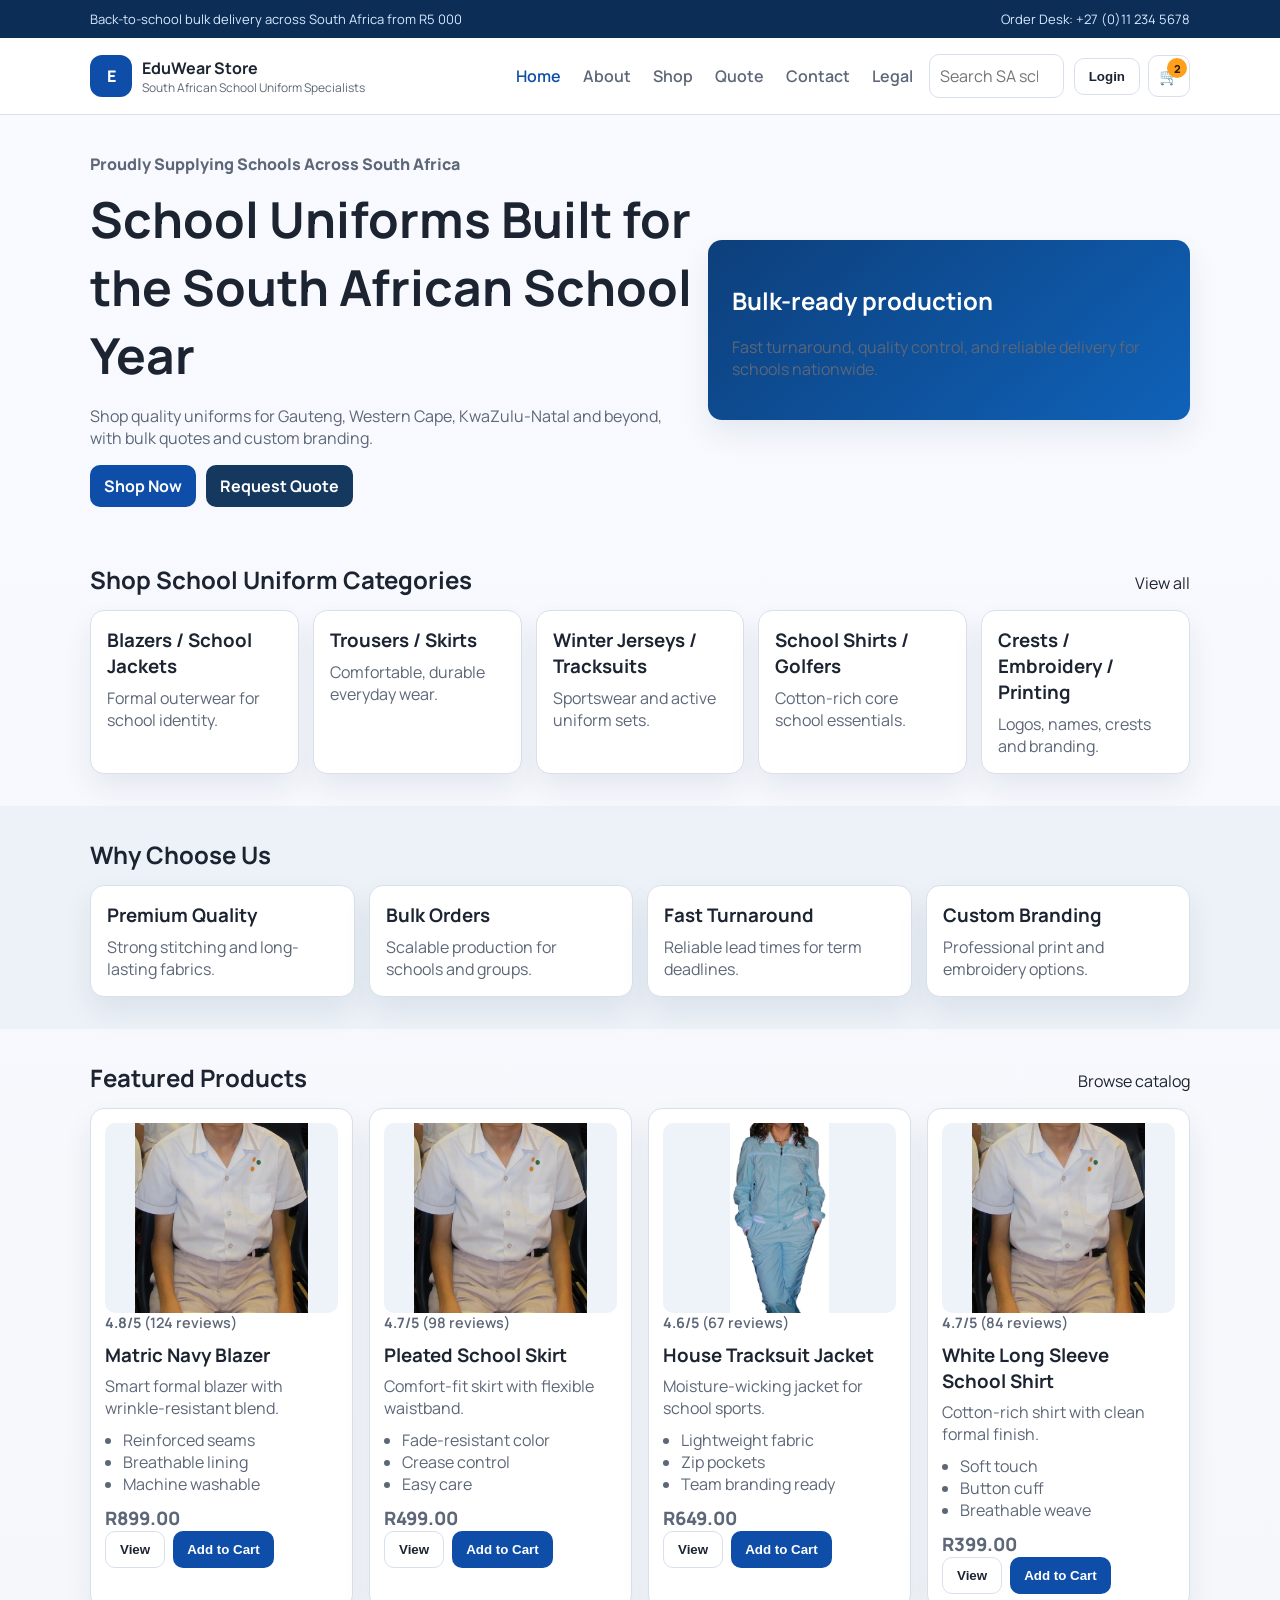
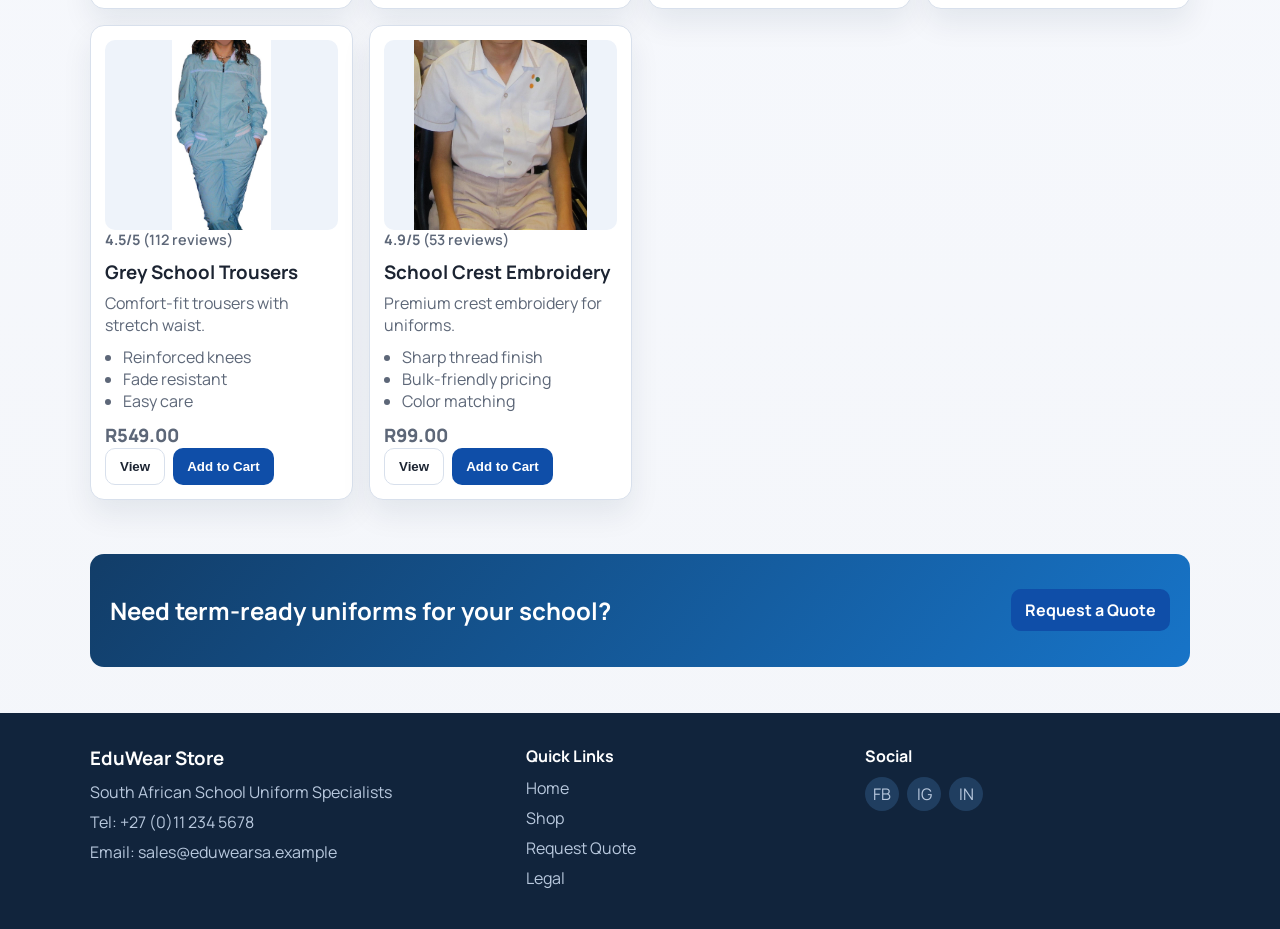
==== index.html @ 90af808d "Add files via upload" ====
<!DOCTYPE html>
<html lang="en">
<head>
  <meta charset="UTF-8">
  <meta name="viewport" content="width=device-width, initial-scale=1.0">
  <title>EduWear Store | School Uniform eCommerce</title>
  <link rel="preconnect" href="https://fonts.googleapis.com">
  <link rel="preconnect" href="https://fonts.gstatic.com" crossorigin>
  <link href="https://fonts.googleapis.com/css2?family=Manrope:wght@400;500;600;700;800&display=swap" rel="stylesheet">
  <link rel="stylesheet" href="styles.css">
</head>
<body>
  <div class="topbar"><div class="container topbar-wrap"><p>Back-to-school bulk delivery across South Africa from R5 000</p><p>Order Desk: +27 (0)11 234 5678</p></div></div>
  <header class="site-header">
    <div class="container nav-wrap">
      <a class="brand" href="index.html"><span class="brand-mark">E</span><div><strong>EduWear Store</strong><small>South African School Uniform Specialists</small></div></a>
      <button class="menu-toggle" aria-expanded="false" aria-controls="site-nav" aria-label="Toggle menu"><span></span><span></span><span></span></button>
      <nav id="site-nav" class="site-nav"><a class="active" href="index.html">Home</a><a href="about.html">About</a><a href="shop.html">Shop</a><a href="quote.html">Quote</a><a href="contact.html">Contact</a><a href="legal.html">Legal</a></nav>
      <div class="header-search"><input type="search" placeholder="Search SA school uniforms, crests, jerseys..."></div>
      <div class="nav-actions"><button class="btn btn-outline" type="button">Login</button><a class="cart-btn" href="#" aria-label="Cart with 2 items"><span>&#128722;</span><span class="badge">2</span></a></div>
    </div>
  </header>

  <main>
    <section class="hero">
      <div class="container hero-grid">
        <div>
          <p class="eyebrow">Proudly Supplying Schools Across South Africa</p>
          <h1>School Uniforms Built for the South African School Year</h1>
          <p>Shop quality uniforms for Gauteng, Western Cape, KwaZulu-Natal and beyond, with bulk quotes and custom branding.</p>
          <div class="hero-actions"><a class="btn btn-primary" href="shop.html">Shop Now</a><a class="btn btn-secondary" href="quote.html">Request Quote</a></div>
        </div>
        <div class="hero-panel"><h2>Bulk-ready production</h2><p>Fast turnaround, quality control, and reliable delivery for schools nationwide.</p></div>
      </div>
    </section>

    <section class="section">
      <div class="container">
        <div class="section-head"><h2>Shop School Uniform Categories</h2><a href="shop.html">View all</a></div>
        <div class="category-grid">
          <article class="category-tile"><h3>Blazers / School Jackets</h3><p>Formal outerwear for school identity.</p></article>
          <article class="category-tile"><h3>Trousers / Skirts</h3><p>Comfortable, durable everyday wear.</p></article>
          <article class="category-tile"><h3>Winter Jerseys / Tracksuits</h3><p>Sportswear and active uniform sets.</p></article>
          <article class="category-tile"><h3>School Shirts / Golfers</h3><p>Cotton-rich core school essentials.</p></article>
          <article class="category-tile"><h3>Crests / Embroidery / Printing</h3><p>Logos, names, crests and branding.</p></article>
        </div>
      </div>
    </section>

    <section class="section section-soft">
      <div class="container">
        <div class="section-head"><h2>Why Choose Us</h2></div>
        <div class="feature-grid">
          <article class="feature-card"><h3>Premium Quality</h3><p>Strong stitching and long-lasting fabrics.</p></article>
          <article class="feature-card"><h3>Bulk Orders</h3><p>Scalable production for schools and groups.</p></article>
          <article class="feature-card"><h3>Fast Turnaround</h3><p>Reliable lead times for term deadlines.</p></article>
          <article class="feature-card"><h3>Custom Branding</h3><p>Professional print and embroidery options.</p></article>
        </div>
      </div>
    </section>

    <section class="section">
      <div class="container">
        <div class="section-head"><h2>Featured Products</h2><a href="shop.html">Browse catalog</a></div>
        <div class="product-grid">
          <article class="product-card"><div class="product-image"><img src="assets/images/products/blazer.jpg" alt="Mock school blazer"></div><p class="rating">4.8/5 <span>(124 reviews)</span></p><h3>Matric Navy Blazer</h3><p>Smart formal blazer with wrinkle-resistant blend.</p><ul><li>Reinforced seams</li><li>Breathable lining</li><li>Machine washable</li></ul><p class="price">R899.00</p><div class="actions"><button class="btn btn-outline quick-view-btn" data-name="Matric Navy Blazer" data-price="R899.00" data-desc="Smart formal blazer with wrinkle-resistant blend.">View</button><button class="btn btn-primary">Add to Cart</button></div></article>
          <article class="product-card"><div class="product-image"><img src="assets/images/products/skirt.jpg" alt="Mock pleated skirt"></div><p class="rating">4.7/5 <span>(98 reviews)</span></p><h3>Pleated School Skirt</h3><p>Comfort-fit skirt with flexible waistband.</p><ul><li>Fade-resistant color</li><li>Crease control</li><li>Easy care</li></ul><p class="price">R499.00</p><div class="actions"><button class="btn btn-outline quick-view-btn" data-name="Pleated School Skirt" data-price="R499.00" data-desc="Comfort-fit skirt with flexible waistband.">View</button><button class="btn btn-primary">Add to Cart</button></div></article>
          <article class="product-card"><div class="product-image"><img src="assets/images/products/tracksuit.jpg" alt="Mock tracksuit"></div><p class="rating">4.6/5 <span>(67 reviews)</span></p><h3>House Tracksuit Jacket</h3><p>Moisture-wicking jacket for school sports.</p><ul><li>Lightweight fabric</li><li>Zip pockets</li><li>Team branding ready</li></ul><p class="price">R649.00</p><div class="actions"><button class="btn btn-outline quick-view-btn" data-name="House Tracksuit Jacket" data-price="R649.00" data-desc="Moisture-wicking jacket for school sports.">View</button><button class="btn btn-primary">Add to Cart</button></div></article>
          <article class="product-card"><div class="product-image"><img src="assets/images/products/shirt.jpg" alt="Mock formal shirt"></div><p class="rating">4.7/5 <span>(84 reviews)</span></p><h3>White Long Sleeve School Shirt</h3><p>Cotton-rich shirt with clean formal finish.</p><ul><li>Soft touch</li><li>Button cuff</li><li>Breathable weave</li></ul><p class="price">R399.00</p><div class="actions"><button class="btn btn-outline quick-view-btn" data-name="White Long Sleeve School Shirt" data-price="R399.00" data-desc="Cotton-rich shirt with clean formal finish.">View</button><button class="btn btn-primary">Add to Cart</button></div></article>
          <article class="product-card"><div class="product-image"><img src="assets/images/products/pants.jpg" alt="Mock school pants"></div><p class="rating">4.5/5 <span>(112 reviews)</span></p><h3>Grey School Trousers</h3><p>Comfort-fit trousers with stretch waist.</p><ul><li>Reinforced knees</li><li>Fade resistant</li><li>Easy care</li></ul><p class="price">R549.00</p><div class="actions"><button class="btn btn-outline quick-view-btn" data-name="Grey School Trousers" data-price="R549.00" data-desc="Comfort-fit trousers with stretch waist.">View</button><button class="btn btn-primary">Add to Cart</button></div></article>
          <article class="product-card"><div class="product-image"><img src="assets/images/products/embroidery.jpg" alt="Mock embroidery patch"></div><p class="rating">4.9/5 <span>(53 reviews)</span></p><h3>School Crest Embroidery</h3><p>Premium crest embroidery for uniforms.</p><ul><li>Sharp thread finish</li><li>Bulk-friendly pricing</li><li>Color matching</li></ul><p class="price">R99.00</p><div class="actions"><button class="btn btn-outline quick-view-btn" data-name="School Crest Embroidery" data-price="R99.00" data-desc="Premium crest embroidery for uniforms.">View</button><button class="btn btn-primary">Add to Cart</button></div></article>
        </div>
      </div>
    </section>

    <section class="promo-strip"><div class="container promo-wrap"><h2>Need term-ready uniforms for your school?</h2><a class="btn btn-primary" href="quote.html">Request a Quote</a></div></section>
  </main>

  <footer class="site-footer"><div class="container footer-grid"><div><h3>EduWear Store</h3><p>South African School Uniform Specialists</p><p>Tel: +27 (0)11 234 5678</p><p>Email: sales@eduwearsa.example</p></div><div><h4>Quick Links</h4><a href="index.html">Home</a><a href="shop.html">Shop</a><a href="quote.html">Request Quote</a><a href="legal.html">Legal</a></div><div><h4>Social</h4><div class="socials"><a href="#">FB</a><a href="#">IG</a><a href="#">IN</a></div></div></div></footer>

  <div id="quick-view-modal" class="modal" aria-hidden="true"><div class="modal-panel"><button class="modal-close" type="button" aria-label="Close quick view">&times;</button><h3 id="modal-name">Product name</h3><p id="modal-desc">Description</p><p id="modal-price" class="price">R0.00</p><button class="btn btn-primary" type="button">Add to Cart</button></div></div>
  <script src="main.js"></script>
</body>
</html>
---- styles.css ----
:root {
  --bg: #f4f6fa;
  --surface: #ffffff;
  --surface-soft: #edf2f8;
  --text: #1c2432;
  --muted: #5d6778;
  --brand: #0f4ea8;
  --brand-dark: #0b3b7d;
  --accent: #ff9f1a;
  --border: #d8e0ec;
  --shadow: 0 14px 30px rgba(15, 35, 70, 0.08);
  --radius: 14px;
}
* {
  box-sizing: border-box;
}

html, body {
  width: 100%;
  max-width: 100%;
  overflow-x: hidden;
}

img {
  max-width: 100%;
  height: auto;
  display: block;
}

body { margin: 0; font-family: "Manrope", system-ui, sans-serif; color: var(--text); background: linear-gradient(180deg, #f8faff 0%, var(--bg) 100%); }
a { color: inherit; text-decoration: none; }
.container { width: min(68.75rem, calc(100% - 2rem)); margin: 0 auto; }
.topbar { background: #0c2e56; color: #d8e8ff; font-size: 13px; }
.topbar-wrap { min-height: 38px; display: flex; gap: 12px; align-items: center; justify-content: space-between; flex-wrap: wrap; }
.topbar-wrap p { margin: 0; }
.site-header { position: sticky; top: 0; z-index: 50; background: rgba(255, 255, 255, 0.96); backdrop-filter: blur(8px); border-bottom: 1px solid var(--border); }
.nav-wrap { min-height: 76px; display: flex; align-items: center; justify-content: space-between; gap: 10px; flex-wrap: wrap; }
.nav-wrap > * { min-width: 0; }
.brand { display: inline-flex; align-items: center; gap: 10px; min-width: 0; flex: 1 1 auto; }
.brand > div { min-width: 0; }
.brand-mark { width: 42px; height: 42px; border-radius: 12px; display: grid; place-items: center; background: var(--brand); color: #fff; font-weight: 800; }
.brand small { display: block; color: var(--muted); font-size: 12px; }
.menu-toggle { width: 42px; height: 42px; border: 1px solid var(--border); border-radius: 8px; background: #fff; display: grid; place-items: center; gap: 3px; }
.menu-toggle span { display: block; width: 18px; height: 2px; background: var(--text); }
.site-nav { position: fixed; top: 76px; left: 0; right: 0; display: none; flex-direction: column; background: #fff; border-bottom: 1px solid var(--border); padding: 10px 4%; }
.site-nav.is-open { display: flex; }
.site-nav a { padding: 11px 6px; border-bottom: 1px solid #edf2f7; color: var(--muted); font-weight: 600; }
.site-nav a.active { color: var(--brand); }
.header-search { display: none; flex: 1; min-width: 0; max-width: none; }
.header-search input { flex: 1; min-width: 0; }
.nav-actions { display: inline-flex; align-items: center; gap: 8px; }
input, textarea, select { width: 100%; border: 1px solid var(--border); border-radius: 10px; padding: 10px; font: inherit; }
.btn { border: 0; border-radius: 10px; padding: 10px 14px; font-weight: 700; cursor: pointer; }
.btn-primary { background: var(--brand); color: #fff; }
.btn-primary:hover { background: var(--brand-dark); }
.btn-outline { border: 1px solid var(--border); background: #fff; color: var(--text); }
.btn-secondary { background: #15385f; color: #fff; }
.cart-btn { position: relative; width: 42px; height: 42px; border-radius: 10px; border: 1px solid var(--border); background: #fff; display: grid; place-items: center; }
.badge { position: absolute; top: 2px; right: 2px; min-width: 20px; height: 20px; border-radius: 999px; background: var(--accent); color: #291c03; font-size: 11px; font-weight: 800; display: grid; place-items: center; }
.section { padding: 32px 0; }
.section-soft { background: var(--surface-soft); }
.section-head { display: flex; align-items: baseline; justify-content: space-between; gap: 10px; }
.section-head h1, .section-head h2 { margin: 0 0 14px; }
.hero { padding: 38px 0 24px; }
.hero-grid { display: grid; gap: 16px; }
.hero h1 { margin: 10px 0; font-size: clamp(2rem, 5vw, 3.1rem); }
.eyebrow { margin: 0; color: var(--brand); font-weight: 800; }
.hero p { color: var(--muted); }
.hero-panel { background: linear-gradient(140deg, #0d3f7b, #0f62b9); color: #fff; padding: 24px; border-radius: var(--radius); box-shadow: var(--shadow); }
.hero-actions { display: flex; flex-wrap: wrap; gap: 10px; }
.category-grid, .feature-grid, .footer-grid, .checkout-grid { display: grid; gap: 14px; }
.product-grid { display: grid; grid-template-columns: repeat(auto-fit, minmax(220px, 1fr)); gap: 16px; }
.card, .category-tile, .product-card, .feature-card, .accordion-item { background: var(--surface); border: 1px solid var(--border); border-radius: var(--radius); box-shadow: var(--shadow); }
.category-tile, .feature-card, .card { padding: 16px; }
.category-tile h3, .feature-card h3 { margin: 0 0 8px; }
.category-tile p, .feature-card p, .product-card p { margin: 0; color: var(--muted); }
.product-card { padding: 14px; transition: transform 0.18s ease, box-shadow 0.18s ease; }
.product-card:hover { transform: translateY(-4px); box-shadow: 0 20px 32px rgba(13, 37, 75, 0.14); }
.product-image {
  height: 190px;
  border-radius: 10px;
  overflow: hidden;
  background: #eef3fa;
  display: flex;
  align-items: center;
  justify-content: center;
}
.product-image img {
  width: 100%;
  height: 100%;
  object-fit: contain;
  object-position: center;
  display: block;
}
.rating { margin-top: 10px; color: #e88a00; font-weight: 700; font-size: 0.9rem; }
.rating span { color: var(--muted); font-weight: 600; }
.product-card h3 { margin: 10px 0 7px; }
.product-card ul { margin: 10px 0; padding-left: 18px; color: var(--muted); }
.price { margin: 8px 0; color: var(--brand); font-size: 1.15rem; font-weight: 800; }
.actions { display: flex; gap: 8px; flex-wrap: wrap; }
.promo-strip { padding: 22px 0; }
.promo-wrap { background: linear-gradient(130deg, #123d68, #1774c8); color: #fff; border-radius: var(--radius); padding: 20px; display: flex; align-items: center; justify-content: space-between; gap: 12px; }
.shop-layout { display: flex; gap: 20px; }
.filters { flex: 0 0 280px; max-width: 280px; }
.products { flex: 1; min-width: 0; }
.filter-sidebar { padding: 14px; width: 100%; }
.filter-head { display: flex; align-items: center; justify-content: space-between; margin-bottom: 8px; }
.filter-head h2 { margin: 0; font-size: 1.05rem; }
.filter-group { border-top: 1px solid #e8eef7; padding: 10px 0; }
.filter-group summary { cursor: pointer; font-weight: 700; }
.filter-group label { display: flex; align-items: center; gap: 8px; margin: 8px 0; color: var(--muted); font-size: 14px; }
.filter-group input[type="checkbox"] { width: 15px; height: 15px; margin: 0; }
.catalog-controls { padding: 10px 12px; display: flex; align-items: center; justify-content: space-between; gap: 10px; flex-wrap: wrap; }
.catalog-controls p { margin: 0; }
.mobile-filter-btn { display: inline-flex; }
.sort-controls { display: flex; gap: 8px; flex-wrap: wrap; }
.sort-controls label { display: inline-flex; align-items: center; gap: 8px; font-size: 13px; color: var(--muted); }
.sort-controls select { width: auto; min-width: 150px; }
.chips { display: flex; gap: 8px; flex-wrap: wrap; }
.chip { border: 1px solid var(--border); border-radius: 999px; background: #fff; padding: 9px 12px; font-weight: 600; color: var(--muted); }
.chip.active { background: var(--brand); border-color: var(--brand); color: #fff; }
.breadcrumbs { display: flex; gap: 8px; align-items: center; margin-bottom: 10px; color: var(--muted); font-size: 13px; }
.form-grid { display: grid; gap: 12px; }
.form-grid label { display: grid; gap: 6px; font-weight: 600; }
.full { grid-column: 1 / -1; }
.accordion-trigger { width: 100%; border: 0; text-align: left; background: transparent; padding: 16px; cursor: pointer; font-weight: 800; }
.accordion-content { display: none; padding: 0 16px 16px; color: var(--muted); }
.accordion-item.open .accordion-content { display: block; }
.site-footer { margin-top: 24px; background: #11243c; color: #dbe7f7; padding: 32px 0; }
.site-footer h3, .site-footer h4 { margin: 0 0 10px; color: #fff; }
.site-footer p, .site-footer a { display: block; margin: 0 0 8px; color: #b8c8dd; }
.socials { display: flex; gap: 8px; }
.socials a { width: 34px; height: 34px; border-radius: 50%; background: #203e60; display: grid; place-items: center; }
.modal { position: fixed; inset: 0; display: none; align-items: center; justify-content: center; background: rgba(5, 16, 33, 0.56); z-index: 70; padding: 16px; }
.modal.show { display: flex; }
.modal-panel { width: min(520px, 100%); background: #fff; border: 1px solid var(--border); border-radius: var(--radius); padding: 18px; }
.modal-close { float: right; border: 0; background: transparent; font-size: 24px; cursor: pointer; }
.top-gap { margin-top: 16px; }

@media (max-width: 767px) {
  body {
    font-size: 15px;
  }

  .container { width: min(68.75rem, calc(100% - 1.5rem)); }

  .topbar-wrap {
    justify-content: center;
    text-align: center;
    min-height: 34px;
  }

  .topbar-wrap p:last-child {
    display: none;
  }

  .nav-wrap {
    min-height: 70px;
    gap: 8px;
  }

  .brand {
    min-width: 0;
  }

  .brand small {
    font-size: 11px;
  }

  .btn,
  .chip,
  input,
  select,
  textarea {
    min-height: 44px;
  }

  .section {
    padding: 24px 0;
  }

  .hero {
    padding: 26px 0 16px;
  }

  .hero h1 {
    font-size: clamp(1.55rem, 6vw, 2.2rem);
  }

  .hero-actions .btn {
    flex: 1 1 100%;
    text-align: center;
  }

  .promo-wrap {
    flex-direction: column;
    align-items: flex-start;
  }

  .promo-wrap .btn {
    width: 100%;
    text-align: center;
  }

  .site-nav {
    top: 70px;
    max-height: calc(100vh - 70px);
    overflow-y: auto;
    box-shadow: 0 12px 24px rgba(9, 27, 57, 0.16);
  }

  .product-image {
    height: 180px;
  }

  .actions {
    display: flex;
    flex-direction: column;
    width: 100%;
    gap: 8px;
  }

  .actions .btn {
    width: 100%;
    min-width: 0;
    min-height: 42px;
    text-align: center;
    display: inline-flex;
    align-items: center;
    justify-content: center;
    white-space: nowrap;
    font-size: 15px;
    line-height: 1;
  }

  .actions .btn-primary {
    color: #ffffff;
  }

  .chips {
    flex-wrap: nowrap;
    overflow-x: auto;
    padding-bottom: 4px;
    scrollbar-width: thin;
  }

  .chip {
    white-space: nowrap;
  }

  .shop-layout #shop-filters {
    display: none;
    max-width: 100%;
  }

  .shop-layout #shop-filters.is-open {
    display: block;
  }

  .catalog-controls {
    align-items: stretch;
  }

  .catalog-controls p {
    width: 100%;
  }

  .sort-controls {
    width: 100%;
  }

  .sort-controls label {
    width: 100%;
  }

  .sort-controls select {
    min-width: 0;
    width: 100%;
  }

  .site-footer {
    padding-bottom: 26px;
  }
}

@media (min-width: 768px) {
  .menu-toggle { display: none; }
  .site-nav { position: static; display: flex; flex-direction: row; border: 0; padding: 0; background: transparent; gap: 10px; min-width: 0; }
  .site-nav a { border: 0; padding: 8px 6px; }
  .nav-wrap { flex-wrap: nowrap; }
  .header-search { display: block; }
  .hero-grid { grid-template-columns: 1.25fr 1fr; align-items: center; }
  .category-grid { grid-template-columns: repeat(5, minmax(0, 1fr)); }
  .feature-grid { grid-template-columns: repeat(4, minmax(0, 1fr)); }
  .footer-grid { grid-template-columns: 1.3fr 1fr 1fr; }
  .mobile-filter-btn { display: none; }
  .shop-layout #shop-filters { display: block; }
  .filter-sidebar { position: sticky; top: 98px; }
  .form-grid.cols-2, .checkout-grid { grid-template-columns: repeat(2, minmax(0, 1fr)); }
}

@media (max-width: 900px) {
  .shop-layout {
    flex-direction: column;
  }

  .filters {
    width: 100%;
    max-width: 100%;
    flex: 1;
  }
}

@media (min-width: 901px) {
  .shop-layout {
    align-items: flex-start;
  }
}
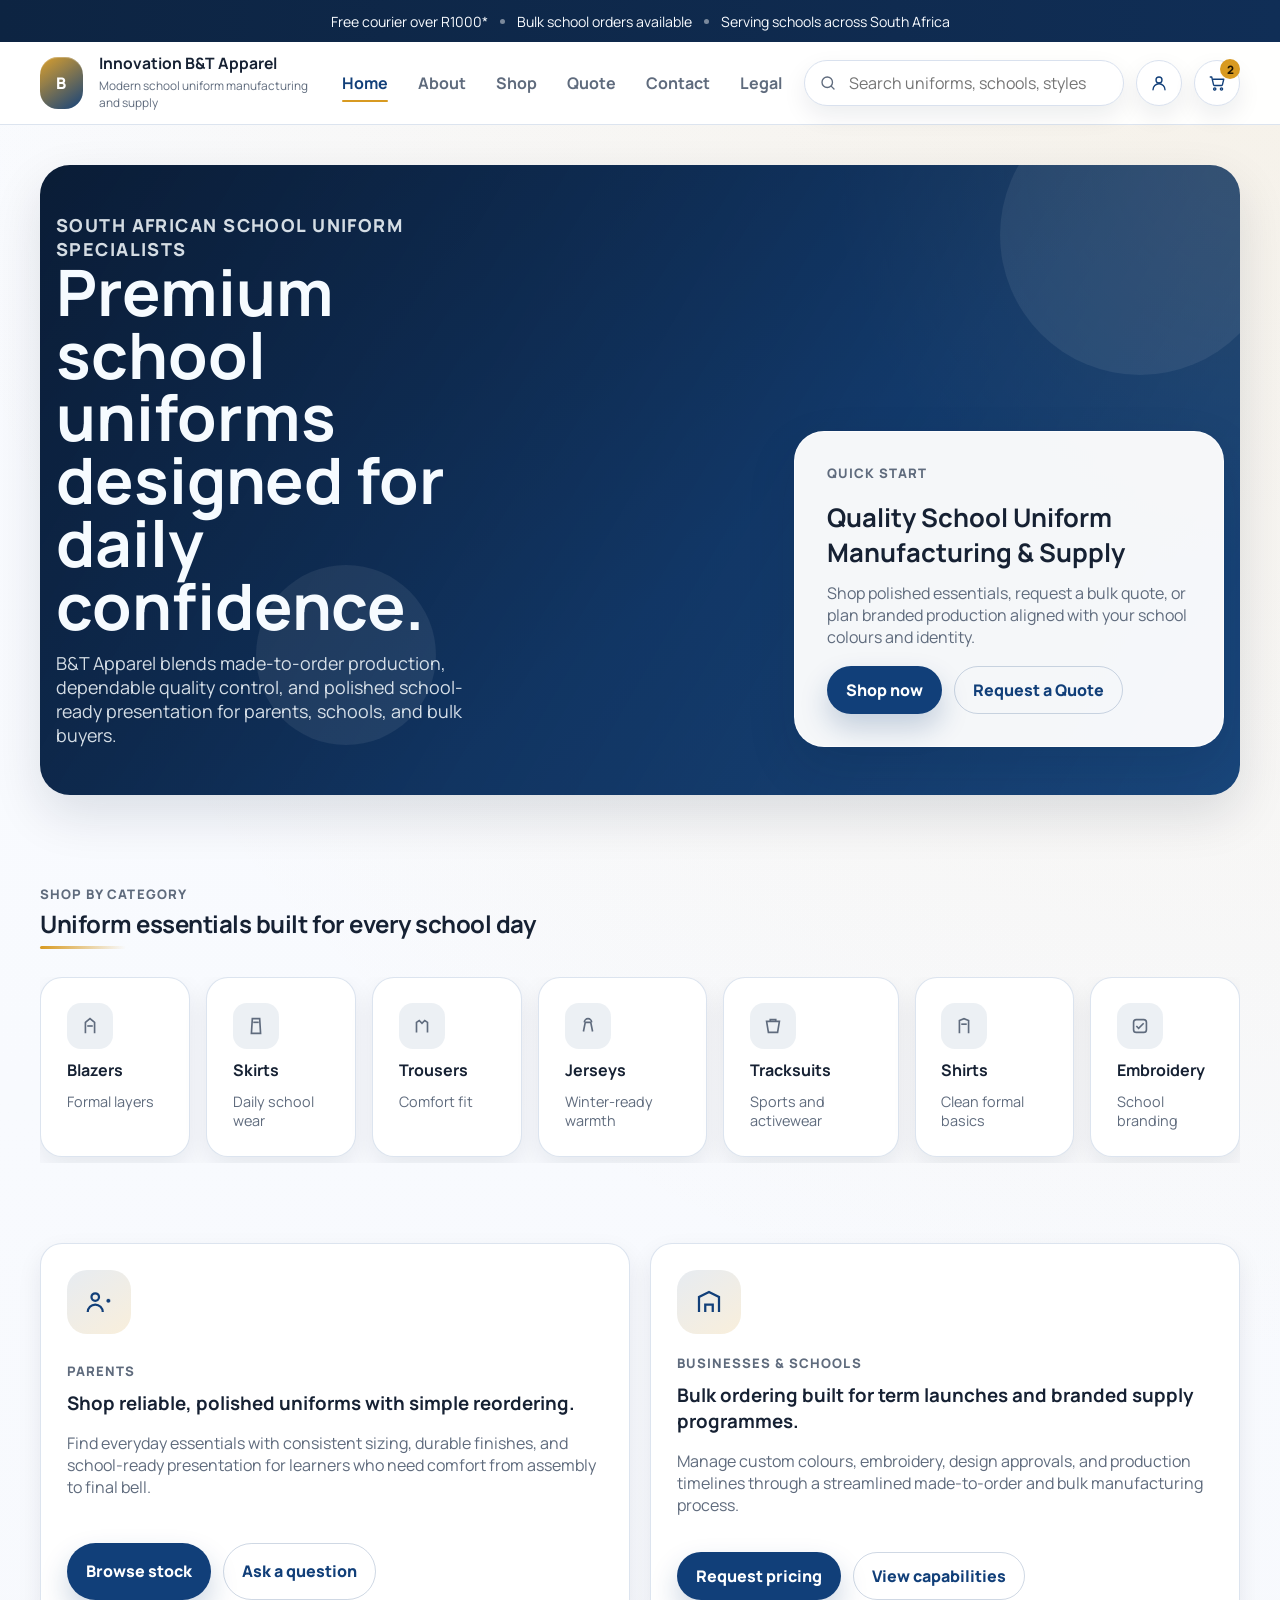
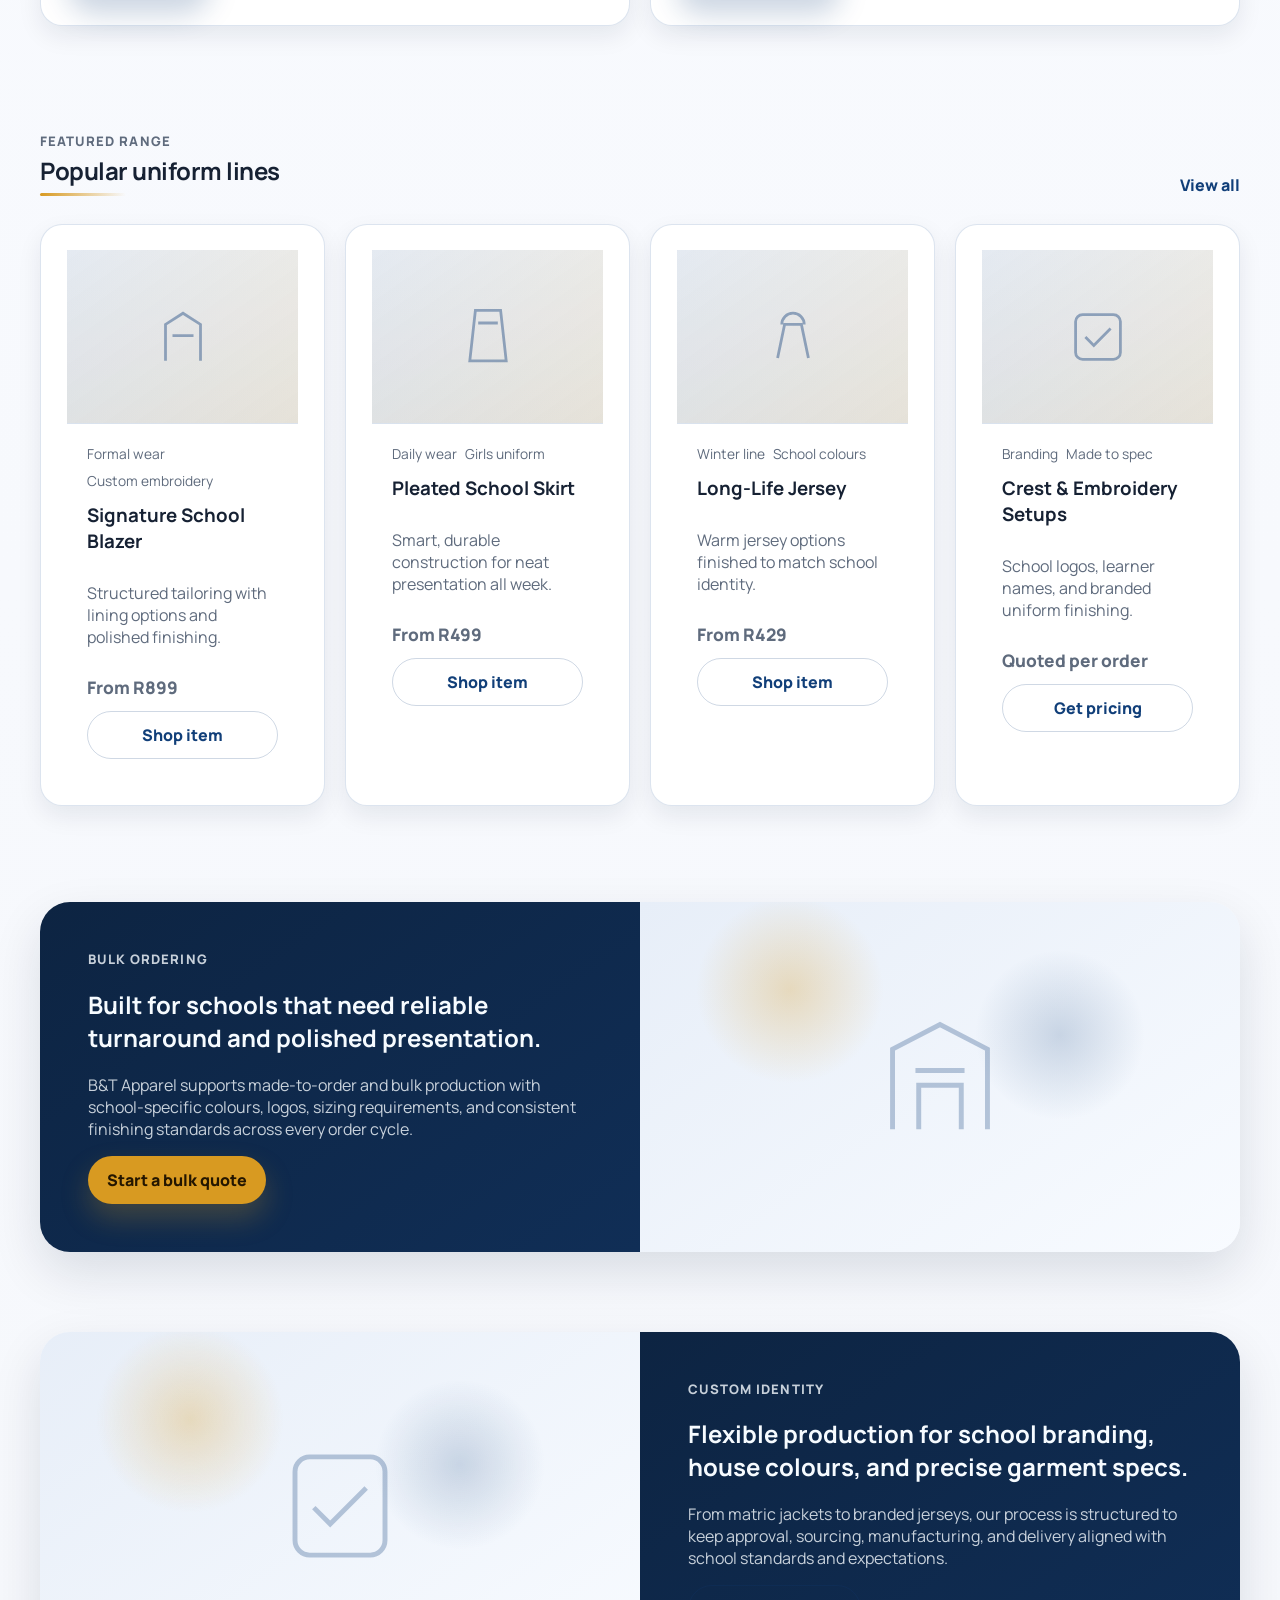
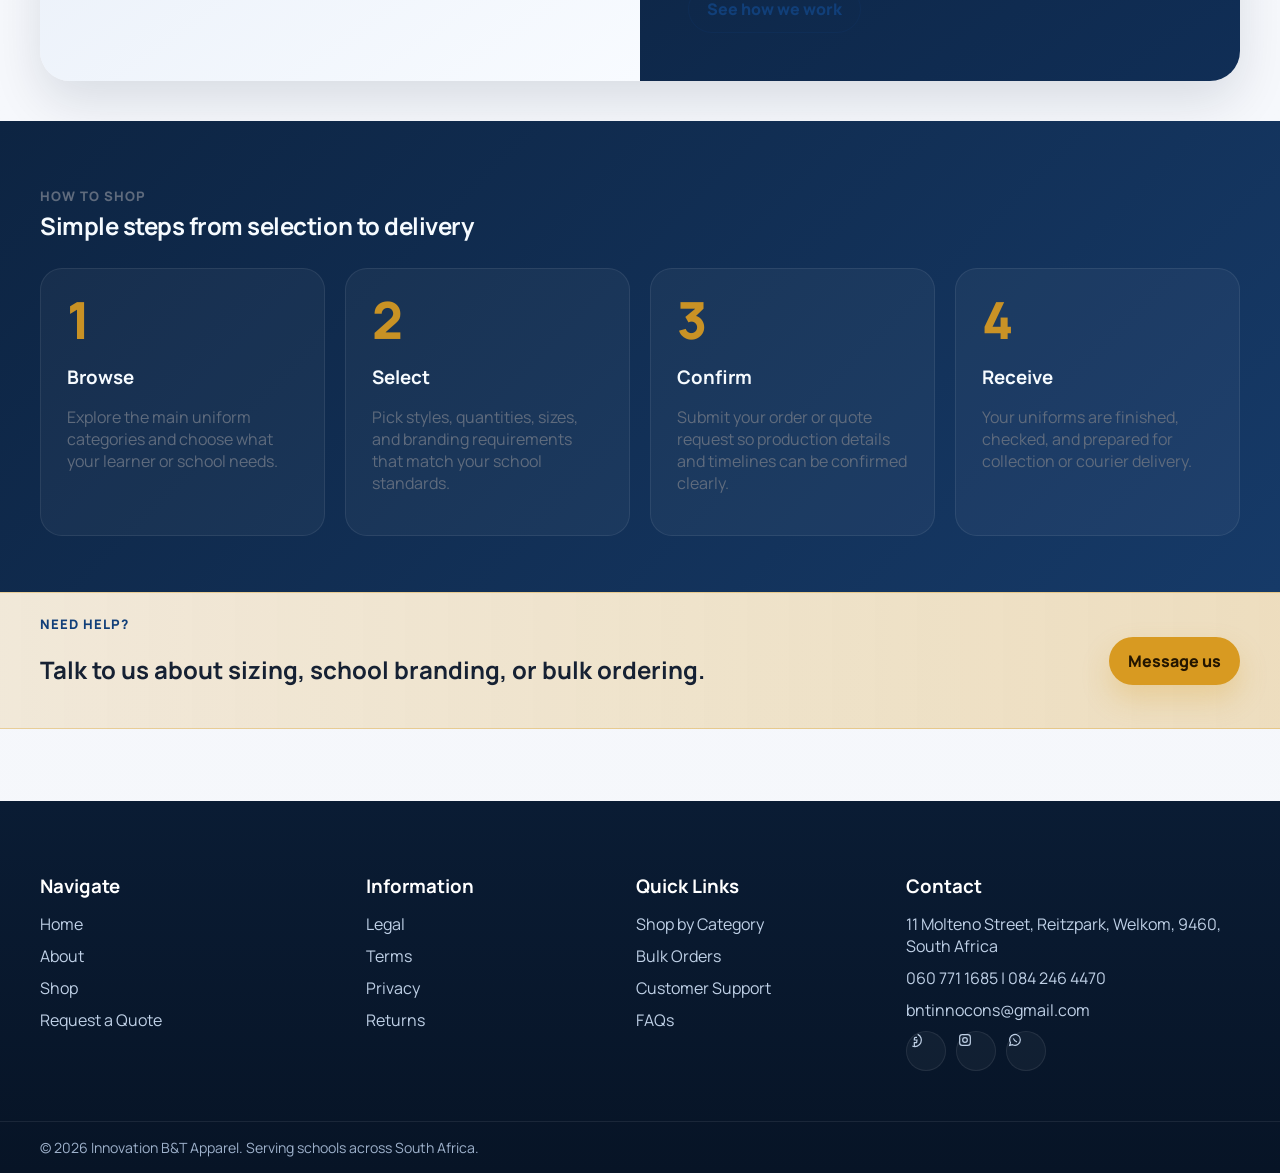
==== commit dbf704ad: "Add files via upload" ====
--- a/index.html
+++ b/index.html
@@ -3,85 +3,379 @@
 <head>
   <meta charset="UTF-8">
   <meta name="viewport" content="width=device-width, initial-scale=1.0">
-  <title>EduWear Store | School Uniform eCommerce</title>
+  <title>B&amp;T Apparel | Premium School Uniform Store</title>
   <link rel="preconnect" href="https://fonts.googleapis.com">
   <link rel="preconnect" href="https://fonts.gstatic.com" crossorigin>
   <link href="https://fonts.googleapis.com/css2?family=Manrope:wght@400;500;600;700;800&display=swap" rel="stylesheet">
   <link rel="stylesheet" href="styles.css">
 </head>
 <body>
-  <div class="topbar"><div class="container topbar-wrap"><p>Back-to-school bulk delivery across South Africa from R5 000</p><p>Order Desk: +27 (0)11 234 5678</p></div></div>
+  <div class="promo-bar">
+    <div class="container promo-inner">
+      <p>Free courier over R1000*</p>
+      <span class="promo-divider" aria-hidden="true"></span>
+      <p>Bulk school orders available</p>
+      <span class="promo-divider" aria-hidden="true"></span>
+      <p>Serving schools across South Africa</p>
+    </div>
+  </div>
+
   <header class="site-header">
-    <div class="container nav-wrap">
-      <a class="brand" href="index.html"><span class="brand-mark">E</span><div><strong>EduWear Store</strong><small>South African School Uniform Specialists</small></div></a>
-      <button class="menu-toggle" aria-expanded="false" aria-controls="site-nav" aria-label="Toggle menu"><span></span><span></span><span></span></button>
-      <nav id="site-nav" class="site-nav"><a class="active" href="index.html">Home</a><a href="about.html">About</a><a href="shop.html">Shop</a><a href="quote.html">Quote</a><a href="contact.html">Contact</a><a href="legal.html">Legal</a></nav>
-      <div class="header-search"><input type="search" placeholder="Search SA school uniforms, crests, jerseys..."></div>
-      <div class="nav-actions"><button class="btn btn-outline" type="button">Login</button><a class="cart-btn" href="#" aria-label="Cart with 2 items"><span>&#128722;</span><span class="badge">2</span></a></div>
+    <div class="container header-shell">
+      <a class="brand" href="index.html" aria-label="B and T Apparel home">
+        <span class="brand-mark">B</span>
+        <span class="brand-copy">
+          <strong>Innovation B&amp;T Apparel</strong>
+          <small>Modern school uniform manufacturing and supply</small>
+        </span>
+      </a>
+
+      <nav class="nav-links" aria-label="Primary">
+        <a class="active" href="index.html">Home</a>
+        <a href="about.html">About</a>
+        <a href="shop.html">Shop</a>
+        <a href="quote.html">Quote</a>
+        <a href="contact.html">Contact</a>
+        <a href="legal.html">Legal</a>
+      </nav>
+
+      <div class="header-tools">
+        <label class="search-shell" aria-label="Search">
+          <svg viewBox="0 0 24 24" fill="none" stroke="currentColor" stroke-width="1.8" stroke-linecap="round" stroke-linejoin="round" aria-hidden="true"><circle cx="11" cy="11" r="7"></circle><path d="m20 20-3.5-3.5"></path></svg>
+          <input type="search" placeholder="Search uniforms, schools, styles">
+        </label>
+        <button class="icon-btn" type="button" aria-label="Account">
+          <svg viewBox="0 0 24 24" fill="none" stroke="currentColor" stroke-width="1.8" stroke-linecap="round" stroke-linejoin="round" aria-hidden="true"><path d="M20 21a8 8 0 0 0-16 0"></path><circle cx="12" cy="8" r="4"></circle></svg>
+        </button>
+        <a class="icon-btn cart-btn" href="#" aria-label="Cart">
+          <svg viewBox="0 0 24 24" fill="none" stroke="currentColor" stroke-width="1.8" stroke-linecap="round" stroke-linejoin="round" aria-hidden="true"><circle cx="9" cy="20" r="1.5"></circle><circle cx="18" cy="20" r="1.5"></circle><path d="M3 4h2l2.4 10.5a1 1 0 0 0 1 .8h9.8a1 1 0 0 0 1-.8L21 7H7"></path></svg>
+          <span class="badge">2</span>
+        </a>
+      </div>
+
+      <div class="mobile-actions">
+        <a class="icon-btn cart-btn" href="#" aria-label="Cart">
+          <svg viewBox="0 0 24 24" fill="none" stroke="currentColor" stroke-width="1.8" stroke-linecap="round" stroke-linejoin="round" aria-hidden="true"><circle cx="9" cy="20" r="1.5"></circle><circle cx="18" cy="20" r="1.5"></circle><path d="M3 4h2l2.4 10.5a1 1 0 0 0 1 .8h9.8a1 1 0 0 0 1-.8L21 7H7"></path></svg>
+          <span class="badge">2</span>
+        </a>
+        <button class="menu-toggle" type="button" aria-label="Open menu" aria-expanded="false" data-menu-toggle>
+          <span></span><span></span><span></span>
+        </button>
+      </div>
     </div>
   </header>
 
+  <aside class="drawer" data-mobile-drawer>
+    <div class="drawer-backdrop" data-drawer-backdrop></div>
+    <div class="drawer-panel">
+      <div class="drawer-top">
+        <div class="brand-copy">
+          <strong>Innovation B&amp;T Apparel</strong>
+          <small>School uniform eCommerce</small>
+        </div>
+        <button class="drawer-close" type="button" aria-label="Close menu" data-drawer-close>&times;</button>
+      </div>
+      <label class="drawer-search" aria-label="Search">
+        <svg viewBox="0 0 24 24" fill="none" stroke="currentColor" stroke-width="1.8" stroke-linecap="round" stroke-linejoin="round" aria-hidden="true"><circle cx="11" cy="11" r="7"></circle><path d="m20 20-3.5-3.5"></path></svg>
+        <input type="search" placeholder="Search uniforms">
+      </label>
+      <nav class="drawer-nav" aria-label="Mobile navigation">
+        <a href="index.html" data-drawer-link>Home</a>
+        <a href="about.html" data-drawer-link>About</a>
+        <a href="shop.html" data-drawer-link>Shop</a>
+        <a href="quote.html" data-drawer-link>Quote</a>
+        <a href="contact.html" data-drawer-link>Contact</a>
+        <a href="legal.html" data-drawer-link>Legal</a>
+      </nav>
+    </div>
+  </aside>
+
   <main>
-    <section class="hero">
-      <div class="container hero-grid">
+    <section class="section-tight">
+      <div class="container">
+        <div class="hero-shell">
+          <div class="container">
+            <div class="hero-layout">
+              <div class="hero-copy">
+                <p class="section-label">South African School Uniform Specialists</p>
+                <h1>Premium school uniforms designed for daily confidence.</h1>
+                <p>B&amp;T Apparel blends made-to-order production, dependable quality control, and polished school-ready presentation for parents, schools, and bulk buyers.</p>
+              </div>
+              <div class="hero-card">
+                <p class="section-label">Quick Start</p>
+                <h2>Quality School Uniform Manufacturing &amp; Supply</h2>
+                <p>Shop polished essentials, request a bulk quote, or plan branded production aligned with your school colours and identity.</p>
+                <div class="btn-row">
+                  <a class="btn btn-primary" href="shop.html">Shop now</a>
+                  <a class="btn btn-secondary" href="quote.html">Request a Quote</a>
+                </div>
+              </div>
+            </div>
+          </div>
+        </div>
+      </div>
+    </section>
+
+    <section class="section-tight">
+      <div class="container">
+        <div class="section-head">
+          <div class="title-stack">
+            <p class="section-label">Shop by Category</p>
+            <h2>Uniform essentials built for every school day</h2>
+            <div class="title-rule"></div>
+          </div>
+        </div>
+        <div class="chip-row" aria-label="Category strip">
+          <article class="category-tile">
+            <span class="icon-wrap"><svg viewBox="0 0 24 24" fill="none" stroke="currentColor" stroke-width="1.8"><path d="M7 20V8l5-4 5 4v12"></path><path d="M9 12h6"></path></svg></span>
+            <strong>Blazers</strong>
+            <span>Formal layers</span>
+          </article>
+          <article class="category-tile">
+            <span class="icon-wrap"><svg viewBox="0 0 24 24" fill="none" stroke="currentColor" stroke-width="1.8"><path d="M8 4h8l1 16H7L8 4Z"></path><path d="M9 8h6"></path></svg></span>
+            <strong>Skirts</strong>
+            <span>Daily school wear</span>
+          </article>
+          <article class="category-tile">
+            <span class="icon-wrap"><svg viewBox="0 0 24 24" fill="none" stroke="currentColor" stroke-width="1.8"><path d="M6 19V8l3-2 3 3 3-3 3 2v11"></path></svg></span>
+            <strong>Trousers</strong>
+            <span>Comfort fit</span>
+          </article>
+          <article class="category-tile">
+            <span class="icon-wrap"><svg viewBox="0 0 24 24" fill="none" stroke="currentColor" stroke-width="1.8"><path d="m7 18 2-10h6l2 10"></path><path d="M8 8c0-2.2 1.8-4 4-4s4 1.8 4 4"></path></svg></span>
+            <strong>Jerseys</strong>
+            <span>Winter-ready warmth</span>
+          </article>
+          <article class="category-tile">
+            <span class="icon-wrap"><svg viewBox="0 0 24 24" fill="none" stroke="currentColor" stroke-width="1.8"><path d="M5 7h14l-2 12H7L5 7Z"></path><path d="M9 7V5h6v2"></path></svg></span>
+            <strong>Tracksuits</strong>
+            <span>Sports and activewear</span>
+          </article>
+          <article class="category-tile">
+            <span class="icon-wrap"><svg viewBox="0 0 24 24" fill="none" stroke="currentColor" stroke-width="1.8"><path d="M7 20V6l5-2 5 2v14"></path><path d="M9 10h6"></path></svg></span>
+            <strong>Shirts</strong>
+            <span>Clean formal basics</span>
+          </article>
+          <article class="category-tile">
+            <span class="icon-wrap"><svg viewBox="0 0 24 24" fill="none" stroke="currentColor" stroke-width="1.8"><rect x="5" y="5" width="14" height="14" rx="3"></rect><path d="m8 12 2.5 2.5L16 9"></path></svg></span>
+            <strong>Embroidery</strong>
+            <span>School branding</span>
+          </article>
+        </div>
+      </div>
+    </section>
+
+    <section class="section-tight">
+      <div class="container audience-grid">
+        <article class="card audience-card">
+          <span class="audience-hero"><svg viewBox="0 0 24 24" fill="none" stroke="currentColor" stroke-width="1.8"><circle cx="9" cy="8" r="3"></circle><path d="M3 20a6 6 0 0 1 12 0"></path><path d="M18 11h3"></path><path d="M19.5 9.5v3"></path></svg></span>
+          <div>
+            <p class="section-label">Parents</p>
+            <h3>Shop reliable, polished uniforms with simple reordering.</h3>
+            <p>Find everyday essentials with consistent sizing, durable finishes, and school-ready presentation for learners who need comfort from assembly to final bell.</p>
+          </div>
+          <div class="btn-row">
+            <a class="btn btn-primary" href="shop.html">Browse stock</a>
+            <a class="btn btn-secondary" href="contact.html">Ask a question</a>
+          </div>
+        </article>
+
+        <article class="card audience-card">
+          <span class="audience-hero"><svg viewBox="0 0 24 24" fill="none" stroke="currentColor" stroke-width="1.8"><path d="M4 20V8l8-4 8 4v12"></path><path d="M9 20v-6h6v6"></path></svg></span>
+          <div>
+            <p class="section-label">Businesses &amp; Schools</p>
+            <h3>Bulk ordering built for term launches and branded supply programmes.</h3>
+            <p>Manage custom colours, embroidery, design approvals, and production timelines through a streamlined made-to-order and bulk manufacturing process.</p>
+          </div>
+          <div class="btn-row">
+            <a class="btn btn-primary" href="quote.html">Request pricing</a>
+            <a class="btn btn-secondary" href="about.html">View capabilities</a>
+          </div>
+        </article>
+      </div>
+    </section>
+
+    <section class="section">
+      <div class="container">
+        <div class="section-head">
+          <div class="title-stack">
+            <p class="section-label">Featured Range</p>
+            <h2>Popular uniform lines</h2>
+            <div class="title-rule"></div>
+          </div>
+          <a class="section-link" href="shop.html">View all</a>
+        </div>
+
+        <div class="product-grid">
+          <article class="card product-card">
+            <div class="product-media"><svg viewBox="0 0 120 120" fill="none" stroke="currentColor" stroke-width="4"><path d="M35 94V42l25-16 25 16v52"></path><path d="M45 58h30"></path></svg></div>
+            <div class="product-body">
+              <div class="product-meta"><span>Formal wear</span><span>Custom embroidery</span></div>
+              <h3>Signature School Blazer</h3>
+              <p>Structured tailoring with lining options and polished finishing.</p>
+              <p class="price">From R899</p>
+              <a class="btn btn-secondary" href="shop.html">Shop item</a>
+            </div>
+          </article>
+
+          <article class="card product-card">
+            <div class="product-media"><svg viewBox="0 0 120 120" fill="none" stroke="currentColor" stroke-width="4"><path d="M42 22h36l8 72H34l8-72Z"></path><path d="M46 40h28"></path></svg></div>
+            <div class="product-body">
+              <div class="product-meta"><span>Daily wear</span><span>Girls uniform</span></div>
+              <h3>Pleated School Skirt</h3>
+              <p>Smart, durable construction for neat presentation all week.</p>
+              <p class="price">From R499</p>
+              <a class="btn btn-secondary" href="shop.html">Shop item</a>
+            </div>
+          </article>
+
+          <article class="card product-card">
+            <div class="product-media"><svg viewBox="0 0 120 120" fill="none" stroke="currentColor" stroke-width="4"><path d="m38 90 10-48h24l10 48"></path><path d="M44 42c0-9 7-16 16-16s16 7 16 16"></path></svg></div>
+            <div class="product-body">
+              <div class="product-meta"><span>Winter line</span><span>School colours</span></div>
+              <h3>Long-Life Jersey</h3>
+              <p>Warm jersey options finished to match school identity.</p>
+              <p class="price">From R429</p>
+              <a class="btn btn-secondary" href="shop.html">Shop item</a>
+            </div>
+          </article>
+
+          <article class="card product-card">
+            <div class="product-media"><svg viewBox="0 0 120 120" fill="none" stroke="currentColor" stroke-width="4"><rect x="28" y="28" width="64" height="64" rx="10"></rect><path d="m42 60 12 12 24-24"></path></svg></div>
+            <div class="product-body">
+              <div class="product-meta"><span>Branding</span><span>Made to spec</span></div>
+              <h3>Crest &amp; Embroidery Setups</h3>
+              <p>School logos, learner names, and branded uniform finishing.</p>
+              <p class="price">Quoted per order</p>
+              <a class="btn btn-secondary" href="quote.html">Get pricing</a>
+            </div>
+          </article>
+        </div>
+      </div>
+    </section>
+
+    <section class="section-tight">
+      <div class="container">
+        <div class="split-section">
+          <div class="split-copy">
+            <p class="section-label">Bulk Ordering</p>
+            <h2>Built for schools that need reliable turnaround and polished presentation.</h2>
+            <p>B&amp;T Apparel supports made-to-order and bulk production with school-specific colours, logos, sizing requirements, and consistent finishing standards across every order cycle.</p>
+            <div class="btn-row">
+              <a class="btn btn-accent" href="quote.html">Start a bulk quote</a>
+            </div>
+          </div>
+          <div class="split-media" aria-hidden="true">
+            <svg viewBox="0 0 220 220" fill="none" stroke="currentColor" stroke-width="6"><path d="M52 174V76l58-30 58 30v98"></path><path d="M84 174v-54h52v54"></path><path d="M80 102h60"></path></svg>
+          </div>
+        </div>
+      </div>
+    </section>
+
+    <section class="section-tight">
+      <div class="container">
+        <div class="split-section reverse">
+          <div class="split-copy">
+            <p class="section-label">Custom Identity</p>
+            <h2>Flexible production for school branding, house colours, and precise garment specs.</h2>
+            <p>From matric jackets to branded jerseys, our process is structured to keep approval, sourcing, manufacturing, and delivery aligned with school standards and expectations.</p>
+            <div class="btn-row">
+              <a class="btn btn-secondary" href="about.html">See how we work</a>
+            </div>
+          </div>
+          <div class="split-media" aria-hidden="true">
+            <svg viewBox="0 0 220 220" fill="none" stroke="currentColor" stroke-width="6"><rect x="55" y="50" width="110" height="120" rx="18"></rect><path d="m78 112 20 20 44-44"></path></svg>
+          </div>
+        </div>
+      </div>
+    </section>
+
+    <section class="section steps-band">
+      <div class="container">
+        <div class="section-head">
+          <div class="title-stack">
+            <p class="section-label">How to Shop</p>
+            <h2>Simple steps from selection to delivery</h2>
+          </div>
+        </div>
+        <div class="steps-grid">
+          <article class="step-card">
+            <div class="step-number">1</div>
+            <h3>Browse</h3>
+            <p>Explore the main uniform categories and choose what your learner or school needs.</p>
+          </article>
+          <article class="step-card">
+            <div class="step-number">2</div>
+            <h3>Select</h3>
+            <p>Pick styles, quantities, sizes, and branding requirements that match your school standards.</p>
+          </article>
+          <article class="step-card">
+            <div class="step-number">3</div>
+            <h3>Confirm</h3>
+            <p>Submit your order or quote request so production details and timelines can be confirmed clearly.</p>
+          </article>
+          <article class="step-card">
+            <div class="step-number">4</div>
+            <h3>Receive</h3>
+            <p>Your uniforms are finished, checked, and prepared for collection or courier delivery.</p>
+          </article>
+        </div>
+      </div>
+    </section>
+
+    <section class="help-band">
+      <div class="container help-wrap">
         <div>
-          <p class="eyebrow">Proudly Supplying Schools Across South Africa</p>
-          <h1>School Uniforms Built for the South African School Year</h1>
-          <p>Shop quality uniforms for Gauteng, Western Cape, KwaZulu-Natal and beyond, with bulk quotes and custom branding.</p>
-          <div class="hero-actions"><a class="btn btn-primary" href="shop.html">Shop Now</a><a class="btn btn-secondary" href="quote.html">Request Quote</a></div>
-        </div>
-        <div class="hero-panel"><h2>Bulk-ready production</h2><p>Fast turnaround, quality control, and reliable delivery for schools nationwide.</p></div>
-      </div>
-    </section>
-
-    <section class="section">
-      <div class="container">
-        <div class="section-head"><h2>Shop School Uniform Categories</h2><a href="shop.html">View all</a></div>
-        <div class="category-grid">
-          <article class="category-tile"><h3>Blazers / School Jackets</h3><p>Formal outerwear for school identity.</p></article>
-          <article class="category-tile"><h3>Trousers / Skirts</h3><p>Comfortable, durable everyday wear.</p></article>
-          <article class="category-tile"><h3>Winter Jerseys / Tracksuits</h3><p>Sportswear and active uniform sets.</p></article>
-          <article class="category-tile"><h3>School Shirts / Golfers</h3><p>Cotton-rich core school essentials.</p></article>
-          <article class="category-tile"><h3>Crests / Embroidery / Printing</h3><p>Logos, names, crests and branding.</p></article>
-        </div>
-      </div>
-    </section>
-
-    <section class="section section-soft">
-      <div class="container">
-        <div class="section-head"><h2>Why Choose Us</h2></div>
-        <div class="feature-grid">
-          <article class="feature-card"><h3>Premium Quality</h3><p>Strong stitching and long-lasting fabrics.</p></article>
-          <article class="feature-card"><h3>Bulk Orders</h3><p>Scalable production for schools and groups.</p></article>
-          <article class="feature-card"><h3>Fast Turnaround</h3><p>Reliable lead times for term deadlines.</p></article>
-          <article class="feature-card"><h3>Custom Branding</h3><p>Professional print and embroidery options.</p></article>
-        </div>
-      </div>
-    </section>
-
-    <section class="section">
-      <div class="container">
-        <div class="section-head"><h2>Featured Products</h2><a href="shop.html">Browse catalog</a></div>
-        <div class="product-grid">
-          <article class="product-card"><div class="product-image"><img src="assets/images/products/blazer.jpg" alt="Mock school blazer"></div><p class="rating">4.8/5 <span>(124 reviews)</span></p><h3>Matric Navy Blazer</h3><p>Smart formal blazer with wrinkle-resistant blend.</p><ul><li>Reinforced seams</li><li>Breathable lining</li><li>Machine washable</li></ul><p class="price">R899.00</p><div class="actions"><button class="btn btn-outline quick-view-btn" data-name="Matric Navy Blazer" data-price="R899.00" data-desc="Smart formal blazer with wrinkle-resistant blend.">View</button><button class="btn btn-primary">Add to Cart</button></div></article>
-          <article class="product-card"><div class="product-image"><img src="assets/images/products/skirt.jpg" alt="Mock pleated skirt"></div><p class="rating">4.7/5 <span>(98 reviews)</span></p><h3>Pleated School Skirt</h3><p>Comfort-fit skirt with flexible waistband.</p><ul><li>Fade-resistant color</li><li>Crease control</li><li>Easy care</li></ul><p class="price">R499.00</p><div class="actions"><button class="btn btn-outline quick-view-btn" data-name="Pleated School Skirt" data-price="R499.00" data-desc="Comfort-fit skirt with flexible waistband.">View</button><button class="btn btn-primary">Add to Cart</button></div></article>
-          <article class="product-card"><div class="product-image"><img src="assets/images/products/tracksuit.jpg" alt="Mock tracksuit"></div><p class="rating">4.6/5 <span>(67 reviews)</span></p><h3>House Tracksuit Jacket</h3><p>Moisture-wicking jacket for school sports.</p><ul><li>Lightweight fabric</li><li>Zip pockets</li><li>Team branding ready</li></ul><p class="price">R649.00</p><div class="actions"><button class="btn btn-outline quick-view-btn" data-name="House Tracksuit Jacket" data-price="R649.00" data-desc="Moisture-wicking jacket for school sports.">View</button><button class="btn btn-primary">Add to Cart</button></div></article>
-          <article class="product-card"><div class="product-image"><img src="assets/images/products/shirt.jpg" alt="Mock formal shirt"></div><p class="rating">4.7/5 <span>(84 reviews)</span></p><h3>White Long Sleeve School Shirt</h3><p>Cotton-rich shirt with clean formal finish.</p><ul><li>Soft touch</li><li>Button cuff</li><li>Breathable weave</li></ul><p class="price">R399.00</p><div class="actions"><button class="btn btn-outline quick-view-btn" data-name="White Long Sleeve School Shirt" data-price="R399.00" data-desc="Cotton-rich shirt with clean formal finish.">View</button><button class="btn btn-primary">Add to Cart</button></div></article>
-          <article class="product-card"><div class="product-image"><img src="assets/images/products/pants.jpg" alt="Mock school pants"></div><p class="rating">4.5/5 <span>(112 reviews)</span></p><h3>Grey School Trousers</h3><p>Comfort-fit trousers with stretch waist.</p><ul><li>Reinforced knees</li><li>Fade resistant</li><li>Easy care</li></ul><p class="price">R549.00</p><div class="actions"><button class="btn btn-outline quick-view-btn" data-name="Grey School Trousers" data-price="R549.00" data-desc="Comfort-fit trousers with stretch waist.">View</button><button class="btn btn-primary">Add to Cart</button></div></article>
-          <article class="product-card"><div class="product-image"><img src="assets/images/products/embroidery.jpg" alt="Mock embroidery patch"></div><p class="rating">4.9/5 <span>(53 reviews)</span></p><h3>School Crest Embroidery</h3><p>Premium crest embroidery for uniforms.</p><ul><li>Sharp thread finish</li><li>Bulk-friendly pricing</li><li>Color matching</li></ul><p class="price">R99.00</p><div class="actions"><button class="btn btn-outline quick-view-btn" data-name="School Crest Embroidery" data-price="R99.00" data-desc="Premium crest embroidery for uniforms.">View</button><button class="btn btn-primary">Add to Cart</button></div></article>
-        </div>
-      </div>
-    </section>
-
-    <section class="promo-strip"><div class="container promo-wrap"><h2>Need term-ready uniforms for your school?</h2><a class="btn btn-primary" href="quote.html">Request a Quote</a></div></section>
+          <p class="section-label">Need help?</p>
+          <h2>Talk to us about sizing, school branding, or bulk ordering.</h2>
+        </div>
+        <a class="btn btn-accent" href="contact.html">Message us</a>
+      </div>
+    </section>
   </main>
 
-  <footer class="site-footer"><div class="container footer-grid"><div><h3>EduWear Store</h3><p>South African School Uniform Specialists</p><p>Tel: +27 (0)11 234 5678</p><p>Email: sales@eduwearsa.example</p></div><div><h4>Quick Links</h4><a href="index.html">Home</a><a href="shop.html">Shop</a><a href="quote.html">Request Quote</a><a href="legal.html">Legal</a></div><div><h4>Social</h4><div class="socials"><a href="#">FB</a><a href="#">IG</a><a href="#">IN</a></div></div></div></footer>
-
-  <div id="quick-view-modal" class="modal" aria-hidden="true"><div class="modal-panel"><button class="modal-close" type="button" aria-label="Close quick view">&times;</button><h3 id="modal-name">Product name</h3><p id="modal-desc">Description</p><p id="modal-price" class="price">R0.00</p><button class="btn btn-primary" type="button">Add to Cart</button></div></div>
+  <footer class="site-footer">
+    <div class="container footer-main">
+      <div class="footer-grid">
+        <div class="footer-block">
+          <h3>Navigate</h3>
+          <a href="index.html">Home</a>
+          <a href="about.html">About</a>
+          <a href="shop.html">Shop</a>
+          <a href="quote.html">Request a Quote</a>
+        </div>
+        <div class="footer-block">
+          <h3>Information</h3>
+          <a href="legal.html">Legal</a>
+          <a href="legal/terms.html">Terms</a>
+          <a href="legal/privacy.html">Privacy</a>
+          <a href="legal/returns.html">Returns</a>
+        </div>
+        <div class="footer-block">
+          <h3>Quick Links</h3>
+          <a href="shop.html">Shop by Category</a>
+          <a href="quote.html">Bulk Orders</a>
+          <a href="contact.html">Customer Support</a>
+          <a href="legal/faq.html">FAQs</a>
+        </div>
+        <div class="footer-block">
+          <h3>Contact</h3>
+          <p>11 Molteno Street, Reitzpark, Welkom, 9460, South Africa</p>
+          <p>060 771 1685 | 084 246 4470</p>
+          <p>bntinnocons@gmail.com</p>
+          <div class="social-row">
+            <a class="social-link" href="#" aria-label="Facebook"><svg viewBox="0 0 24 24" fill="none" stroke="currentColor" stroke-width="1.8"><path d="M15 8h-2a2 2 0 0 0-2 2v2h4l-.6 4H11v5"></path><path d="M16 3.5A9.5 9.5 0 1 1 8 21"></path></svg></a>
+            <a class="social-link" href="#" aria-label="Instagram"><svg viewBox="0 0 24 24" fill="none" stroke="currentColor" stroke-width="1.8"><rect x="4" y="4" width="16" height="16" rx="4"></rect><circle cx="12" cy="12" r="3.5"></circle><path d="M17.5 6.5h.01"></path></svg></a>
+            <a class="social-link" href="#" aria-label="WhatsApp"><svg viewBox="0 0 24 24" fill="none" stroke="currentColor" stroke-width="1.8"><path d="M20 12a8 8 0 0 1-11.7 7L4 20l1.2-4.1A8 8 0 1 1 20 12Z"></path><path d="M9.5 9.5c1 3 2.5 4.5 5.5 5.5"></path></svg></a>
+          </div>
+        </div>
+      </div>
+    </div>
+    <div class="copyright-strip">
+      <div class="container">© 2026 Innovation B&amp;T Apparel. Serving schools across South Africa.</div>
+    </div>
+  </footer>
+
   <script src="main.js"></script>
 </body>
-</html>
-
-
-
+</html>
--- a/styles.css
+++ b/styles.css
@@ -1,318 +1,1346 @@
 :root {
-  --bg: #f4f6fa;
+  --bg: #f5f7fb;
   --surface: #ffffff;
-  --surface-soft: #edf2f8;
-  --text: #1c2432;
-  --muted: #5d6778;
-  --brand: #0f4ea8;
-  --brand-dark: #0b3b7d;
-  --accent: #ff9f1a;
-  --border: #d8e0ec;
-  --shadow: 0 14px 30px rgba(15, 35, 70, 0.08);
-  --radius: 14px;
-}
+  --surface-alt: #e9eef7;
+  --surface-dark: #0d2442;
+  --surface-dark-2: #102e56;
+  --text: #162133;
+  --muted: #5f6b7d;
+  --line: #d9e1ee;
+  --primary: #113f79;
+  --primary-strong: #0b2f5a;
+  --accent: #d89a21;
+  --accent-strong: #be8212;
+  --success: #1c8a68;
+  --shadow-sm: 0 10px 24px rgba(8, 24, 48, 0.08);
+  --shadow-md: 0 20px 50px rgba(8, 24, 48, 0.12);
+  --radius-sm: 14px;
+  --radius-md: 22px;
+  --radius-lg: 30px;
+  --container: min(1200px, calc(100% - 32px));
+  --space-1: 8px;
+  --space-2: 12px;
+  --space-3: 16px;
+  --space-4: 20px;
+  --space-5: 28px;
+  --space-6: 40px;
+  --space-7: 56px;
+  --space-8: 72px;
+}
+
 * {
   box-sizing: border-box;
 }
 
-html, body {
+html,
+body {
   width: 100%;
   max-width: 100%;
   overflow-x: hidden;
 }
 
-img {
+body {
+  margin: 0;
+  font-family: "Manrope", "Segoe UI", sans-serif;
+  color: var(--text);
+  background:
+    radial-gradient(circle at top right, rgba(216, 154, 33, 0.1), transparent 30%),
+    linear-gradient(180deg, #f9fbff 0%, var(--bg) 100%);
+}
+
+img,
+svg {
+  display: block;
   max-width: 100%;
+}
+
+a {
+  color: inherit;
+  text-decoration: none;
+}
+
+button,
+input,
+textarea,
+select {
+  font: inherit;
+}
+
+button {
+  cursor: pointer;
+}
+
+a:focus-visible,
+button:focus-visible,
+input:focus-visible,
+select:focus-visible,
+textarea:focus-visible,
+summary:focus-visible {
+  outline: 3px solid rgba(216, 154, 33, 0.35);
+  outline-offset: 2px;
+}
+
+.container {
+  width: var(--container);
+  margin: 0 auto;
+}
+
+.promo-bar {
+  background: linear-gradient(90deg, var(--surface-dark), var(--surface-dark-2));
+  color: #f8fbff;
+  font-size: 0.88rem;
+}
+
+.promo-inner {
+  min-height: 42px;
+  display: flex;
+  align-items: center;
+  justify-content: center;
+  gap: var(--space-2);
+  text-align: center;
+}
+
+.promo-inner p {
+  margin: 0;
+  white-space: nowrap;
+}
+
+.promo-divider {
+  width: 5px;
+  height: 5px;
+  border-radius: 50%;
+  background: rgba(255, 255, 255, 0.45);
+}
+
+.site-header {
+  position: sticky;
+  top: 0;
+  z-index: 100;
+  background: rgba(255, 255, 255, 0.95);
+  border-bottom: 1px solid rgba(217, 225, 238, 0.9);
+  backdrop-filter: blur(12px);
+}
+
+.header-shell {
+  min-height: 82px;
+  display: grid;
+  grid-template-columns: auto 1fr auto;
+  gap: var(--space-3);
+  align-items: center;
+}
+
+.brand {
+  display: inline-flex;
+  align-items: center;
+  gap: var(--space-3);
+  min-width: 0;
+}
+
+.brand-mark {
+  width: 52px;
+  height: 52px;
+  border-radius: 18px;
+  display: grid;
+  place-items: center;
+  font-weight: 800;
+  color: #fff;
+  background:
+    linear-gradient(145deg, rgba(216, 154, 33, 0.95), rgba(17, 63, 121, 0.98));
+  box-shadow: inset 0 1px 0 rgba(255, 255, 255, 0.28);
+}
+
+.brand-copy {
+  min-width: 0;
+}
+
+.brand-copy strong {
+  display: block;
+  font-size: 0.98rem;
+  line-height: 1.1;
+}
+
+.brand-copy small {
+  display: block;
+  margin-top: 4px;
+  color: var(--muted);
+  font-size: 0.74rem;
+}
+
+.nav-links {
+  display: none;
+  align-items: center;
+  justify-content: center;
+  gap: clamp(10px, 1.4vw, 18px);
+}
+
+.nav-links a {
+  padding: 10px 6px;
+  color: var(--muted);
+  font-weight: 700;
+  position: relative;
+}
+
+.nav-links a.active,
+.nav-links a:hover {
+  color: var(--primary);
+}
+
+.nav-links a.active::after,
+.nav-links a:hover::after {
+  content: "";
+  position: absolute;
+  left: 6px;
+  right: 6px;
+  bottom: 2px;
+  height: 2px;
+  border-radius: 999px;
+  background: var(--accent);
+}
+
+.header-tools {
+  display: none;
+  align-items: center;
+  gap: var(--space-2);
+}
+
+.search-shell {
+  display: flex;
+  align-items: center;
+  gap: var(--space-2);
+  min-width: min(320px, 32vw);
+  padding: 0 14px;
+  height: 46px;
+  border: 1px solid var(--line);
+  border-radius: 999px;
+  background: #fff;
+  box-shadow: var(--shadow-sm);
+}
+
+.search-shell svg {
+  width: 18px;
+  height: 18px;
+  color: var(--muted);
+  flex: 0 0 auto;
+}
+
+.search-shell input {
+  width: 100%;
+  border: 0;
+  padding: 0;
+  background: transparent;
+  color: var(--text);
+}
+
+.icon-btn {
+  width: 46px;
+  height: 46px;
+  border: 1px solid var(--line);
+  border-radius: 999px;
+  display: grid;
+  place-items: center;
+  background: #fff;
+  box-shadow: var(--shadow-sm);
+  color: var(--primary);
+}
+
+.icon-btn svg {
+  width: 18px;
+  height: 18px;
+}
+
+.cart-btn {
+  position: relative;
+}
+
+.badge {
+  position: absolute;
+  top: -2px;
+  right: -1px;
+  min-width: 20px;
+  height: 20px;
+  padding: 0 4px;
+  border-radius: 999px;
+  display: grid;
+  place-items: center;
+  background: var(--accent);
+  color: #1e1402;
+  font-size: 0.72rem;
+  font-weight: 800;
+}
+
+.mobile-actions {
+  display: inline-flex;
+  align-items: center;
+  gap: var(--space-2);
+}
+
+.menu-toggle {
+  width: 46px;
+  height: 46px;
+  border: 1px solid var(--line);
+  border-radius: 14px;
+  background: #fff;
+  display: grid;
+  place-items: center;
+  gap: 4px;
+  box-shadow: var(--shadow-sm);
+}
+
+.menu-toggle span {
+  width: 18px;
+  height: 2px;
+  border-radius: 999px;
+  background: var(--text);
+}
+
+.drawer {
+  position: fixed;
+  inset: 0;
+  z-index: 120;
+  visibility: hidden;
+  pointer-events: none;
+}
+
+.drawer.is-open {
+  visibility: visible;
+  pointer-events: auto;
+}
+
+.drawer-backdrop {
+  position: absolute;
+  inset: 0;
+  background: rgba(8, 22, 42, 0.48);
+  opacity: 0;
+  transition: opacity 0.25s ease;
+}
+
+.drawer-panel {
+  position: absolute;
+  top: 0;
+  right: 0;
+  width: min(92vw, 360px);
+  height: 100%;
+  padding: 24px;
+  background: #fff;
+  box-shadow: var(--shadow-md);
+  transform: translateX(100%);
+  transition: transform 0.25s ease;
+  display: flex;
+  flex-direction: column;
+  gap: var(--space-4);
+}
+
+.drawer.is-open .drawer-backdrop {
+  opacity: 1;
+}
+
+.drawer.is-open .drawer-panel {
+  transform: translateX(0);
+}
+
+.drawer-top {
+  display: flex;
+  align-items: center;
+  justify-content: space-between;
+  gap: var(--space-3);
+}
+
+.drawer-close {
+  width: 42px;
+  height: 42px;
+  border-radius: 12px;
+  border: 1px solid var(--line);
+  background: #fff;
+}
+
+.drawer-nav {
+  display: grid;
+  gap: 4px;
+}
+
+.drawer-nav a {
+  padding: 12px 0;
+  border-bottom: 1px solid var(--line);
+  font-weight: 700;
+}
+
+.drawer-search {
+  display: flex;
+  align-items: center;
+  gap: 10px;
+  border: 1px solid var(--line);
+  border-radius: 999px;
+  padding: 0 14px;
+  height: 48px;
+  background: var(--bg);
+}
+
+.drawer-search input {
+  width: 100%;
+  border: 0;
+  background: transparent;
+  padding: 0;
+}
+
+.page-main {
+  padding: var(--space-6) 0 var(--space-8);
+}
+
+.section {
+  padding: var(--space-7) 0;
+}
+
+.section-tight {
+  padding: var(--space-6) 0;
+}
+
+.surface-panel {
+  background: rgba(255, 255, 255, 0.88);
+  border: 1px solid rgba(217, 225, 238, 0.85);
+  border-radius: var(--radius-md);
+  box-shadow: var(--shadow-sm);
+}
+
+.card,
+.feature-card,
+.category-tile,
+.step-card,
+.footer-card {
+  background: var(--surface);
+  border: 1px solid rgba(217, 225, 238, 0.9);
+  border-radius: var(--radius-md);
+  box-shadow: var(--shadow-sm);
+}
+
+.card,
+.feature-card,
+.category-tile,
+.step-card {
+  padding: clamp(18px, 2vw, 28px);
+}
+
+.top-gap {
+  margin-top: var(--space-4);
+}
+
+.section-label {
+  margin: 0 0 10px;
+  color: var(--primary);
+  font-size: 0.82rem;
+  font-weight: 800;
+  letter-spacing: 0.08em;
+  text-transform: uppercase;
+}
+
+.section-head {
+  display: flex;
+  flex-wrap: wrap;
+  align-items: end;
+  justify-content: space-between;
+  gap: var(--space-3);
+  margin-bottom: var(--space-5);
+}
+
+.section-head h1,
+.section-head h2,
+.section-head h3 {
+  margin: 0;
+  line-height: 1.1;
+  letter-spacing: -0.02em;
+}
+
+.section-head p {
+  margin: 10px 0 0;
+  max-width: 58ch;
+  color: var(--muted);
+}
+
+.section-link {
+  color: var(--primary);
+  font-weight: 800;
+}
+
+.title-stack {
+  display: grid;
+  gap: 8px;
+}
+
+.title-rule {
+  width: 86px;
+  height: 3px;
+  border-radius: 999px;
+  background: linear-gradient(90deg, var(--accent), rgba(216, 154, 33, 0));
+}
+
+.hero-shell {
+  position: relative;
+  overflow: hidden;
+  border-radius: var(--radius-lg);
+  min-height: clamp(480px, 70vw, 620px);
+  background:
+    linear-gradient(120deg, rgba(9, 26, 51, 0.82), rgba(17, 63, 121, 0.5)),
+    radial-gradient(circle at top right, rgba(216, 154, 33, 0.22), transparent 30%),
+    linear-gradient(140deg, #102847, #1a4c88 58%, #214d7c);
+  box-shadow: var(--shadow-md);
+}
+
+.hero-shell::before,
+.hero-shell::after {
+  content: "";
+  position: absolute;
+  border-radius: 50%;
+  background: rgba(255, 255, 255, 0.07);
+}
+
+.hero-shell::before {
+  width: 280px;
+  height: 280px;
+  top: -70px;
+  right: -40px;
+}
+
+.hero-shell::after {
+  width: 180px;
+  height: 180px;
+  bottom: 50px;
+  left: 18%;
+}
+
+.hero-shell .container {
+  position: relative;
+  z-index: 1;
+  min-height: inherit;
+  display: grid;
+  align-items: center;
+}
+
+.hero-layout {
+  display: grid;
+  gap: var(--space-5);
+  padding: clamp(28px, 4vw, 48px) 0;
+}
+
+.hero-copy {
+  max-width: 44ch;
+  color: #f6fbff;
+}
+
+.hero-copy h1 {
+  margin: 0 0 14px;
+  font-size: clamp(2.1rem, 5vw, 4.2rem);
+  line-height: 0.98;
+}
+
+.hero-copy p {
+  margin: 0;
+  color: rgba(246, 251, 255, 0.86);
+  font-size: clamp(1rem, 1.4vw, 1.14rem);
+}
+
+.hero-card {
+  width: min(100%, 430px);
+  margin-left: auto;
+  padding: clamp(20px, 3vw, 32px);
+  background: rgba(255, 255, 255, 0.96);
+  border: 1px solid rgba(255, 255, 255, 0.7);
+  border-radius: var(--radius-lg);
+  box-shadow: var(--shadow-md);
+}
+
+.hero-card h2 {
+  margin: 0 0 12px;
+  font-size: clamp(1.4rem, 2vw, 2rem);
+}
+
+.hero-card p {
+  margin: 0 0 18px;
+  color: var(--muted);
+}
+
+.btn-row {
+  display: flex;
+  flex-wrap: wrap;
+  gap: 12px;
+}
+
+.btn {
+  min-height: 48px;
+  padding: 12px 18px;
+  border-radius: 999px;
+  border: 1px solid transparent;
+  font-weight: 800;
+  display: inline-flex;
+  align-items: center;
+  justify-content: center;
+  gap: 8px;
+  transition: transform 0.18s ease, box-shadow 0.18s ease, background 0.18s ease, color 0.18s ease;
+}
+
+.btn:hover {
+  transform: translateY(-1px);
+}
+
+.btn-primary {
+  background: var(--primary);
+  color: #fff;
+  box-shadow: 0 14px 28px rgba(17, 63, 121, 0.22);
+}
+
+.btn-primary:hover {
+  background: var(--primary-strong);
+}
+
+.btn-secondary {
+  background: transparent;
+  color: var(--primary);
+  border-color: rgba(17, 63, 121, 0.2);
+}
+
+.btn-secondary:hover {
+  background: rgba(17, 63, 121, 0.06);
+}
+
+.btn-accent {
+  background: var(--accent);
+  color: #241600;
+  box-shadow: 0 14px 28px rgba(216, 154, 33, 0.25);
+}
+
+.btn-accent:hover {
+  background: var(--accent-strong);
+}
+
+.chip-row {
+  display: flex;
+  gap: var(--space-3);
+  overflow-x: auto;
+  padding-bottom: 6px;
+  scrollbar-width: thin;
+}
+
+.chip-row::-webkit-scrollbar {
+  height: 6px;
+}
+
+.chip-row::-webkit-scrollbar-thumb {
+  background: rgba(17, 63, 121, 0.2);
+  border-radius: 999px;
+}
+
+.category-tile {
+  min-width: 150px;
+  display: grid;
+  gap: 12px;
+  align-content: start;
+}
+
+.icon-wrap {
+  width: 46px;
+  height: 46px;
+  border-radius: 14px;
+  display: grid;
+  place-items: center;
+  background: rgba(17, 63, 121, 0.08);
+  color: var(--primary);
+}
+
+.icon-wrap svg {
+  width: 22px;
+  height: 22px;
+}
+
+.category-tile strong {
+  display: block;
+  line-height: 1.2;
+}
+
+.category-tile span {
+  color: var(--muted);
+  font-size: 0.9rem;
+}
+
+.audience-grid,
+.feature-grid,
+.stats-grid,
+.footer-grid {
+  display: grid;
+  gap: var(--space-4);
+}
+
+.audience-card {
+  display: grid;
+  gap: var(--space-4);
+}
+
+.audience-hero {
+  width: 64px;
+  height: 64px;
+  border-radius: 20px;
+  display: grid;
+  place-items: center;
+  background: linear-gradient(145deg, rgba(17, 63, 121, 0.1), rgba(216, 154, 33, 0.16));
+  color: var(--primary);
+}
+
+.audience-hero svg {
+  width: 30px;
+  height: 30px;
+}
+
+.audience-card h3,
+.feature-card h3,
+.product-card h3,
+.step-card h3,
+.footer-card h3 {
+  margin: 0;
+}
+
+.audience-card p,
+.feature-card p,
+.product-card p,
+.step-card p,
+.muted {
+  color: var(--muted);
+}
+
+.product-grid {
+  display: grid;
+  gap: var(--space-4);
+}
+
+.product-card {
+  overflow: hidden;
+}
+
+.product-media {
+  aspect-ratio: 4 / 3;
+  border-bottom: 1px solid rgba(217, 225, 238, 0.9);
+  background:
+    linear-gradient(145deg, rgba(17, 63, 121, 0.08), rgba(216, 154, 33, 0.14)),
+    linear-gradient(180deg, #f6f8fc, #e8eef7);
+  position: relative;
+}
+
+.product-media svg {
+  position: absolute;
+  inset: 0;
+  margin: auto;
+  width: 84px;
+  height: 84px;
+  color: rgba(17, 63, 121, 0.42);
+}
+
+.product-body {
+  padding: 20px;
+  display: grid;
+  gap: 12px;
+}
+
+.product-meta {
+  display: flex;
+  flex-wrap: wrap;
+  gap: 8px;
+  font-size: 0.86rem;
+  color: var(--muted);
+}
+
+.price {
+  margin: 0;
+  color: var(--primary);
+  font-size: 1.08rem;
+  font-weight: 800;
+}
+
+.split-section {
+  display: grid;
+  gap: 0;
+  overflow: hidden;
+  border-radius: var(--radius-lg);
+  box-shadow: var(--shadow-md);
+}
+
+.split-copy {
+  padding: clamp(24px, 4vw, 48px);
+  background: linear-gradient(145deg, var(--surface-dark), var(--surface-dark-2));
+  color: #f6fbff;
+}
+
+.split-copy p {
+  color: rgba(246, 251, 255, 0.8);
+}
+
+.split-media {
+  min-height: 280px;
+  background:
+    radial-gradient(circle at 25% 25%, rgba(216, 154, 33, 0.28), transparent 18%),
+    radial-gradient(circle at 70% 38%, rgba(17, 63, 121, 0.18), transparent 18%),
+    linear-gradient(145deg, #e7eef8, #f8fbff);
+  position: relative;
+}
+
+.split-media svg {
+  position: absolute;
+  inset: 0;
+  margin: auto;
+  width: min(180px, 42%);
   height: auto;
+  color: rgba(17, 63, 121, 0.28);
+}
+
+.steps-band {
+  background: linear-gradient(135deg, #0d2442, #163a68);
+  color: #f6fbff;
+}
+
+.steps-grid {
+  display: grid;
+  gap: var(--space-4);
+}
+
+.step-card {
+  background: rgba(255, 255, 255, 0.04);
+  border-color: rgba(255, 255, 255, 0.08);
+  box-shadow: none;
+}
+
+.step-number {
+  margin-bottom: 18px;
+  color: rgba(216, 154, 33, 0.92);
+  font-size: clamp(2rem, 4vw, 3.3rem);
+  font-weight: 800;
+  line-height: 1;
+}
+
+.help-band {
+  background: linear-gradient(90deg, rgba(216, 154, 33, 0.16), rgba(216, 154, 33, 0.28));
+  border-top: 1px solid rgba(216, 154, 33, 0.35);
+  border-bottom: 1px solid rgba(216, 154, 33, 0.35);
+}
+
+.help-wrap {
+  display: flex;
+  flex-wrap: wrap;
+  align-items: center;
+  justify-content: space-between;
+  gap: var(--space-3);
+  padding: 22px 0;
+}
+
+.hero-banner {
+  padding: clamp(28px, 5vw, 56px);
+  border-radius: var(--radius-lg);
+  background:
+    linear-gradient(145deg, rgba(9, 26, 51, 0.88), rgba(17, 63, 121, 0.78)),
+    linear-gradient(135deg, #102847, #214d7c);
+  color: #f6fbff;
+  box-shadow: var(--shadow-md);
+}
+
+.hero-banner p {
+  margin: 14px 0 0;
+  max-width: 60ch;
+  color: rgba(246, 251, 255, 0.82);
+}
+
+.breadcrumbs {
+  display: flex;
+  flex-wrap: wrap;
+  gap: 8px;
+  align-items: center;
+  margin-bottom: 18px;
+  color: var(--muted);
+  font-size: 0.88rem;
+}
+
+.shop-layout {
+  display: grid;
+  gap: var(--space-5);
+}
+
+.shop-shell {
+  display: grid;
+  grid-template-rows: auto 1fr;
+  gap: var(--space-5);
+}
+
+.shop-topbar {
+  min-width: 0;
+}
+
+.shop-main {
+  display: grid;
+  grid-template-columns: 1fr;
+  gap: var(--space-5);
+  min-width: 0;
+}
+
+.filter-toggle {
+  width: 100%;
+  justify-content: center;
+}
+
+.filter-card {
+  padding: 20px;
+}
+
+.filter-head {
+  display: flex;
+  align-items: center;
+  justify-content: space-between;
+  gap: var(--space-3);
+  margin-bottom: 8px;
+}
+
+.filter-head h2 {
+  margin: 0;
+  font-size: 1.04rem;
+}
+
+.filter-group {
+  border-top: 1px solid rgba(217, 225, 238, 0.9);
+  padding: 14px 0;
+}
+
+.filter-group summary {
+  cursor: pointer;
+  font-weight: 800;
+  list-style: none;
+}
+
+.filter-group summary::-webkit-details-marker {
+  display: none;
+}
+
+.filter-group label {
+  display: flex;
+  align-items: center;
+  gap: 10px;
+  margin-top: 12px;
+  color: var(--muted);
+  font-size: 0.94rem;
+}
+
+.filter-group input[type="checkbox"] {
+  width: 16px;
+  height: 16px;
+  margin: 0;
+  accent-color: var(--primary);
+}
+
+.filters-mobile {
+  display: none;
+}
+
+.filters-mobile.is-open {
   display: block;
 }
 
-body { margin: 0; font-family: "Manrope", system-ui, sans-serif; color: var(--text); background: linear-gradient(180deg, #f8faff 0%, var(--bg) 100%); }
-a { color: inherit; text-decoration: none; }
-.container { width: min(68.75rem, calc(100% - 2rem)); margin: 0 auto; }
-.topbar { background: #0c2e56; color: #d8e8ff; font-size: 13px; }
-.topbar-wrap { min-height: 38px; display: flex; gap: 12px; align-items: center; justify-content: space-between; flex-wrap: wrap; }
-.topbar-wrap p { margin: 0; }
-.site-header { position: sticky; top: 0; z-index: 50; background: rgba(255, 255, 255, 0.96); backdrop-filter: blur(8px); border-bottom: 1px solid var(--border); }
-.nav-wrap { min-height: 76px; display: flex; align-items: center; justify-content: space-between; gap: 10px; flex-wrap: wrap; }
-.nav-wrap > * { min-width: 0; }
-.brand { display: inline-flex; align-items: center; gap: 10px; min-width: 0; flex: 1 1 auto; }
-.brand > div { min-width: 0; }
-.brand-mark { width: 42px; height: 42px; border-radius: 12px; display: grid; place-items: center; background: var(--brand); color: #fff; font-weight: 800; }
-.brand small { display: block; color: var(--muted); font-size: 12px; }
-.menu-toggle { width: 42px; height: 42px; border: 1px solid var(--border); border-radius: 8px; background: #fff; display: grid; place-items: center; gap: 3px; }
-.menu-toggle span { display: block; width: 18px; height: 2px; background: var(--text); }
-.site-nav { position: fixed; top: 76px; left: 0; right: 0; display: none; flex-direction: column; background: #fff; border-bottom: 1px solid var(--border); padding: 10px 4%; }
-.site-nav.is-open { display: flex; }
-.site-nav a { padding: 11px 6px; border-bottom: 1px solid #edf2f7; color: var(--muted); font-weight: 600; }
-.site-nav a.active { color: var(--brand); }
-.header-search { display: none; flex: 1; min-width: 0; max-width: none; }
-.header-search input { flex: 1; min-width: 0; }
-.nav-actions { display: inline-flex; align-items: center; gap: 8px; }
-input, textarea, select { width: 100%; border: 1px solid var(--border); border-radius: 10px; padding: 10px; font: inherit; }
-.btn { border: 0; border-radius: 10px; padding: 10px 14px; font-weight: 700; cursor: pointer; }
-.btn-primary { background: var(--brand); color: #fff; }
-.btn-primary:hover { background: var(--brand-dark); }
-.btn-outline { border: 1px solid var(--border); background: #fff; color: var(--text); }
-.btn-secondary { background: #15385f; color: #fff; }
-.cart-btn { position: relative; width: 42px; height: 42px; border-radius: 10px; border: 1px solid var(--border); background: #fff; display: grid; place-items: center; }
-.badge { position: absolute; top: 2px; right: 2px; min-width: 20px; height: 20px; border-radius: 999px; background: var(--accent); color: #291c03; font-size: 11px; font-weight: 800; display: grid; place-items: center; }
-.section { padding: 32px 0; }
-.section-soft { background: var(--surface-soft); }
-.section-head { display: flex; align-items: baseline; justify-content: space-between; gap: 10px; }
-.section-head h1, .section-head h2 { margin: 0 0 14px; }
-.hero { padding: 38px 0 24px; }
-.hero-grid { display: grid; gap: 16px; }
-.hero h1 { margin: 10px 0; font-size: clamp(2rem, 5vw, 3.1rem); }
-.eyebrow { margin: 0; color: var(--brand); font-weight: 800; }
-.hero p { color: var(--muted); }
-.hero-panel { background: linear-gradient(140deg, #0d3f7b, #0f62b9); color: #fff; padding: 24px; border-radius: var(--radius); box-shadow: var(--shadow); }
-.hero-actions { display: flex; flex-wrap: wrap; gap: 10px; }
-.category-grid, .feature-grid, .footer-grid, .checkout-grid { display: grid; gap: 14px; }
-.product-grid { display: grid; grid-template-columns: repeat(auto-fit, minmax(220px, 1fr)); gap: 16px; }
-.card, .category-tile, .product-card, .feature-card, .accordion-item { background: var(--surface); border: 1px solid var(--border); border-radius: var(--radius); box-shadow: var(--shadow); }
-.category-tile, .feature-card, .card { padding: 16px; }
-.category-tile h3, .feature-card h3 { margin: 0 0 8px; }
-.category-tile p, .feature-card p, .product-card p { margin: 0; color: var(--muted); }
-.product-card { padding: 14px; transition: transform 0.18s ease, box-shadow 0.18s ease; }
-.product-card:hover { transform: translateY(-4px); box-shadow: 0 20px 32px rgba(13, 37, 75, 0.14); }
-.product-image {
-  height: 190px;
-  border-radius: 10px;
+.filters-overlay {
+  display: none;
+}
+
+.pills {
+  display: flex;
+  gap: 10px;
+  overflow-x: auto;
+  padding-bottom: 6px;
+  scrollbar-width: thin;
+}
+
+.pill {
+  padding: 10px 16px;
+  border-radius: 999px;
+  border: 1px solid rgba(17, 63, 121, 0.12);
+  background: #fff;
+  color: var(--muted);
+  font-weight: 700;
+  white-space: nowrap;
+}
+
+.pill.active {
+  background: rgba(17, 63, 121, 0.08);
+  color: var(--primary);
+  border-color: rgba(17, 63, 121, 0.22);
+}
+
+.catalog-stack {
+  display: grid;
+  gap: var(--space-6);
+  min-width: 0;
+}
+
+.form-grid {
+  display: grid;
+  gap: var(--space-3);
+}
+
+.form-grid label {
+  display: grid;
+  gap: 8px;
+  font-weight: 700;
+}
+
+.form-grid input,
+.form-grid textarea,
+.form-grid select {
+  width: 100%;
+  min-height: 48px;
+  border: 1px solid var(--line);
+  border-radius: 14px;
+  padding: 12px 14px;
+  color: var(--text);
+  background: #fff;
+}
+
+.form-grid textarea {
+  min-height: 140px;
+  resize: vertical;
+}
+
+.full {
+  grid-column: 1 / -1;
+}
+
+.info-grid {
+  display: grid;
+  gap: var(--space-4);
+}
+
+.list-clean {
+  margin: 0;
+  padding-left: 18px;
+}
+
+.list-clean li + li {
+  margin-top: 8px;
+}
+
+.accordion-stack {
+  display: grid;
+  gap: 14px;
+}
+
+.accordion-item {
   overflow: hidden;
-  background: #eef3fa;
-  display: flex;
-  align-items: center;
-  justify-content: center;
-}
-.product-image img {
+}
+
+.accordion-trigger {
   width: 100%;
-  height: 100%;
-  object-fit: contain;
-  object-position: center;
+  border: 0;
+  background: transparent;
+  padding: 20px;
+  display: flex;
+  align-items: center;
+  justify-content: space-between;
+  gap: var(--space-3);
+  text-align: left;
+  font-weight: 800;
+  color: var(--text);
+}
+
+.accordion-trigger::after {
+  content: "+";
+  font-size: 1.2rem;
+  color: var(--primary);
+}
+
+.accordion-item.open .accordion-trigger::after {
+  content: "−";
+}
+
+.accordion-content {
+  display: none;
+  padding: 0 20px 20px;
+  color: var(--muted);
+}
+
+.accordion-item.open .accordion-content {
   display: block;
 }
-.rating { margin-top: 10px; color: #e88a00; font-weight: 700; font-size: 0.9rem; }
-.rating span { color: var(--muted); font-weight: 600; }
-.product-card h3 { margin: 10px 0 7px; }
-.product-card ul { margin: 10px 0; padding-left: 18px; color: var(--muted); }
-.price { margin: 8px 0; color: var(--brand); font-size: 1.15rem; font-weight: 800; }
-.actions { display: flex; gap: 8px; flex-wrap: wrap; }
-.promo-strip { padding: 22px 0; }
-.promo-wrap { background: linear-gradient(130deg, #123d68, #1774c8); color: #fff; border-radius: var(--radius); padding: 20px; display: flex; align-items: center; justify-content: space-between; gap: 12px; }
-.shop-layout { display: flex; gap: 20px; }
-.filters { flex: 0 0 280px; max-width: 280px; }
-.products { flex: 1; min-width: 0; }
-.filter-sidebar { padding: 14px; width: 100%; }
-.filter-head { display: flex; align-items: center; justify-content: space-between; margin-bottom: 8px; }
-.filter-head h2 { margin: 0; font-size: 1.05rem; }
-.filter-group { border-top: 1px solid #e8eef7; padding: 10px 0; }
-.filter-group summary { cursor: pointer; font-weight: 700; }
-.filter-group label { display: flex; align-items: center; gap: 8px; margin: 8px 0; color: var(--muted); font-size: 14px; }
-.filter-group input[type="checkbox"] { width: 15px; height: 15px; margin: 0; }
-.catalog-controls { padding: 10px 12px; display: flex; align-items: center; justify-content: space-between; gap: 10px; flex-wrap: wrap; }
-.catalog-controls p { margin: 0; }
-.mobile-filter-btn { display: inline-flex; }
-.sort-controls { display: flex; gap: 8px; flex-wrap: wrap; }
-.sort-controls label { display: inline-flex; align-items: center; gap: 8px; font-size: 13px; color: var(--muted); }
-.sort-controls select { width: auto; min-width: 150px; }
-.chips { display: flex; gap: 8px; flex-wrap: wrap; }
-.chip { border: 1px solid var(--border); border-radius: 999px; background: #fff; padding: 9px 12px; font-weight: 600; color: var(--muted); }
-.chip.active { background: var(--brand); border-color: var(--brand); color: #fff; }
-.breadcrumbs { display: flex; gap: 8px; align-items: center; margin-bottom: 10px; color: var(--muted); font-size: 13px; }
-.form-grid { display: grid; gap: 12px; }
-.form-grid label { display: grid; gap: 6px; font-weight: 600; }
-.full { grid-column: 1 / -1; }
-.accordion-trigger { width: 100%; border: 0; text-align: left; background: transparent; padding: 16px; cursor: pointer; font-weight: 800; }
-.accordion-content { display: none; padding: 0 16px 16px; color: var(--muted); }
-.accordion-item.open .accordion-content { display: block; }
-.site-footer { margin-top: 24px; background: #11243c; color: #dbe7f7; padding: 32px 0; }
-.site-footer h3, .site-footer h4 { margin: 0 0 10px; color: #fff; }
-.site-footer p, .site-footer a { display: block; margin: 0 0 8px; color: #b8c8dd; }
-.socials { display: flex; gap: 8px; }
-.socials a { width: 34px; height: 34px; border-radius: 50%; background: #203e60; display: grid; place-items: center; }
-.modal { position: fixed; inset: 0; display: none; align-items: center; justify-content: center; background: rgba(5, 16, 33, 0.56); z-index: 70; padding: 16px; }
-.modal.show { display: flex; }
-.modal-panel { width: min(520px, 100%); background: #fff; border: 1px solid var(--border); border-radius: var(--radius); padding: 18px; }
-.modal-close { float: right; border: 0; background: transparent; font-size: 24px; cursor: pointer; }
-.top-gap { margin-top: 16px; }
+
+.site-footer {
+  background: linear-gradient(180deg, #0a1c34, #071426);
+  color: #d8e4f4;
+  margin-top: var(--space-8);
+}
+
+.footer-main {
+  padding: var(--space-8) 0 var(--space-6);
+}
+
+.footer-grid {
+  grid-template-columns: 1fr;
+}
+
+.footer-block h3,
+.footer-block h4 {
+  margin: 0 0 14px;
+  color: #fff;
+}
+
+.footer-block p,
+.footer-block a {
+  display: block;
+  margin: 0 0 10px;
+  color: #bfd0e6;
+}
+
+.footer-block a:hover {
+  color: #fff;
+}
+
+.social-row {
+  display: flex;
+  gap: 10px;
+  flex-wrap: wrap;
+}
+
+.social-link {
+  width: 40px;
+  height: 40px;
+  border-radius: 999px;
+  display: grid;
+  place-items: center;
+  border: 1px solid rgba(255, 255, 255, 0.08);
+  background: rgba(255, 255, 255, 0.04);
+}
+
+.social-link svg {
+  width: 16px;
+  height: 16px;
+}
+
+.copyright-strip {
+  border-top: 1px solid rgba(255, 255, 255, 0.08);
+  padding: 16px 0;
+  font-size: 0.88rem;
+  color: #9eb1cb;
+}
 
 @media (max-width: 767px) {
-  body {
-    font-size: 15px;
-  }
-
-  .container { width: min(68.75rem, calc(100% - 1.5rem)); }
-
-  .topbar-wrap {
-    justify-content: center;
-    text-align: center;
-    min-height: 34px;
-  }
-
-  .topbar-wrap p:last-child {
+  .promo-inner p {
+    white-space: normal;
+  }
+
+  .promo-divider {
     display: none;
   }
 
-  .nav-wrap {
-    min-height: 70px;
-    gap: 8px;
-  }
-
-  .brand {
+  .header-shell {
+    grid-template-columns: 1fr auto;
+    min-height: 74px;
+  }
+
+  .brand-copy small {
+    max-width: 150px;
+  }
+
+  .hero-layout {
+    grid-template-columns: 1fr;
+  }
+
+  .hero-card {
+    margin-left: 0;
+  }
+
+  .btn-row .btn {
+    flex: 1 1 100%;
+  }
+
+  .section,
+  .page-main {
+    padding-top: var(--space-6);
+    padding-bottom: var(--space-6);
+  }
+
+  .help-wrap .btn {
+    width: 100%;
+  }
+
+  .shop-layout > .filter-card {
+    display: none;
+  }
+}
+
+@media (max-width: 899px) {
+  .shop-main {
+    grid-template-columns: 1fr;
+  }
+}
+
+@media (min-width: 768px) {
+  .mobile-actions,
+  .drawer {
+    display: none;
+  }
+
+  .nav-links,
+  .header-tools {
+    display: flex;
+  }
+
+  .hero-layout {
+    grid-template-columns: minmax(0, 1.1fr) minmax(320px, 0.9fr);
+    align-items: end;
+  }
+
+  .audience-grid {
+    grid-template-columns: repeat(2, minmax(0, 1fr));
+  }
+
+  .feature-grid {
+    grid-template-columns: repeat(4, minmax(0, 1fr));
+  }
+
+  .product-grid {
+    grid-template-columns: repeat(2, minmax(0, 1fr));
+  }
+
+  .split-section {
+    grid-template-columns: repeat(2, minmax(0, 1fr));
+  }
+
+  .split-section.reverse .split-copy {
+    order: 2;
+  }
+
+  .split-section.reverse .split-media {
+    order: 1;
+  }
+
+  .steps-grid {
+    grid-template-columns: repeat(2, minmax(0, 1fr));
+  }
+
+  .filters-mobile-wrap,
+  .filter-toggle {
+    display: none;
+  }
+
+  .footer-grid {
+    grid-template-columns: repeat(2, minmax(0, 1fr));
+  }
+
+  .info-grid {
+    grid-template-columns: repeat(2, minmax(0, 1fr));
+  }
+
+  .form-grid.cols-2 {
+    grid-template-columns: repeat(2, minmax(0, 1fr));
+  }
+}
+
+@media (min-width: 900px) {
+  .shop-main {
+    grid-template-columns: 320px minmax(0, 1fr);
+    align-items: start;
+  }
+
+  .shop-main > .filter-card {
+    position: sticky;
+    top: 104px;
+  }
+
+  .shop-main > .catalog-stack {
     min-width: 0;
   }
-
-  .brand small {
-    font-size: 11px;
-  }
-
-  .btn,
-  .chip,
-  input,
-  select,
-  textarea {
-    min-height: 44px;
-  }
-
-  .section {
-    padding: 24px 0;
-  }
-
-  .hero {
-    padding: 26px 0 16px;
-  }
-
-  .hero h1 {
-    font-size: clamp(1.55rem, 6vw, 2.2rem);
-  }
-
-  .hero-actions .btn {
-    flex: 1 1 100%;
-    text-align: center;
-  }
-
-  .promo-wrap {
-    flex-direction: column;
-    align-items: flex-start;
-  }
-
-  .promo-wrap .btn {
-    width: 100%;
-    text-align: center;
-  }
-
-  .site-nav {
-    top: 70px;
-    max-height: calc(100vh - 70px);
-    overflow-y: auto;
-    box-shadow: 0 12px 24px rgba(9, 27, 57, 0.16);
-  }
-
-  .product-image {
-    height: 180px;
-  }
-
-  .actions {
-    display: flex;
-    flex-direction: column;
-    width: 100%;
-    gap: 8px;
-  }
-
-  .actions .btn {
-    width: 100%;
+}
+
+@media (min-width: 980px) {
+  .product-grid {
+    grid-template-columns: repeat(4, minmax(0, 1fr));
+  }
+
+  .catalog-stack .product-grid {
+    grid-template-columns: repeat(auto-fit, minmax(220px, 1fr));
+  }
+
+  .steps-grid {
+    grid-template-columns: repeat(4, minmax(0, 1fr));
+  }
+
+  .footer-grid {
+    grid-template-columns: 1.1fr 0.9fr 0.9fr 1.2fr;
+  }
+}
+
+@media (max-width: 979px) {
+  .feature-grid {
+    grid-template-columns: repeat(2, minmax(0, 1fr));
+  }
+}
+
+@media (max-width: 639px) {
+  .feature-grid,
+  .product-grid,
+  .steps-grid,
+  .footer-grid,
+  .info-grid {
+    grid-template-columns: 1fr;
+  }
+
+  .category-tile {
+    min-width: 138px;
+  }
+
+  .search-shell {
     min-width: 0;
-    min-height: 42px;
-    text-align: center;
-    display: inline-flex;
+  }
+}
+
+.accordion-item.open .accordion-trigger::after {
+  content: "-";
+}
+
+/* ===== Desktop-only extra row (right column) ===== */
+.catalog-toolbar {
+  padding: 16px 18px;
+  display: grid;
+  gap: 12px;
+}
+
+.toolbar-left {
+  display: flex;
+  flex-wrap: wrap;
+  align-items: center;
+  gap: 10px;
+}
+
+.toolbar-right {
+  display: flex;
+  flex-wrap: wrap;
+  align-items: center;
+  justify-content: flex-end;
+  gap: 12px;
+}
+
+.catalog-toolbar .dot {
+  width: 5px;
+  height: 5px;
+  border-radius: 50%;
+  background: rgba(95, 107, 125, 0.6);
+  display: inline-block;
+}
+
+.toolbar-field {
+  display: inline-flex;
+  align-items: center;
+  gap: 10px;
+}
+
+.toolbar-field select {
+  height: 44px;
+  border: 1px solid var(--line);
+  border-radius: 999px;
+  padding: 0 14px;
+  background: #fff;
+  color: var(--text);
+}
+
+/* Make it 2-row layout on desktop so it feels like a “row” above products */
+@media (min-width: 900px) {
+  .catalog-toolbar {
+    grid-template-columns: 1fr auto;
     align-items: center;
-    justify-content: center;
-    white-space: nowrap;
-    font-size: 15px;
-    line-height: 1;
-  }
-
-  .actions .btn-primary {
-    color: #ffffff;
-  }
-
-  .chips {
-    flex-wrap: nowrap;
-    overflow-x: auto;
-    padding-bottom: 4px;
-    scrollbar-width: thin;
-  }
-
-  .chip {
-    white-space: nowrap;
-  }
-
-  .shop-layout #shop-filters {
-    display: none;
-    max-width: 100%;
-  }
-
-  .shop-layout #shop-filters.is-open {
-    display: block;
-  }
-
-  .catalog-controls {
-    align-items: stretch;
-  }
-
-  .catalog-controls p {
-    width: 100%;
-  }
-
-  .sort-controls {
-    width: 100%;
-  }
-
-  .sort-controls label {
-    width: 100%;
-  }
-
-  .sort-controls select {
-    min-width: 0;
-    width: 100%;
-  }
-
-  .site-footer {
-    padding-bottom: 26px;
-  }
-}
-
-@media (min-width: 768px) {
-  .menu-toggle { display: none; }
-  .site-nav { position: static; display: flex; flex-direction: row; border: 0; padding: 0; background: transparent; gap: 10px; min-width: 0; }
-  .site-nav a { border: 0; padding: 8px 6px; }
-  .nav-wrap { flex-wrap: nowrap; }
-  .header-search { display: block; }
-  .hero-grid { grid-template-columns: 1.25fr 1fr; align-items: center; }
-  .category-grid { grid-template-columns: repeat(5, minmax(0, 1fr)); }
-  .feature-grid { grid-template-columns: repeat(4, minmax(0, 1fr)); }
-  .footer-grid { grid-template-columns: 1.3fr 1fr 1fr; }
-  .mobile-filter-btn { display: none; }
-  .shop-layout #shop-filters { display: block; }
-  .filter-sidebar { position: sticky; top: 98px; }
-  .form-grid.cols-2, .checkout-grid { grid-template-columns: repeat(2, minmax(0, 1fr)); }
-}
-
-@media (max-width: 900px) {
-  .shop-layout {
-    flex-direction: column;
-  }
-
-  .filters {
-    width: 100%;
-    max-width: 100%;
-    flex: 1;
-  }
-}
-
-@media (min-width: 901px) {
-  .shop-layout {
-    align-items: flex-start;
-  }
-}
+  }
+}
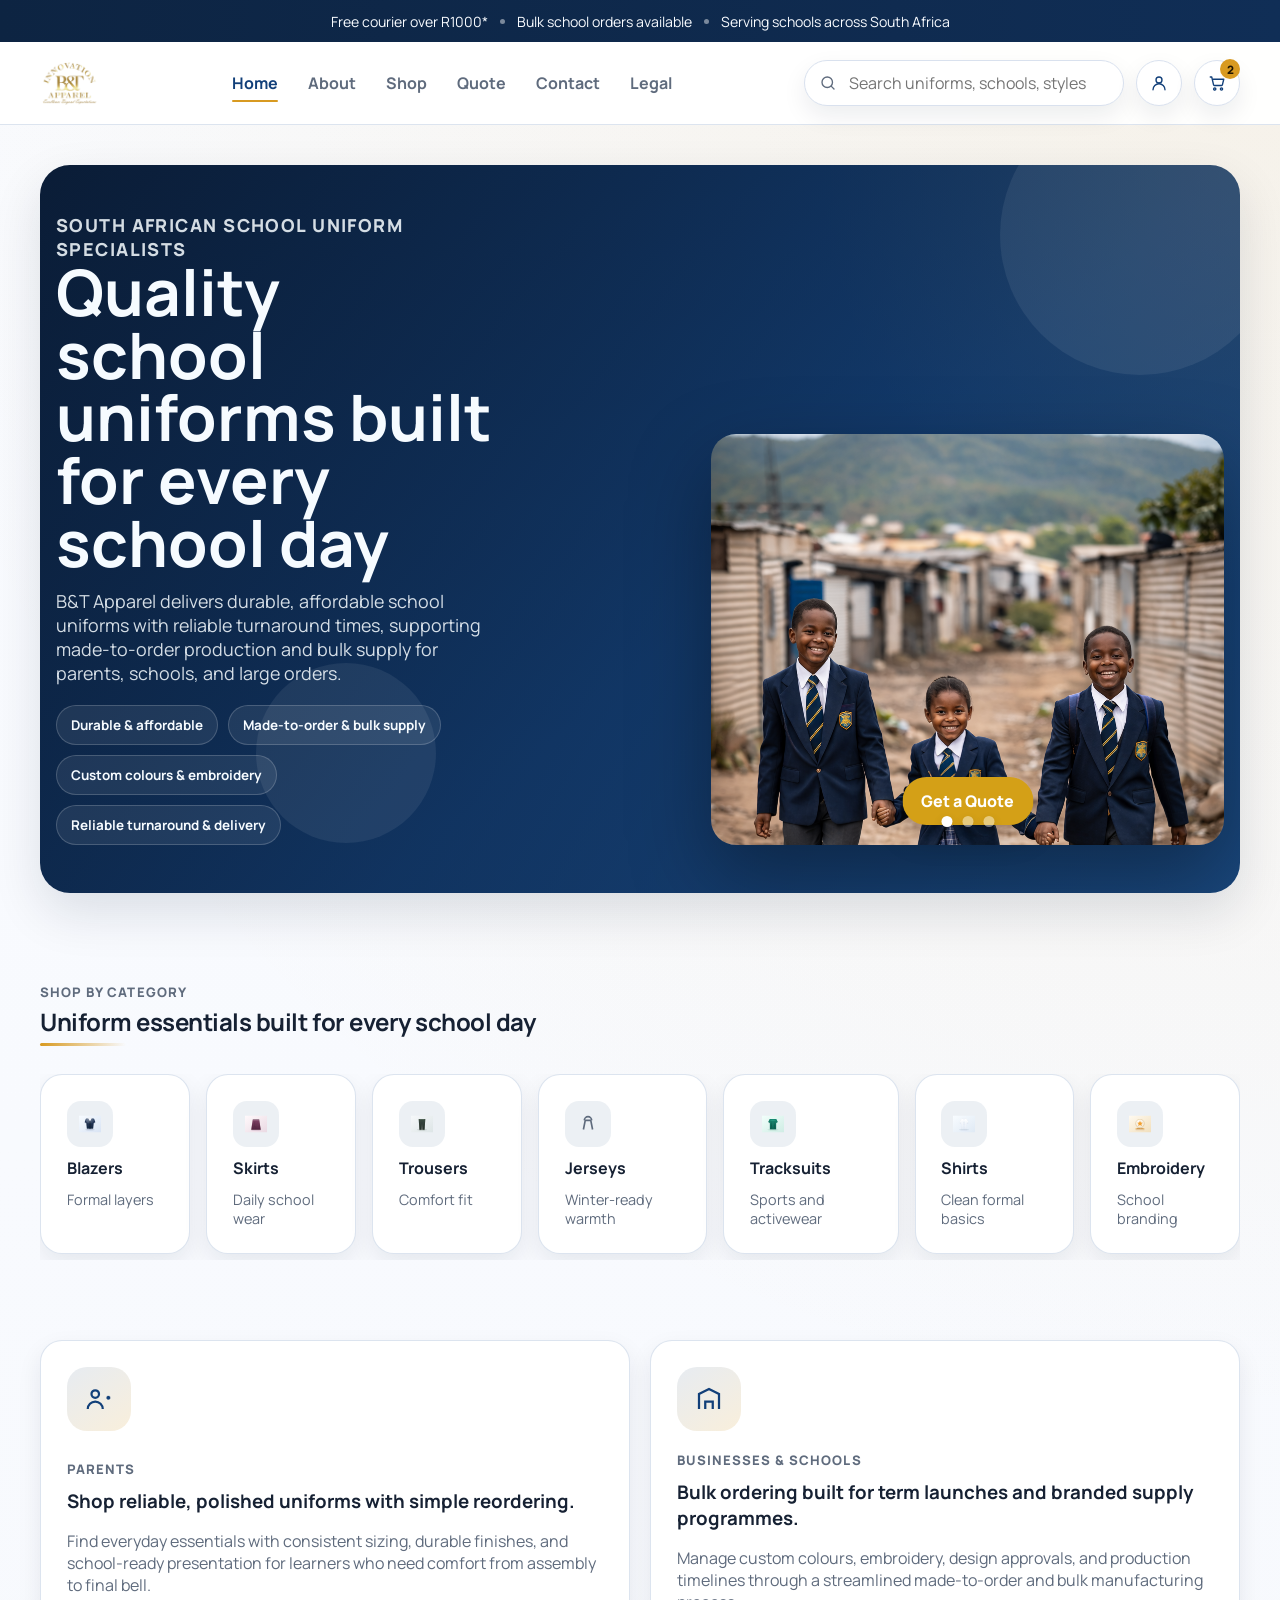
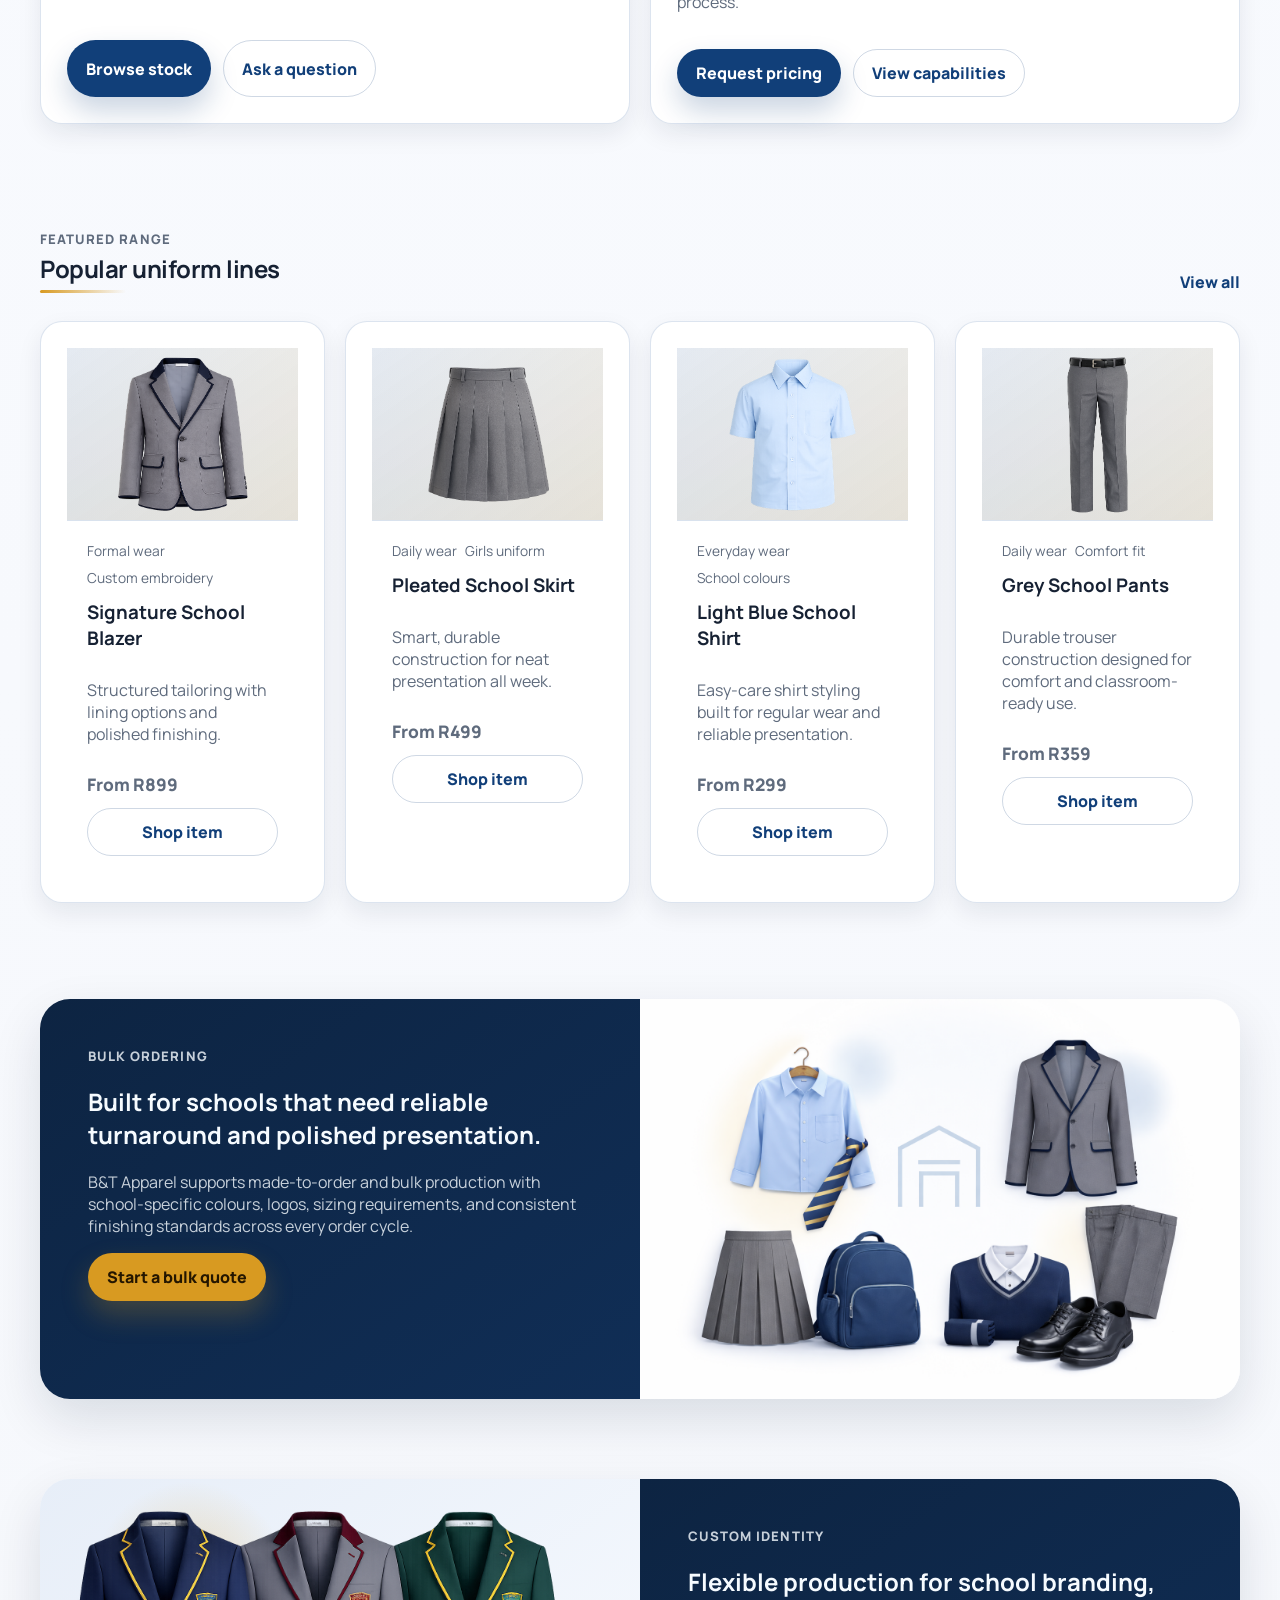
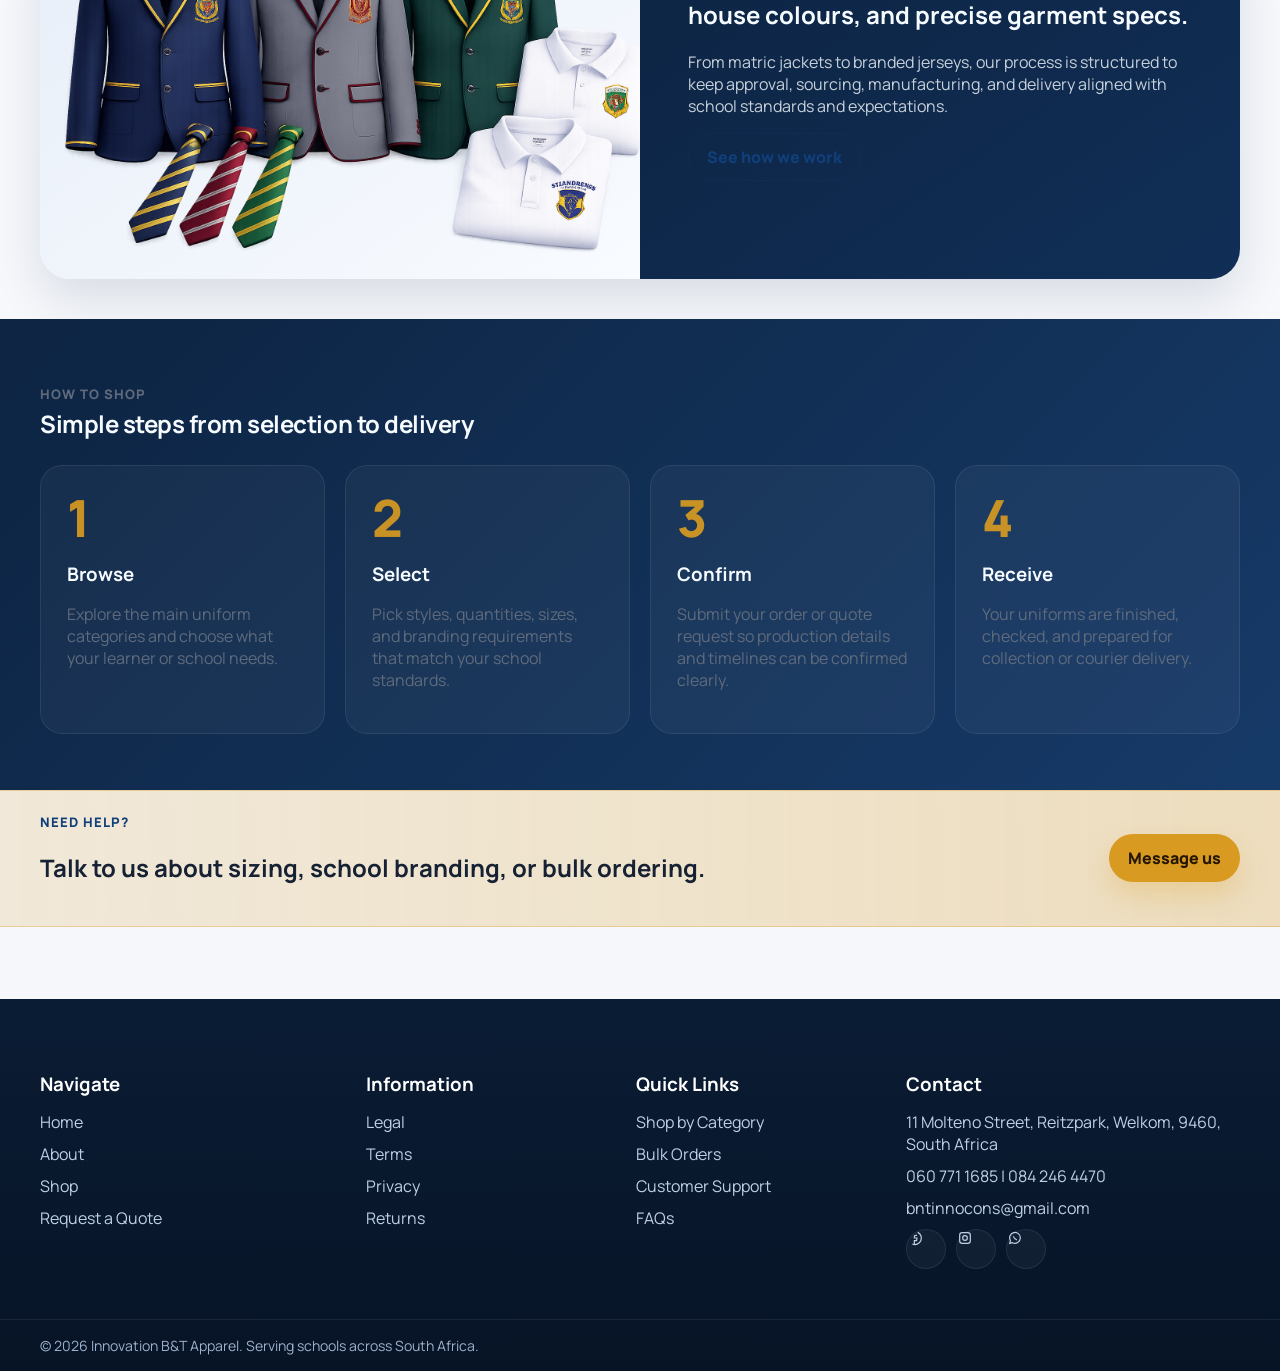
==== commit 3586aeb4: "Add files via upload" ====
--- a/index.html
+++ b/index.html
@@ -23,11 +23,13 @@
   <header class="site-header">
     <div class="container header-shell">
       <a class="brand" href="index.html" aria-label="B and T Apparel home">
-        <span class="brand-mark">B</span>
-        <span class="brand-copy">
-          <strong>Innovation B&amp;T Apparel</strong>
-          <small>Modern school uniform manufacturing and supply</small>
-        </span>
+        <img
+          class="brand-logo"
+          src="assets/images/logo/logo-256.png"
+          srcset="assets/images/logo/logo-256.png 256w, assets/images/logo/logo-512.png 512w, assets/images/logo/logo-1024.png 1024w"
+          sizes="(max-width: 767px) 44px, 52px"
+          alt="Innovation B and T Apparel logo"
+        >
       </a>
 
       <nav class="nav-links" aria-label="Primary">
@@ -98,17 +100,42 @@
             <div class="hero-layout">
               <div class="hero-copy">
                 <p class="section-label">South African School Uniform Specialists</p>
-                <h1>Premium school uniforms designed for daily confidence.</h1>
-                <p>B&amp;T Apparel blends made-to-order production, dependable quality control, and polished school-ready presentation for parents, schools, and bulk buyers.</p>
+                <h1>Quality school uniforms built for every school day</h1>
+                <p>B&amp;T Apparel delivers durable, affordable school uniforms with reliable turnaround times, supporting made-to-order production and bulk supply for parents, schools, and large orders.</p>
+                <div class="hero-trust-strip" aria-label="Key service strengths">
+                  <span>Durable &amp; affordable</span>
+                  <span>Made-to-order &amp; bulk supply</span>
+                  <span>Custom colours &amp; embroidery</span>
+                  <span>Reliable turnaround &amp; delivery</span>
+                </div>
               </div>
-              <div class="hero-card">
-                <p class="section-label">Quick Start</p>
-                <h2>Quality School Uniform Manufacturing &amp; Supply</h2>
-                <p>Shop polished essentials, request a bulk quote, or plan branded production aligned with your school colours and identity.</p>
-                <div class="btn-row">
-                  <a class="btn btn-primary" href="shop.html">Shop now</a>
-                  <a class="btn btn-secondary" href="quote.html">Request a Quote</a>
+              <div class="hero-right">
+                <div class="hero-slideshow" aria-label="Featured uniform gallery" data-slideshow>
+                  <img
+                    class="hero-image is-active"
+                    src="assets/images/hero/south-african-disadvantaged-community-school-uniform-hope.jpg.png"
+                    alt="South African school learners wearing uniforms"
+                    data-slide
+                  >
+                  <img
+                    class="hero-image"
+                    src="assets/images/hero/school-uniform-set.png"
+                    alt="School uniform set laid out for display"
+                    data-slide
+                  >
+                  <img
+                    class="hero-image"
+                    src="assets/images/branding/custom-school-uniform-design.png"
+                    alt="Custom branded school uniform designs"
+                    data-slide
+                  >
+                  <div class="hero-dots" aria-label="Slideshow navigation">
+                    <button class="hero-dot is-active" type="button" aria-label="Show slide 1" data-slide-dot></button>
+                    <button class="hero-dot" type="button" aria-label="Show slide 2" data-slide-dot></button>
+                    <button class="hero-dot" type="button" aria-label="Show slide 3" data-slide-dot></button>
+                  </div>
                 </div>
+                <a class="btn hero-quote-btn" href="quote.html">Get a Quote</a>
               </div>
             </div>
           </div>
@@ -127,17 +154,17 @@
         </div>
         <div class="chip-row" aria-label="Category strip">
           <article class="category-tile">
-            <span class="icon-wrap"><svg viewBox="0 0 24 24" fill="none" stroke="currentColor" stroke-width="1.8"><path d="M7 20V8l5-4 5 4v12"></path><path d="M9 12h6"></path></svg></span>
+            <span class="icon-wrap"><img src="assets/images/icons/uniform-blazer.svg" alt="" aria-hidden="true"></span>
             <strong>Blazers</strong>
             <span>Formal layers</span>
           </article>
           <article class="category-tile">
-            <span class="icon-wrap"><svg viewBox="0 0 24 24" fill="none" stroke="currentColor" stroke-width="1.8"><path d="M8 4h8l1 16H7L8 4Z"></path><path d="M9 8h6"></path></svg></span>
+            <span class="icon-wrap"><img src="assets/images/icons/uniform-skirt.svg" alt="" aria-hidden="true"></span>
             <strong>Skirts</strong>
             <span>Daily school wear</span>
           </article>
           <article class="category-tile">
-            <span class="icon-wrap"><svg viewBox="0 0 24 24" fill="none" stroke="currentColor" stroke-width="1.8"><path d="M6 19V8l3-2 3 3 3-3 3 2v11"></path></svg></span>
+            <span class="icon-wrap"><img src="assets/images/icons/uniform-pants.svg" alt="" aria-hidden="true"></span>
             <strong>Trousers</strong>
             <span>Comfort fit</span>
           </article>
@@ -147,17 +174,17 @@
             <span>Winter-ready warmth</span>
           </article>
           <article class="category-tile">
-            <span class="icon-wrap"><svg viewBox="0 0 24 24" fill="none" stroke="currentColor" stroke-width="1.8"><path d="M5 7h14l-2 12H7L5 7Z"></path><path d="M9 7V5h6v2"></path></svg></span>
+            <span class="icon-wrap"><img src="assets/images/icons/uniform-tracksuit.svg" alt="" aria-hidden="true"></span>
             <strong>Tracksuits</strong>
             <span>Sports and activewear</span>
           </article>
           <article class="category-tile">
-            <span class="icon-wrap"><svg viewBox="0 0 24 24" fill="none" stroke="currentColor" stroke-width="1.8"><path d="M7 20V6l5-2 5 2v14"></path><path d="M9 10h6"></path></svg></span>
+            <span class="icon-wrap"><img src="assets/images/icons/uniform-shirt.svg" alt="" aria-hidden="true"></span>
             <strong>Shirts</strong>
             <span>Clean formal basics</span>
           </article>
           <article class="category-tile">
-            <span class="icon-wrap"><svg viewBox="0 0 24 24" fill="none" stroke="currentColor" stroke-width="1.8"><rect x="5" y="5" width="14" height="14" rx="3"></rect><path d="m8 12 2.5 2.5L16 9"></path></svg></span>
+            <span class="icon-wrap"><img src="assets/images/icons/uniform-embroidery.svg" alt="" aria-hidden="true"></span>
             <strong>Embroidery</strong>
             <span>School branding</span>
           </article>
@@ -208,7 +235,7 @@
 
         <div class="product-grid">
           <article class="card product-card">
-            <div class="product-media"><svg viewBox="0 0 120 120" fill="none" stroke="currentColor" stroke-width="4"><path d="M35 94V42l25-16 25 16v52"></path><path d="M45 58h30"></path></svg></div>
+            <div class="product-media"><img src="assets/images/products/grey-school-uniform-blazer.png" alt="Grey school uniform blazer"></div>
             <div class="product-body">
               <div class="product-meta"><span>Formal wear</span><span>Custom embroidery</span></div>
               <h3>Signature School Blazer</h3>
@@ -219,7 +246,7 @@
           </article>
 
           <article class="card product-card">
-            <div class="product-media"><svg viewBox="0 0 120 120" fill="none" stroke="currentColor" stroke-width="4"><path d="M42 22h36l8 72H34l8-72Z"></path><path d="M46 40h28"></path></svg></div>
+            <div class="product-media"><img src="assets/images/products/school-uniform-grey-skirt.png" alt="Grey school uniform skirt"></div>
             <div class="product-body">
               <div class="product-meta"><span>Daily wear</span><span>Girls uniform</span></div>
               <h3>Pleated School Skirt</h3>
@@ -230,24 +257,24 @@
           </article>
 
           <article class="card product-card">
-            <div class="product-media"><svg viewBox="0 0 120 120" fill="none" stroke="currentColor" stroke-width="4"><path d="m38 90 10-48h24l10 48"></path><path d="M44 42c0-9 7-16 16-16s16 7 16 16"></path></svg></div>
+            <div class="product-media"><img src="assets/images/products/light-blue-school-shirt.png" alt="Light blue school shirt"></div>
             <div class="product-body">
-              <div class="product-meta"><span>Winter line</span><span>School colours</span></div>
-              <h3>Long-Life Jersey</h3>
-              <p>Warm jersey options finished to match school identity.</p>
-              <p class="price">From R429</p>
+              <div class="product-meta"><span>Everyday wear</span><span>School colours</span></div>
+              <h3>Light Blue School Shirt</h3>
+              <p>Easy-care shirt styling built for regular wear and reliable presentation.</p>
+              <p class="price">From R299</p>
               <a class="btn btn-secondary" href="shop.html">Shop item</a>
             </div>
           </article>
 
           <article class="card product-card">
-            <div class="product-media"><svg viewBox="0 0 120 120" fill="none" stroke="currentColor" stroke-width="4"><rect x="28" y="28" width="64" height="64" rx="10"></rect><path d="m42 60 12 12 24-24"></path></svg></div>
+            <div class="product-media"><img src="assets/images/products/grey-school-pants.png" alt="Grey school pants"></div>
             <div class="product-body">
-              <div class="product-meta"><span>Branding</span><span>Made to spec</span></div>
-              <h3>Crest &amp; Embroidery Setups</h3>
-              <p>School logos, learner names, and branded uniform finishing.</p>
-              <p class="price">Quoted per order</p>
-              <a class="btn btn-secondary" href="quote.html">Get pricing</a>
+              <div class="product-meta"><span>Daily wear</span><span>Comfort fit</span></div>
+              <h3>Grey School Pants</h3>
+              <p>Durable trouser construction designed for comfort and classroom-ready use.</p>
+              <p class="price">From R359</p>
+              <a class="btn btn-secondary" href="shop.html">Shop item</a>
             </div>
           </article>
         </div>
@@ -265,8 +292,8 @@
               <a class="btn btn-accent" href="quote.html">Start a bulk quote</a>
             </div>
           </div>
-          <div class="split-media" aria-hidden="true">
-            <svg viewBox="0 0 220 220" fill="none" stroke="currentColor" stroke-width="6"><path d="M52 174V76l58-30 58 30v98"></path><path d="M84 174v-54h52v54"></path><path d="M80 102h60"></path></svg>
+          <div class="split-media">
+            <img src="assets/images/hero/school-uniform-set.png" alt="School uniform set for bulk ordering">
           </div>
         </div>
       </div>
@@ -283,8 +310,8 @@
               <a class="btn btn-secondary" href="about.html">See how we work</a>
             </div>
           </div>
-          <div class="split-media" aria-hidden="true">
-            <svg viewBox="0 0 220 220" fill="none" stroke="currentColor" stroke-width="6"><rect x="55" y="50" width="110" height="120" rx="18"></rect><path d="m78 112 20 20 44-44"></path></svg>
+          <div class="split-media">
+            <img src="assets/images/branding/custom-school-uniform-design.png" alt="Custom school uniform design options">
           </div>
         </div>
       </div>
--- a/styles.css
+++ b/styles.css
@@ -136,17 +136,12 @@
   min-width: 0;
 }
 
-.brand-mark {
-  width: 52px;
-  height: 52px;
-  border-radius: 18px;
-  display: grid;
-  place-items: center;
-  font-weight: 800;
-  color: #fff;
-  background:
-    linear-gradient(145deg, rgba(216, 154, 33, 0.95), rgba(17, 63, 121, 0.98));
-  box-shadow: inset 0 1px 0 rgba(255, 255, 255, 0.28);
+.brand-logo {
+  width: 60px;
+  height: 60px;
+  border-radius: 20px;
+  flex: 0 0 60px;
+  object-fit: contain;
 }
 
 .brand-copy {
@@ -537,6 +532,98 @@
   font-size: clamp(1rem, 1.4vw, 1.14rem);
 }
 
+.hero-trust-strip {
+  display: flex;
+  flex-wrap: wrap;
+  gap: 10px;
+  margin-top: 20px;
+}
+
+.hero-trust-strip span {
+  padding: 10px 14px;
+  border: 1px solid rgba(255, 255, 255, 0.18);
+  border-radius: 999px;
+  background: rgba(255, 255, 255, 0.08);
+  color: #f6fbff;
+  font-size: 0.84rem;
+  font-weight: 700;
+}
+
+.hero-right {
+  position: relative;
+  width: 100%;
+  display: flex;
+  justify-content: center;
+}
+
+.hero-slideshow {
+  position: relative;
+  width: 100%;
+  max-width: 550px;
+  aspect-ratio: 5 / 4;
+}
+
+.hero-image {
+  position: absolute;
+  inset: 0;
+  width: 100%;
+  height: 100%;
+  object-fit: cover;
+  object-position: center top;
+  border-radius: 25px;
+  box-shadow: 0 30px 80px rgba(0, 0, 0, 0.35);
+  opacity: 0;
+  transform: scale(1.02);
+  transition: opacity 0.45s ease, transform 0.45s ease;
+}
+
+.hero-image.is-active {
+  opacity: 1;
+  transform: scale(1);
+}
+
+.hero-dots {
+  position: absolute;
+  left: 50%;
+  bottom: 18px;
+  z-index: 2;
+  display: flex;
+  gap: 10px;
+  transform: translateX(-50%);
+}
+
+.hero-dot {
+  width: 11px;
+  height: 11px;
+  padding: 0;
+  border: 0;
+  border-radius: 999px;
+  background: rgba(255, 255, 255, 0.45);
+  box-shadow: 0 4px 10px rgba(0, 0, 0, 0.16);
+}
+
+.hero-dot.is-active {
+  background: #ffffff;
+}
+
+.hero-quote-btn {
+  position: absolute;
+  bottom: 20px;
+  left: 50%;
+  transform: translateX(-50%);
+  padding: 12px 26px;
+  border-radius: 30px;
+  border: 0;
+  background: #d4a017;
+  color: #fff;
+  box-shadow: 0 10px 30px rgba(0, 0, 0, 0.25);
+}
+
+.hero-quote-btn:hover {
+  transform: translateX(-50%);
+  background: #bf8f12;
+}
+
 .hero-card {
   width: min(100%, 430px);
   margin-left: auto;
@@ -649,6 +736,11 @@
   height: 22px;
 }
 
+.icon-wrap img {
+  width: 22px;
+  height: 22px;
+}
+
 .category-tile strong {
   display: block;
   line-height: 1.2;
@@ -730,6 +822,12 @@
   color: rgba(17, 63, 121, 0.42);
 }
 
+.product-media img {
+  width: 100%;
+  height: 100%;
+  object-fit: cover;
+}
+
 .product-body {
   padding: 20px;
   display: grid;
@@ -785,6 +883,12 @@
   width: min(180px, 42%);
   height: auto;
   color: rgba(17, 63, 121, 0.28);
+}
+
+.split-media img {
+  width: 100%;
+  height: 100%;
+  object-fit: cover;
 }
 
 .steps-band {
@@ -1135,6 +1239,13 @@
     max-width: 150px;
   }
 
+  .brand-logo {
+    width: 50px;
+    height: 50px;
+    flex-basis: 50px;
+    border-radius: 16px;
+  }
+
   .hero-layout {
     grid-template-columns: 1fr;
   }
@@ -1182,6 +1293,10 @@
   .hero-layout {
     grid-template-columns: minmax(0, 1.1fr) minmax(320px, 0.9fr);
     align-items: end;
+  }
+
+  .hero-right {
+    justify-content: flex-end;
   }
 
   .audience-grid {
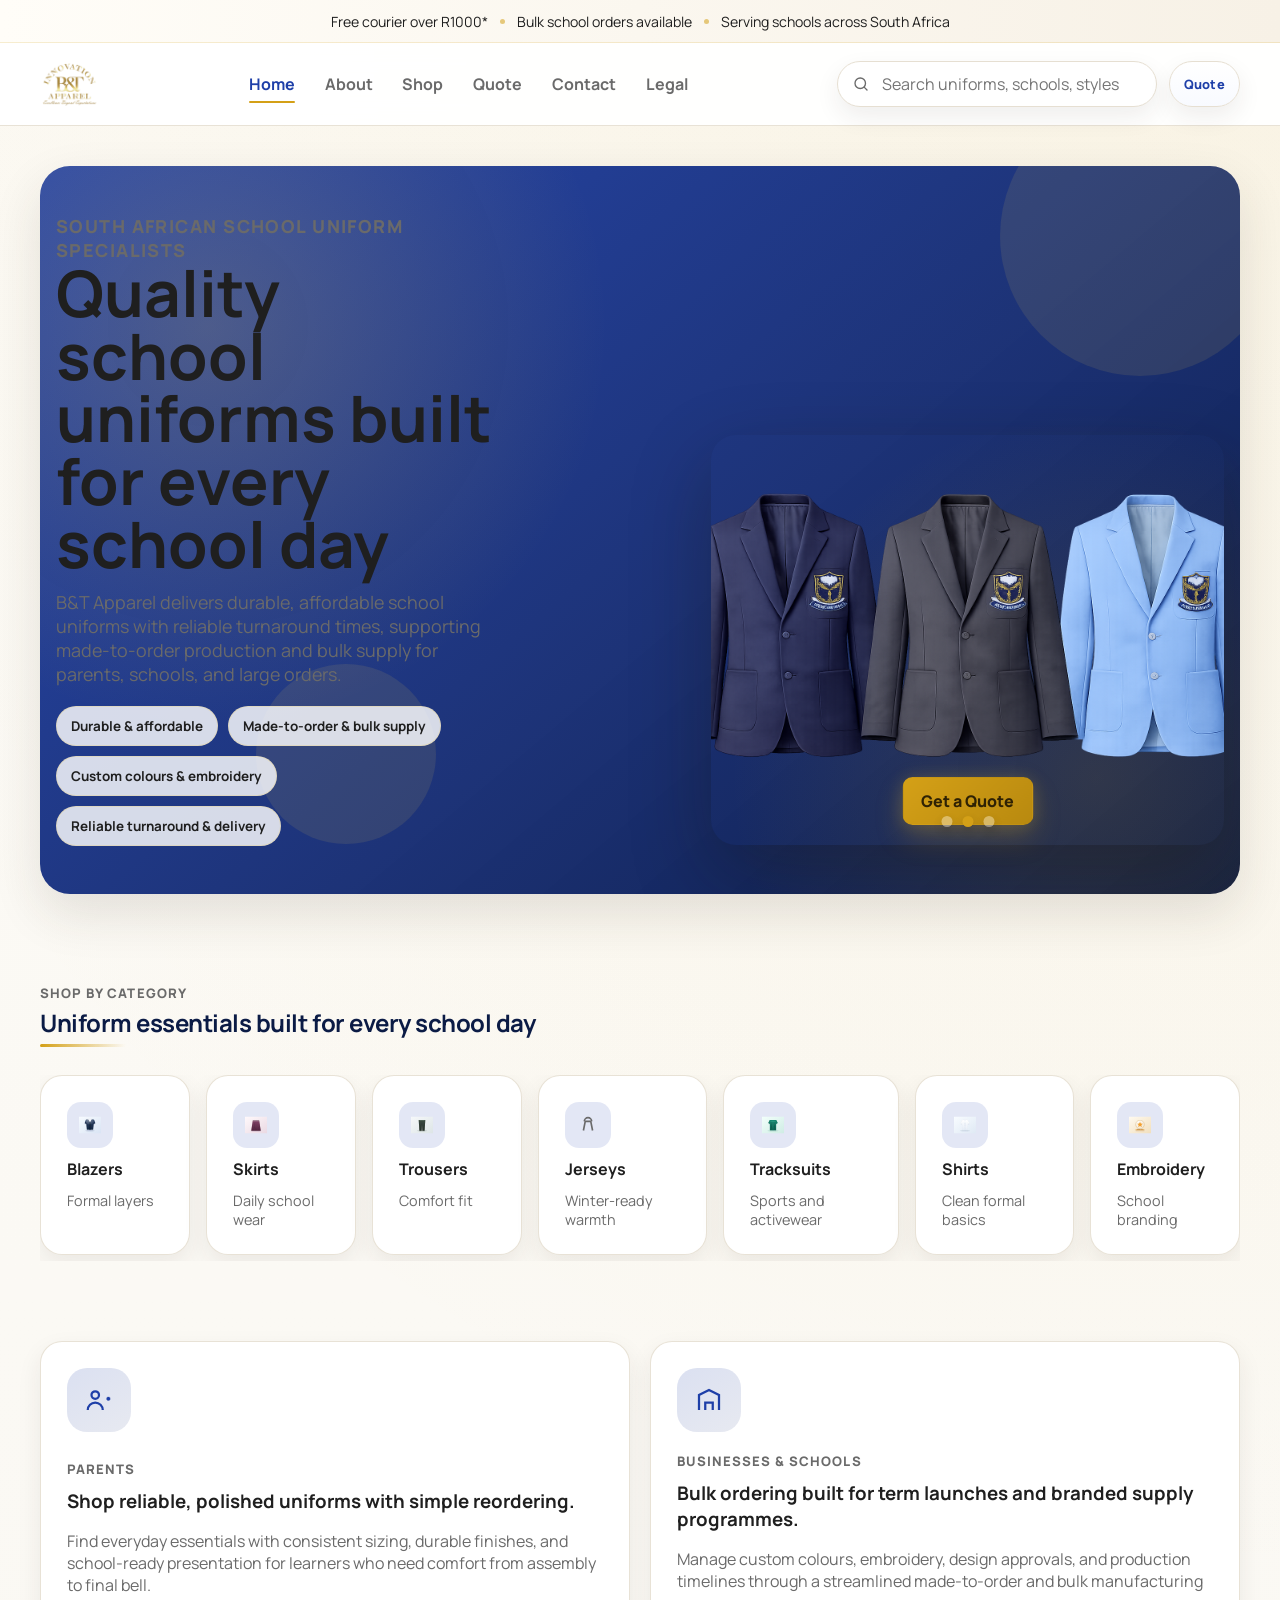
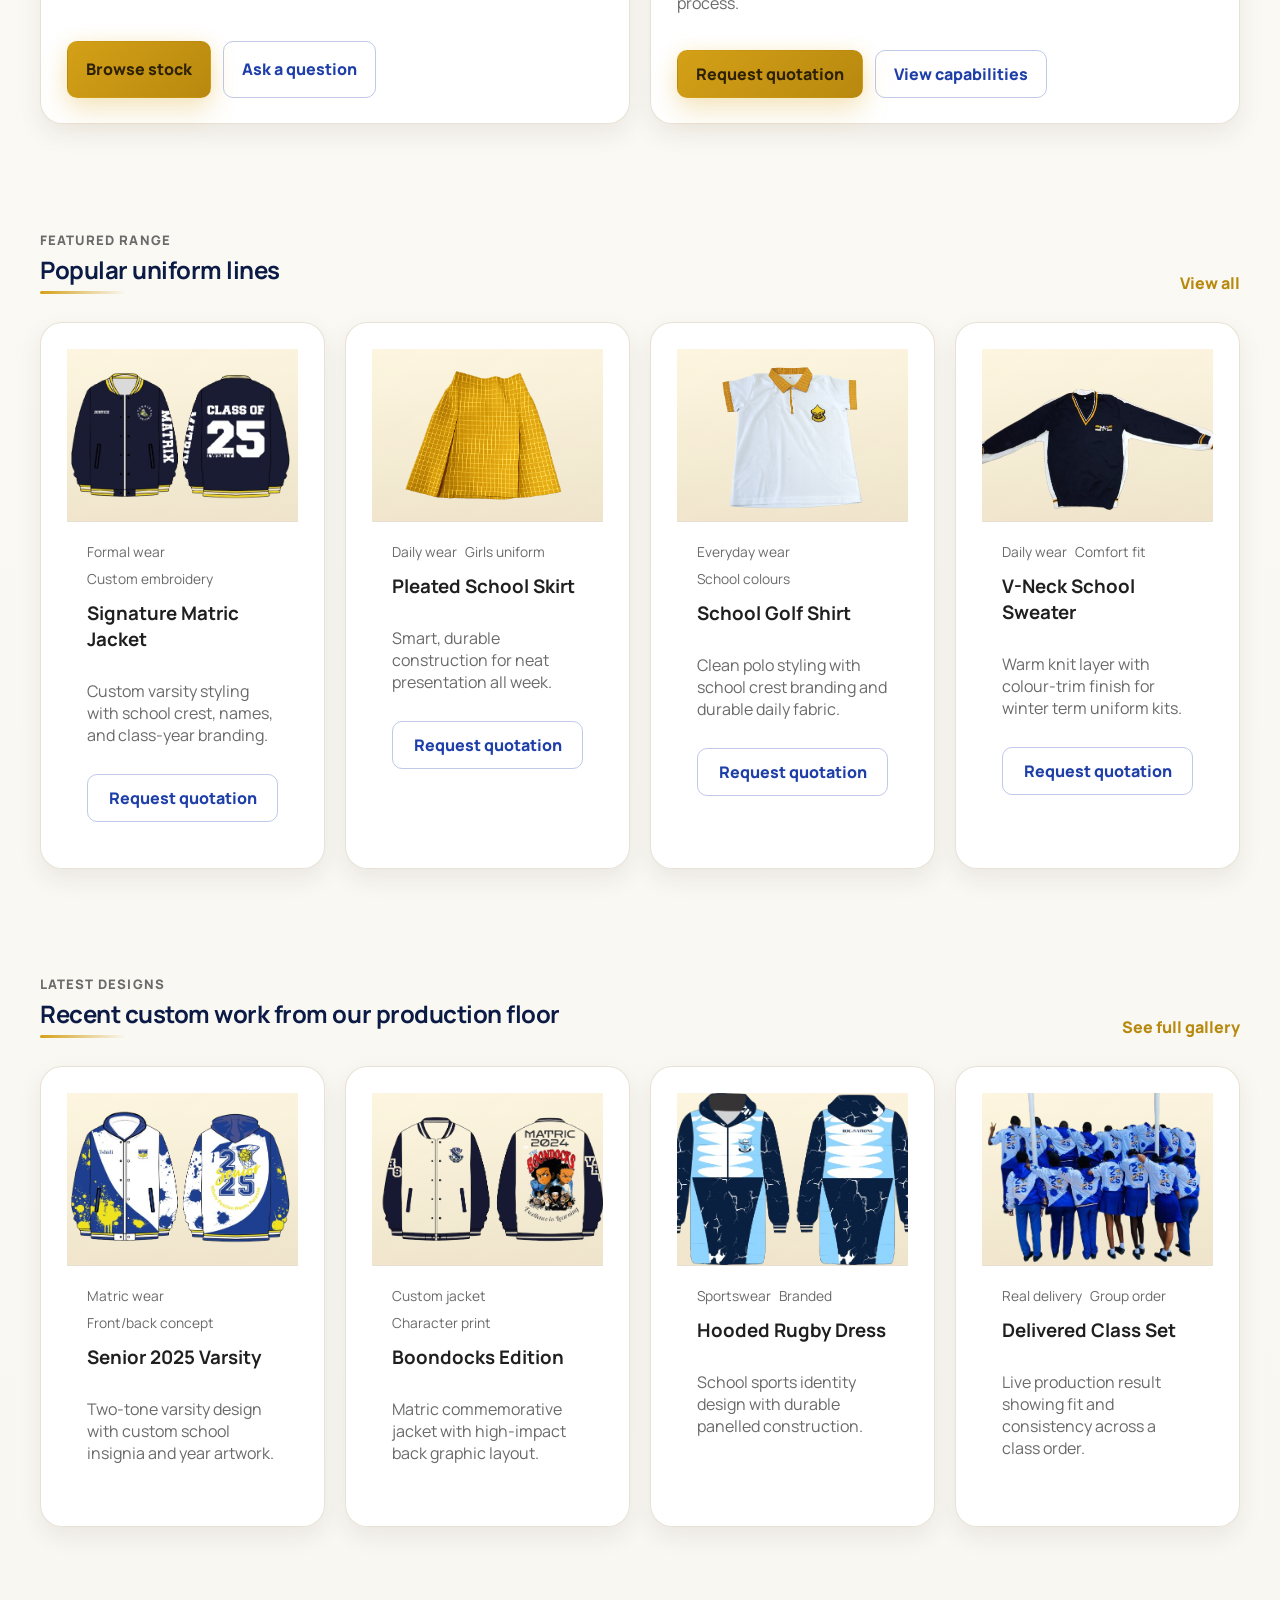
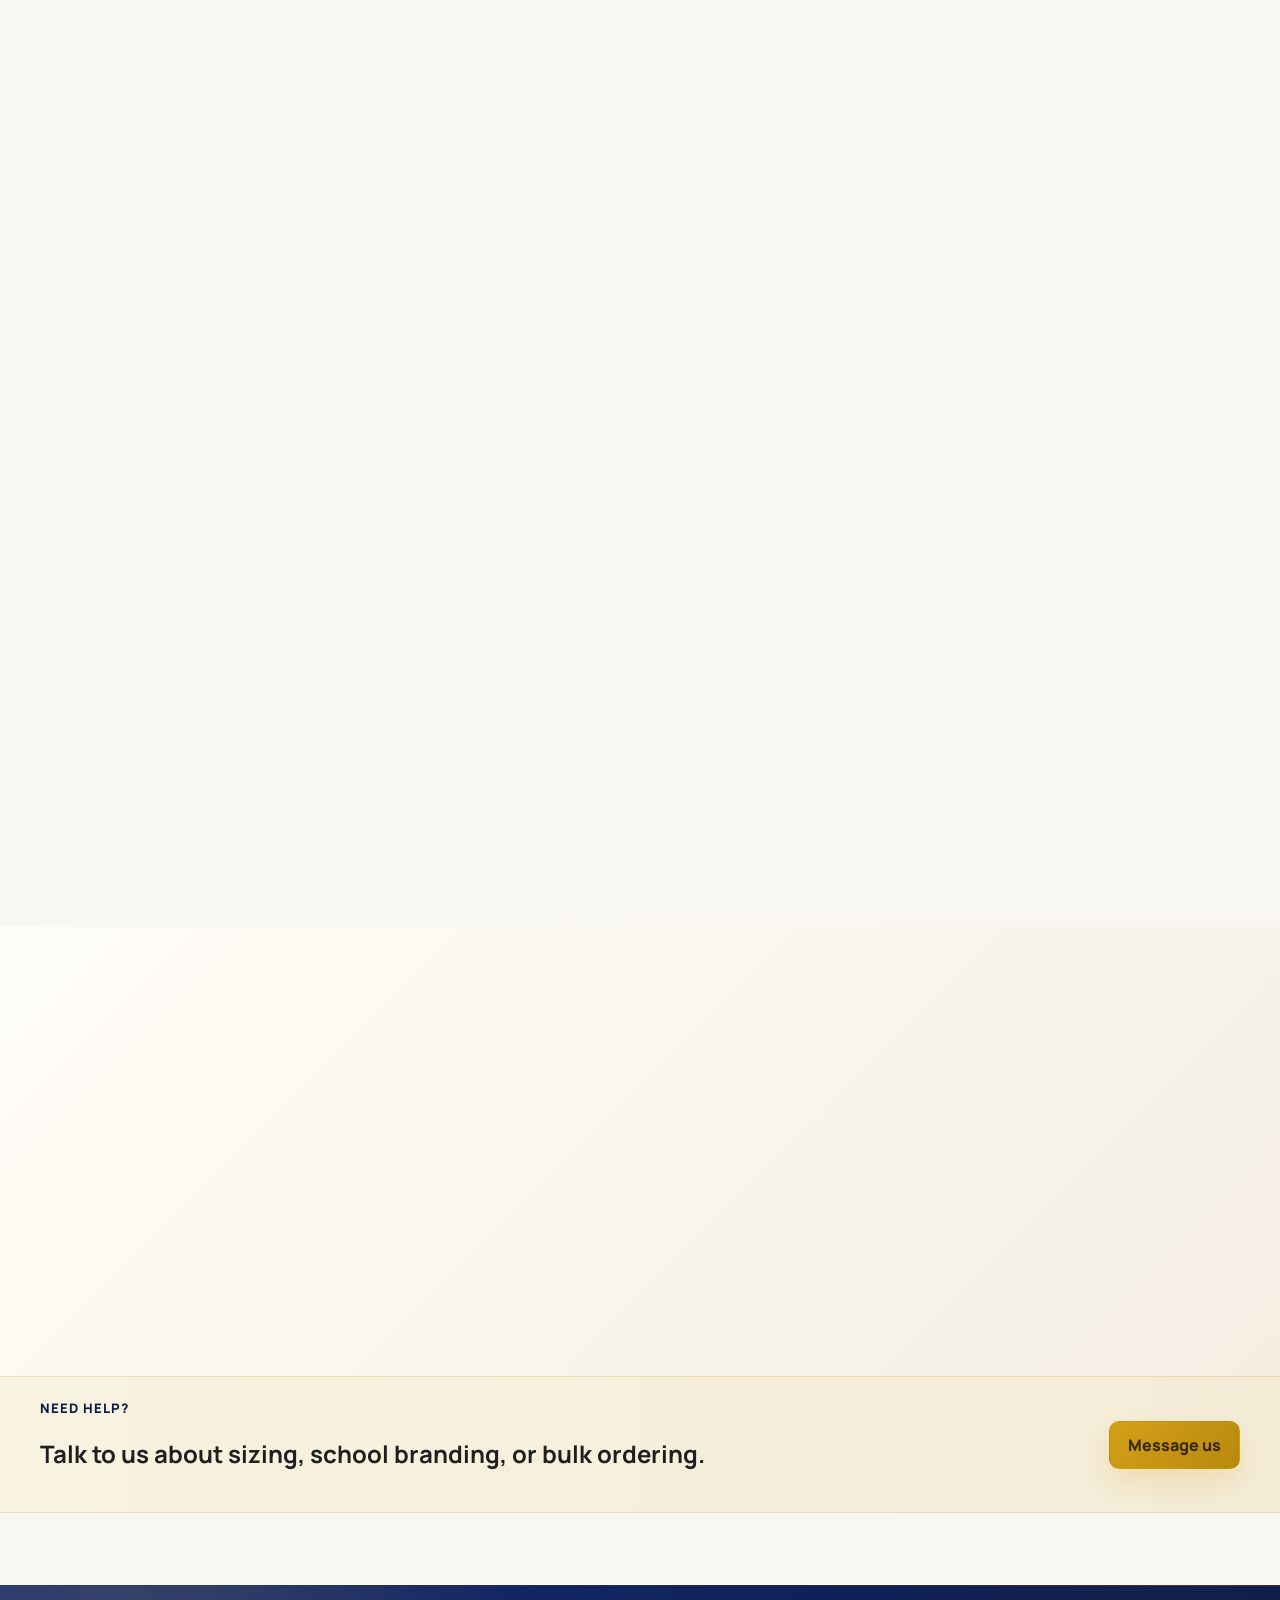
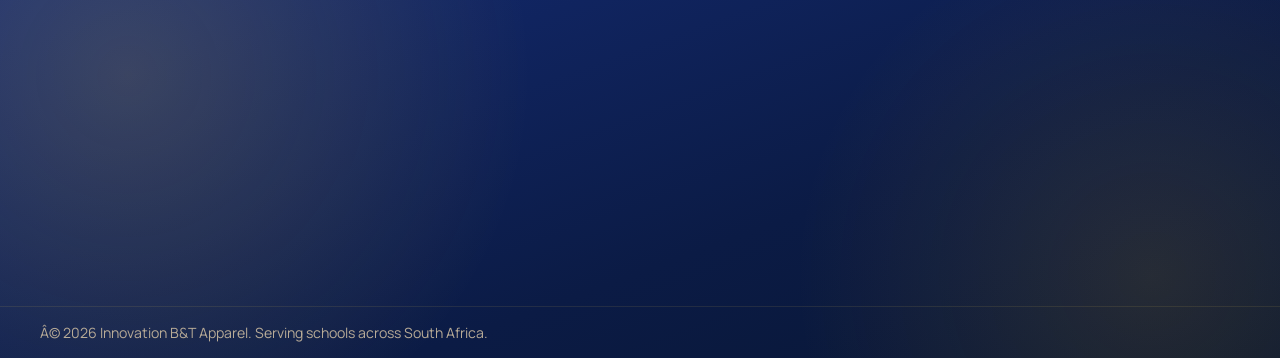
==== commit 56c07d64: "update website changes" ====
--- a/index.html
+++ b/index.html
@@ -1,4 +1,4 @@
-<!DOCTYPE html>
+﻿<!DOCTYPE html>
 <html lang="en">
 <head>
   <meta charset="UTF-8">
@@ -46,20 +46,12 @@
           <svg viewBox="0 0 24 24" fill="none" stroke="currentColor" stroke-width="1.8" stroke-linecap="round" stroke-linejoin="round" aria-hidden="true"><circle cx="11" cy="11" r="7"></circle><path d="m20 20-3.5-3.5"></path></svg>
           <input type="search" placeholder="Search uniforms, schools, styles">
         </label>
-        <button class="icon-btn" type="button" aria-label="Account">
-          <svg viewBox="0 0 24 24" fill="none" stroke="currentColor" stroke-width="1.8" stroke-linecap="round" stroke-linejoin="round" aria-hidden="true"><path d="M20 21a8 8 0 0 0-16 0"></path><circle cx="12" cy="8" r="4"></circle></svg>
-        </button>
-        <a class="icon-btn cart-btn" href="#" aria-label="Cart">
-          <svg viewBox="0 0 24 24" fill="none" stroke="currentColor" stroke-width="1.8" stroke-linecap="round" stroke-linejoin="round" aria-hidden="true"><circle cx="9" cy="20" r="1.5"></circle><circle cx="18" cy="20" r="1.5"></circle><path d="M3 4h2l2.4 10.5a1 1 0 0 0 1 .8h9.8a1 1 0 0 0 1-.8L21 7H7"></path></svg>
-          <span class="badge">2</span>
-        </a>
+        
+        <a class="icon-btn quote-shortcut" href="quote.html" aria-label="Request quotation">Quote</a>
       </div>
 
       <div class="mobile-actions">
-        <a class="icon-btn cart-btn" href="#" aria-label="Cart">
-          <svg viewBox="0 0 24 24" fill="none" stroke="currentColor" stroke-width="1.8" stroke-linecap="round" stroke-linejoin="round" aria-hidden="true"><circle cx="9" cy="20" r="1.5"></circle><circle cx="18" cy="20" r="1.5"></circle><path d="M3 4h2l2.4 10.5a1 1 0 0 0 1 .8h9.8a1 1 0 0 0 1-.8L21 7H7"></path></svg>
-          <span class="badge">2</span>
-        </a>
+        <a class="icon-btn quote-shortcut" href="quote.html" aria-label="Request quotation">Quote</a>
         <button class="menu-toggle" type="button" aria-label="Open menu" aria-expanded="false" data-menu-toggle>
           <span></span><span></span><span></span>
         </button>
@@ -73,7 +65,7 @@
       <div class="drawer-top">
         <div class="brand-copy">
           <strong>Innovation B&amp;T Apparel</strong>
-          <small>School uniform eCommerce</small>
+          <small>Company profile and quotation requests</small>
         </div>
         <button class="drawer-close" type="button" aria-label="Close menu" data-drawer-close>&times;</button>
       </div>
@@ -215,7 +207,7 @@
             <p>Manage custom colours, embroidery, design approvals, and production timelines through a streamlined made-to-order and bulk manufacturing process.</p>
           </div>
           <div class="btn-row">
-            <a class="btn btn-primary" href="quote.html">Request pricing</a>
+            <a class="btn btn-primary" href="quote.html">Request quotation</a>
             <a class="btn btn-secondary" href="about.html">View capabilities</a>
           </div>
         </article>
@@ -235,46 +227,93 @@
 
         <div class="product-grid">
           <article class="card product-card">
-            <div class="product-media"><img src="assets/images/products/grey-school-uniform-blazer.png" alt="Grey school uniform blazer"></div>
+            <div class="product-media"><img src="assets/images/showcase/jackets/navy-class-of-2025-varsity-jacket.png" alt="Navy class of 2025 varsity jacket design"></div>
             <div class="product-body">
               <div class="product-meta"><span>Formal wear</span><span>Custom embroidery</span></div>
-              <h3>Signature School Blazer</h3>
-              <p>Structured tailoring with lining options and polished finishing.</p>
-              <p class="price">From R899</p>
-              <a class="btn btn-secondary" href="shop.html">Shop item</a>
-            </div>
-          </article>
-
-          <article class="card product-card">
-            <div class="product-media"><img src="assets/images/products/school-uniform-grey-skirt.png" alt="Grey school uniform skirt"></div>
+              <h3>Signature Matric Jacket</h3>
+              <p>Custom varsity styling with school crest, names, and class-year branding.</p>
+              <a class="btn btn-secondary" href="quote.html">Request quotation</a>
+            </div>
+          </article>
+
+          <article class="card product-card">
+            <div class="product-media"><img src="assets/images/showcase/skirts/yellow-plaid-school-skirt.png" alt="Yellow plaid school skirt"></div>
             <div class="product-body">
               <div class="product-meta"><span>Daily wear</span><span>Girls uniform</span></div>
               <h3>Pleated School Skirt</h3>
               <p>Smart, durable construction for neat presentation all week.</p>
-              <p class="price">From R499</p>
-              <a class="btn btn-secondary" href="shop.html">Shop item</a>
-            </div>
-          </article>
-
-          <article class="card product-card">
-            <div class="product-media"><img src="assets/images/products/light-blue-school-shirt.png" alt="Light blue school shirt"></div>
+              <a class="btn btn-secondary" href="quote.html">Request quotation</a>
+            </div>
+          </article>
+
+          <article class="card product-card">
+            <div class="product-media"><img src="assets/images/showcase/polos/white-gold-trim-school-polo.png" alt="White and gold school polo shirt"></div>
             <div class="product-body">
               <div class="product-meta"><span>Everyday wear</span><span>School colours</span></div>
-              <h3>Light Blue School Shirt</h3>
-              <p>Easy-care shirt styling built for regular wear and reliable presentation.</p>
-              <p class="price">From R299</p>
-              <a class="btn btn-secondary" href="shop.html">Shop item</a>
-            </div>
-          </article>
-
-          <article class="card product-card">
-            <div class="product-media"><img src="assets/images/products/grey-school-pants.png" alt="Grey school pants"></div>
+              <h3>School Golf Shirt</h3>
+              <p>Clean polo styling with school crest branding and durable daily fabric.</p>
+              <a class="btn btn-secondary" href="quote.html">Request quotation</a>
+            </div>
+          </article>
+
+          <article class="card product-card">
+            <div class="product-media"><img src="assets/images/showcase/sweaters/navy-white-v-neck-school-sweater.png" alt="Navy and white v-neck school sweater"></div>
             <div class="product-body">
               <div class="product-meta"><span>Daily wear</span><span>Comfort fit</span></div>
-              <h3>Grey School Pants</h3>
-              <p>Durable trouser construction designed for comfort and classroom-ready use.</p>
-              <p class="price">From R359</p>
-              <a class="btn btn-secondary" href="shop.html">Shop item</a>
+              <h3>V-Neck School Sweater</h3>
+              <p>Warm knit layer with colour-trim finish for winter term uniform kits.</p>
+              <a class="btn btn-secondary" href="quote.html">Request quotation</a>
+            </div>
+          </article>
+        </div>
+      </div>
+    </section>
+
+    <section class="section-tight">
+      <div class="container">
+        <div class="section-head">
+          <div class="title-stack">
+            <p class="section-label">Latest Designs</p>
+            <h2>Recent custom work from our production floor</h2>
+            <div class="title-rule"></div>
+          </div>
+          <a class="section-link" href="shop.html">See full gallery</a>
+        </div>
+
+        <div class="product-grid">
+          <article class="card product-card">
+            <div class="product-media"><img src="assets/images/showcase/jackets/white-blue-senior-2025-varsity-jacket.png" alt="White and blue senior 2025 varsity jacket design"></div>
+            <div class="product-body">
+              <div class="product-meta"><span>Matric wear</span><span>Front/back concept</span></div>
+              <h3>Senior 2025 Varsity</h3>
+              <p>Two-tone varsity design with custom school insignia and year artwork.</p>
+            </div>
+          </article>
+
+          <article class="card product-card">
+            <div class="product-media"><img src="assets/images/showcase/jackets/black-navy-matric-2024-boondocks-varsity-jacket.png" alt="Matric 2024 boondocks varsity jacket design"></div>
+            <div class="product-body">
+              <div class="product-meta"><span>Custom jacket</span><span>Character print</span></div>
+              <h3>Boondocks Edition</h3>
+              <p>Matric commemorative jacket with high-impact back graphic layout.</p>
+            </div>
+          </article>
+
+          <article class="card product-card">
+            <div class="product-media"><img src="assets/images/showcase/dresses/blue-roc-nations-hooded-rugby-dress.png" alt="Blue ROC Nations hooded rugby dress"></div>
+            <div class="product-body">
+              <div class="product-meta"><span>Sportswear</span><span>Branded</span></div>
+              <h3>Hooded Rugby Dress</h3>
+              <p>School sports identity design with durable panelled construction.</p>
+            </div>
+          </article>
+
+          <article class="card product-card">
+            <div class="product-media"><img src="assets/images/showcase/groups/blue-senior-2025-uniform-group-photo.png" alt="Senior 2025 uniform group photo"></div>
+            <div class="product-body">
+              <div class="product-meta"><span>Real delivery</span><span>Group order</span></div>
+              <h3>Delivered Class Set</h3>
+              <p>Live production result showing fit and consistency across a class order.</p>
             </div>
           </article>
         </div>
@@ -321,30 +360,30 @@
       <div class="container">
         <div class="section-head">
           <div class="title-stack">
-            <p class="section-label">How to Shop</p>
-            <h2>Simple steps from selection to delivery</h2>
+            <p class="section-label">How We Work</p>
+            <h2>Simple quotation process from request to delivery</h2>
           </div>
         </div>
         <div class="steps-grid">
           <article class="step-card">
             <div class="step-number">1</div>
-            <h3>Browse</h3>
-            <p>Explore the main uniform categories and choose what your learner or school needs.</p>
+            <h3>Share Requirements</h3>
+            <p>Send your item list, quantities, sizes, and school branding requirements.</p>
           </article>
           <article class="step-card">
             <div class="step-number">2</div>
-            <h3>Select</h3>
-            <p>Pick styles, quantities, sizes, and branding requirements that match your school standards.</p>
+            <h3>Review Quotation</h3>
+            <p>Our team prepares a detailed quotation aligned to your specification and timeline.</p>
           </article>
           <article class="step-card">
             <div class="step-number">3</div>
-            <h3>Confirm</h3>
-            <p>Submit your order or quote request so production details and timelines can be confirmed clearly.</p>
+            <h3>Approve Production</h3>
+            <p>Once approved, we confirm production scope, finishing details, and delivery plan.</p>
           </article>
           <article class="step-card">
             <div class="step-number">4</div>
-            <h3>Receive</h3>
-            <p>Your uniforms are finished, checked, and prepared for collection or courier delivery.</p>
+            <h3>Receive Delivery</h3>
+            <p>Uniforms are quality checked and prepared for collection or courier delivery.</p>
           </article>
         </div>
       </div>
@@ -393,16 +432,23 @@
           <div class="social-row">
             <a class="social-link" href="#" aria-label="Facebook"><svg viewBox="0 0 24 24" fill="none" stroke="currentColor" stroke-width="1.8"><path d="M15 8h-2a2 2 0 0 0-2 2v2h4l-.6 4H11v5"></path><path d="M16 3.5A9.5 9.5 0 1 1 8 21"></path></svg></a>
             <a class="social-link" href="#" aria-label="Instagram"><svg viewBox="0 0 24 24" fill="none" stroke="currentColor" stroke-width="1.8"><rect x="4" y="4" width="16" height="16" rx="4"></rect><circle cx="12" cy="12" r="3.5"></circle><path d="M17.5 6.5h.01"></path></svg></a>
-            <a class="social-link" href="#" aria-label="WhatsApp"><svg viewBox="0 0 24 24" fill="none" stroke="currentColor" stroke-width="1.8"><path d="M20 12a8 8 0 0 1-11.7 7L4 20l1.2-4.1A8 8 0 1 1 20 12Z"></path><path d="M9.5 9.5c1 3 2.5 4.5 5.5 5.5"></path></svg></a>
+            <a class="social-link" href="https://wa.me/27607711685?text=Hello%20B%26T%20Apparel%2C%20I%20would%20like%20a%20quotation." target="_blank" rel="noopener" aria-label="WhatsApp"><svg viewBox="0 0 24 24" fill="none" stroke="currentColor" stroke-width="1.8"><path d="M20 12a8 8 0 0 1-11.7 7L4 20l1.2-4.1A8 8 0 1 1 20 12Z"></path><path d="M9.5 9.5c1 3 2.5 4.5 5.5 5.5"></path></svg></a>
           </div>
         </div>
       </div>
     </div>
     <div class="copyright-strip">
-      <div class="container">© 2026 Innovation B&amp;T Apparel. Serving schools across South Africa.</div>
+      <div class="container">Â© 2026 Innovation B&amp;T Apparel. Serving schools across South Africa.</div>
     </div>
   </footer>
 
   <script src="main.js"></script>
+  <script src="assets/js/scroll-anim.js"></script>
 </body>
 </html>
+
+
+
+
+
+
--- a/styles.css
+++ b/styles.css
@@ -1,19 +1,32 @@
-:root {
-  --bg: #f5f7fb;
+﻿:root {
+  --bg: #f8f6f1;
   --surface: #ffffff;
-  --surface-alt: #e9eef7;
-  --surface-dark: #0d2442;
-  --surface-dark-2: #102e56;
-  --text: #162133;
-  --muted: #5f6b7d;
-  --line: #d9e1ee;
-  --primary: #113f79;
-  --primary-strong: #0b2f5a;
-  --accent: #d89a21;
-  --accent-strong: #be8212;
-  --success: #1c8a68;
-  --shadow-sm: 0 10px 24px rgba(8, 24, 48, 0.08);
-  --shadow-md: 0 20px 50px rgba(8, 24, 48, 0.12);
+  --surface-alt: #f2ede4;
+  --surface-dark: #2f2a22;
+  --surface-dark-2: #3a3126;
+  --text: #1f1f1f;
+  --muted: #6a6a6a;
+  --line: #e6dfd2;
+  --brand-blue: #1e3fa8;
+  --brand-blue-dark: #142b73;
+  --brand-blue-ink: #0b1b45;
+  --brand-blue-rgb: 30, 63, 168;
+  --brand-blue-dark-rgb: 20, 43, 115;
+  --gold: #d4a017;
+  --gold-strong: #b8890f;
+  --gold-soft: #f2c94c;
+  --gold-rgb: 212, 160, 23;
+  --gold-strong-rgb: 184, 137, 15;
+  --gold-soft-rgb: 242, 201, 76;
+  --gold-gradient: linear-gradient(135deg, var(--gold), var(--gold-strong));
+  --gold-gradient-hover: linear-gradient(135deg, var(--gold-soft), var(--gold));
+  --primary: var(--gold);
+  --primary-strong: var(--gold-strong);
+  --accent: var(--gold);
+  --accent-strong: var(--gold-strong);
+  --success: #7d9a4b;
+  --shadow-sm: 0 10px 24px rgba(47, 42, 34, 0.08);
+  --shadow-md: 0 20px 50px rgba(47, 42, 34, 0.12);
   --radius-sm: 14px;
   --radius-md: 22px;
   --radius-lg: 30px;
@@ -44,8 +57,8 @@
   font-family: "Manrope", "Segoe UI", sans-serif;
   color: var(--text);
   background:
-    radial-gradient(circle at top right, rgba(216, 154, 33, 0.1), transparent 30%),
-    linear-gradient(180deg, #f9fbff 0%, var(--bg) 100%);
+    radial-gradient(circle at top right, rgba(var(--gold-rgb), 0.08), transparent 30%),
+    linear-gradient(180deg, #fcfaf5 0%, var(--bg) 100%);
 }
 
 img,
@@ -76,7 +89,7 @@
 select:focus-visible,
 textarea:focus-visible,
 summary:focus-visible {
-  outline: 3px solid rgba(216, 154, 33, 0.35);
+  outline: 3px solid rgba(var(--gold-rgb), 0.35);
   outline-offset: 2px;
 }
 
@@ -86,8 +99,9 @@
 }
 
 .promo-bar {
-  background: linear-gradient(90deg, var(--surface-dark), var(--surface-dark-2));
-  color: #f8fbff;
+  background: linear-gradient(90deg, #fffdf8, #f7f1e6);
+  color: var(--text);
+  border-bottom: 1px solid rgba(var(--gold-rgb), 0.18);
   font-size: 0.88rem;
 }
 
@@ -109,7 +123,7 @@
   width: 5px;
   height: 5px;
   border-radius: 50%;
-  background: rgba(255, 255, 255, 0.45);
+  background: rgba(var(--gold-rgb), 0.55);
 }
 
 .site-header {
@@ -117,7 +131,7 @@
   top: 0;
   z-index: 100;
   background: rgba(255, 255, 255, 0.95);
-  border-bottom: 1px solid rgba(217, 225, 238, 0.9);
+  border-bottom: 1px solid rgba(230, 223, 210, 0.9);
   backdrop-filter: blur(12px);
 }
 
@@ -177,7 +191,7 @@
 
 .nav-links a.active,
 .nav-links a:hover {
-  color: var(--primary);
+  color: var(--brand-blue);
 }
 
 .nav-links a.active::after,
@@ -189,7 +203,7 @@
   bottom: 2px;
   height: 2px;
   border-radius: 999px;
-  background: var(--accent);
+  background: var(--gold);
 }
 
 .header-tools {
@@ -233,9 +247,9 @@
   border-radius: 999px;
   display: grid;
   place-items: center;
-  background: #fff;
+  background: linear-gradient(180deg, #ffffff, #f8faff);
   box-shadow: var(--shadow-sm);
-  color: var(--primary);
+  color: var(--brand-blue);
 }
 
 .icon-btn svg {
@@ -257,10 +271,116 @@
   border-radius: 999px;
   display: grid;
   place-items: center;
-  background: var(--accent);
-  color: #1e1402;
+  background: var(--gold-gradient);
+  color: #ffffff;
   font-size: 0.72rem;
   font-weight: 800;
+}
+
+.quote-shortcut {
+  width: auto;
+  min-width: 46px;
+  padding: 0 14px;
+  text-decoration: none;
+  font-size: 0.8rem;
+  font-weight: 800;
+  letter-spacing: 0.02em;
+}
+
+.quote-builder .line-items-wrap {
+  border: 1px solid var(--line);
+  border-radius: 12px;
+  padding: 14px;
+  background: #fff;
+}
+
+.line-items-head {
+  display: flex;
+  align-items: center;
+  justify-content: space-between;
+  gap: 12px;
+  margin-bottom: 10px;
+}
+
+.line-items-head h3 {
+  margin: 0;
+  font-size: 1rem;
+}
+
+#qb-items {
+  display: grid;
+  gap: 8px;
+}
+
+.line-item-row {
+  display: grid;
+  grid-template-columns: 1.8fr 1.1fr 0.7fr auto;
+  gap: 8px;
+}
+
+.line-item-row input,
+.line-item-row select {
+  width: 100%;
+}
+
+.action-stack {
+  border-top: 1px dashed rgba(var(--brand-blue-rgb), 0.2);
+  padding-top: 12px;
+}
+
+.quote-layout {
+  display: grid;
+  gap: var(--space-4);
+}
+
+.quote-side {
+  align-self: start;
+}
+
+.quote-side h2 {
+  margin-top: 4px;
+}
+
+.quote-checklist {
+  margin-top: 16px;
+  padding-top: 12px;
+  border-top: 1px solid var(--line);
+}
+
+.quote-checklist h3 {
+  margin: 0 0 8px;
+  font-size: 1rem;
+}
+
+.price-guide {
+  padding: 20px;
+}
+
+.price-grid {
+  display: grid;
+  grid-template-columns: repeat(auto-fit, minmax(180px, 1fr));
+  gap: 10px;
+  margin-bottom: 8px;
+}
+
+.price-item {
+  border: 1px solid var(--line);
+  border-radius: 12px;
+  padding: 10px 12px;
+  display: flex;
+  justify-content: space-between;
+  align-items: center;
+  gap: 12px;
+  background: #fff;
+}
+
+.price-item strong {
+  font-size: 0.92rem;
+}
+
+.price-item span {
+  font-weight: 800;
+  color: var(--brand-blue);
 }
 
 .mobile-actions {
@@ -285,7 +405,7 @@
   width: 18px;
   height: 2px;
   border-radius: 999px;
-  background: var(--text);
+  background: var(--brand-blue);
 }
 
 .drawer {
@@ -367,7 +487,7 @@
   border-radius: 999px;
   padding: 0 14px;
   height: 48px;
-  background: var(--bg);
+  background: var(--surface-alt);
 }
 
 .drawer-search input {
@@ -391,7 +511,7 @@
 
 .surface-panel {
   background: rgba(255, 255, 255, 0.88);
-  border: 1px solid rgba(217, 225, 238, 0.85);
+  border: 1px solid rgba(230, 223, 210, 0.85);
   border-radius: var(--radius-md);
   box-shadow: var(--shadow-sm);
 }
@@ -402,9 +522,18 @@
 .step-card,
 .footer-card {
   background: var(--surface);
-  border: 1px solid rgba(217, 225, 238, 0.9);
+  border: 1px solid rgba(230, 223, 210, 0.9);
   border-radius: var(--radius-md);
   box-shadow: var(--shadow-sm);
+}
+
+.card:hover,
+.feature-card:hover,
+.category-tile:hover,
+.product-card:hover {
+  box-shadow: 0 18px 36px rgba(var(--gold-rgb), 0.14);
+  border-color: rgba(var(--gold-rgb), 0.28);
+  transform: translateY(-2px);
 }
 
 .card,
@@ -420,7 +549,7 @@
 
 .section-label {
   margin: 0 0 10px;
-  color: var(--primary);
+  color: var(--brand-blue-ink);
   font-size: 0.82rem;
   font-weight: 800;
   letter-spacing: 0.08em;
@@ -440,6 +569,7 @@
 .section-head h2,
 .section-head h3 {
   margin: 0;
+  color: var(--brand-blue-ink);
   line-height: 1.1;
   letter-spacing: -0.02em;
 }
@@ -451,8 +581,12 @@
 }
 
 .section-link {
-  color: var(--primary);
+  color: var(--primary-strong);
   font-weight: 800;
+}
+
+.section-link:hover {
+  color: var(--gold);
 }
 
 .title-stack {
@@ -464,7 +598,7 @@
   width: 86px;
   height: 3px;
   border-radius: 999px;
-  background: linear-gradient(90deg, var(--accent), rgba(216, 154, 33, 0));
+  background: linear-gradient(90deg, var(--gold), rgba(var(--gold-rgb), 0));
 }
 
 .hero-shell {
@@ -473,9 +607,9 @@
   border-radius: var(--radius-lg);
   min-height: clamp(480px, 70vw, 620px);
   background:
-    linear-gradient(120deg, rgba(9, 26, 51, 0.82), rgba(17, 63, 121, 0.5)),
-    radial-gradient(circle at top right, rgba(216, 154, 33, 0.22), transparent 30%),
-    linear-gradient(140deg, #102847, #1a4c88 58%, #214d7c);
+    radial-gradient(circle at 14% 22%, rgba(var(--gold-soft-rgb), 0.2), transparent 34%),
+    radial-gradient(circle at 88% 84%, rgba(var(--gold-rgb), 0.16), transparent 30%),
+    linear-gradient(140deg, rgba(var(--brand-blue-rgb), 0.96), rgba(var(--brand-blue-dark-rgb), 0.96) 55%, var(--brand-blue-ink));
   box-shadow: var(--shadow-md);
 }
 
@@ -484,7 +618,7 @@
   content: "";
   position: absolute;
   border-radius: 50%;
-  background: rgba(255, 255, 255, 0.07);
+  background: rgba(var(--gold-soft-rgb), 0.1);
 }
 
 .hero-shell::before {
@@ -517,7 +651,7 @@
 
 .hero-copy {
   max-width: 44ch;
-  color: #f6fbff;
+  color: var(--text);
 }
 
 .hero-copy h1 {
@@ -528,7 +662,7 @@
 
 .hero-copy p {
   margin: 0;
-  color: rgba(246, 251, 255, 0.86);
+  color: var(--muted);
   font-size: clamp(1rem, 1.4vw, 1.14rem);
 }
 
@@ -541,10 +675,10 @@
 
 .hero-trust-strip span {
   padding: 10px 14px;
-  border: 1px solid rgba(255, 255, 255, 0.18);
+  border: 1px solid rgba(var(--gold-soft-rgb), 0.24);
   border-radius: 999px;
-  background: rgba(255, 255, 255, 0.08);
-  color: #f6fbff;
+  background: rgba(255, 255, 255, 0.82);
+  color: var(--text);
   font-size: 0.84rem;
   font-weight: 700;
 }
@@ -571,10 +705,10 @@
   object-fit: cover;
   object-position: center top;
   border-radius: 25px;
-  box-shadow: 0 30px 80px rgba(0, 0, 0, 0.35);
+  box-shadow: 0 30px 80px rgba(20, 16, 10, 0.3);
   opacity: 0;
   transform: scale(1.02);
-  transition: opacity 0.45s ease, transform 0.45s ease;
+  transition: opacity 0.25s ease, transform 0.25s ease;
 }
 
 .hero-image.is-active {
@@ -598,12 +732,12 @@
   padding: 0;
   border: 0;
   border-radius: 999px;
-  background: rgba(255, 255, 255, 0.45);
+  background: rgba(255, 247, 231, 0.4);
   box-shadow: 0 4px 10px rgba(0, 0, 0, 0.16);
 }
 
 .hero-dot.is-active {
-  background: #ffffff;
+  background: var(--primary);
 }
 
 .hero-quote-btn {
@@ -612,16 +746,16 @@
   left: 50%;
   transform: translateX(-50%);
   padding: 12px 26px;
-  border-radius: 30px;
+  border-radius: 10px;
   border: 0;
-  background: #d4a017;
-  color: #fff;
-  box-shadow: 0 10px 30px rgba(0, 0, 0, 0.25);
+  background: var(--gold-gradient);
+  color: #2f2204;
+  box-shadow: 0 14px 28px rgba(var(--gold-rgb), 0.22), 0 0 18px rgba(var(--gold-soft-rgb), 0.18);
 }
 
 .hero-quote-btn:hover {
   transform: translateX(-50%);
-  background: #bf8f12;
+  background: var(--gold-gradient-hover);
 }
 
 .hero-card {
@@ -629,9 +763,9 @@
   margin-left: auto;
   padding: clamp(20px, 3vw, 32px);
   background: rgba(255, 255, 255, 0.96);
-  border: 1px solid rgba(255, 255, 255, 0.7);
+  border: 1px solid rgba(230, 223, 210, 0.8);
   border-radius: var(--radius-lg);
-  box-shadow: var(--shadow-md);
+  box-shadow: 0 20px 50px rgba(20, 16, 10, 0.16);
 }
 
 .hero-card h2 {
@@ -653,7 +787,7 @@
 .btn {
   min-height: 48px;
   padding: 12px 18px;
-  border-radius: 999px;
+  border-radius: 10px;
   border: 1px solid transparent;
   font-weight: 800;
   display: inline-flex;
@@ -668,33 +802,35 @@
 }
 
 .btn-primary {
-  background: var(--primary);
-  color: #fff;
-  box-shadow: 0 14px 28px rgba(17, 63, 121, 0.22);
+  background: var(--gold-gradient);
+  color: #2f2204;
+  box-shadow: 0 14px 28px rgba(var(--gold-rgb), 0.22), 0 0 18px rgba(var(--gold-soft-rgb), 0.18);
 }
 
 .btn-primary:hover {
-  background: var(--primary-strong);
+  background: var(--gold-gradient-hover);
 }
 
 .btn-secondary {
   background: transparent;
-  color: var(--primary);
-  border-color: rgba(17, 63, 121, 0.2);
+  color: var(--brand-blue);
+  border-color: rgba(var(--brand-blue-rgb), 0.28);
 }
 
 .btn-secondary:hover {
-  background: rgba(17, 63, 121, 0.06);
+  background: rgba(var(--brand-blue-rgb), 0.1);
+  border-color: rgba(var(--gold-rgb), 0.32);
+  color: var(--brand-blue-ink);
 }
 
 .btn-accent {
-  background: var(--accent);
-  color: #241600;
-  box-shadow: 0 14px 28px rgba(216, 154, 33, 0.25);
+  background: var(--gold-gradient);
+  color: #3a2900;
+  box-shadow: 0 14px 28px rgba(var(--gold-rgb), 0.2);
 }
 
 .btn-accent:hover {
-  background: var(--accent-strong);
+  background: var(--gold-gradient-hover);
 }
 
 .chip-row {
@@ -710,7 +846,7 @@
 }
 
 .chip-row::-webkit-scrollbar-thumb {
-  background: rgba(17, 63, 121, 0.2);
+  background: rgba(var(--gold-rgb), 0.24);
   border-radius: 999px;
 }
 
@@ -727,8 +863,8 @@
   border-radius: 14px;
   display: grid;
   place-items: center;
-  background: rgba(17, 63, 121, 0.08);
-  color: var(--primary);
+  background: rgba(var(--brand-blue-rgb), 0.12);
+  color: var(--brand-blue);
 }
 
 .icon-wrap svg {
@@ -770,8 +906,8 @@
   border-radius: 20px;
   display: grid;
   place-items: center;
-  background: linear-gradient(145deg, rgba(17, 63, 121, 0.1), rgba(216, 154, 33, 0.16));
-  color: var(--primary);
+  background: linear-gradient(145deg, rgba(var(--brand-blue-rgb), 0.16), rgba(var(--brand-blue-dark-rgb), 0.1));
+  color: var(--brand-blue);
 }
 
 .audience-hero svg {
@@ -806,10 +942,10 @@
 
 .product-media {
   aspect-ratio: 4 / 3;
-  border-bottom: 1px solid rgba(217, 225, 238, 0.9);
+  border-bottom: 1px solid rgba(230, 223, 210, 0.9);
   background:
-    linear-gradient(145deg, rgba(17, 63, 121, 0.08), rgba(216, 154, 33, 0.14)),
-    linear-gradient(180deg, #f6f8fc, #e8eef7);
+    linear-gradient(145deg, rgba(var(--gold-soft-rgb), 0.14), rgba(var(--gold-rgb), 0.12)),
+    linear-gradient(180deg, #fffdf8, #f2ede4);
   position: relative;
 }
 
@@ -819,7 +955,7 @@
   margin: auto;
   width: 84px;
   height: 84px;
-  color: rgba(17, 63, 121, 0.42);
+  color: rgba(var(--gold-strong-rgb), 0.4);
 }
 
 .product-media img {
@@ -844,7 +980,7 @@
 
 .price {
   margin: 0;
-  color: var(--primary);
+  color: var(--primary-strong);
   font-size: 1.08rem;
   font-weight: 800;
 }
@@ -859,20 +995,23 @@
 
 .split-copy {
   padding: clamp(24px, 4vw, 48px);
-  background: linear-gradient(145deg, var(--surface-dark), var(--surface-dark-2));
-  color: #f6fbff;
+  background:
+    radial-gradient(circle at 8% 20%, rgba(var(--gold-soft-rgb), 0.24), transparent 34%),
+    radial-gradient(circle at 92% 78%, rgba(var(--gold-rgb), 0.16), transparent 30%),
+    linear-gradient(145deg, var(--brand-blue), var(--brand-blue-dark) 58%, var(--brand-blue-ink));
+  color: #fffaf0;
 }
 
 .split-copy p {
-  color: rgba(246, 251, 255, 0.8);
+  color: var(--muted);
 }
 
 .split-media {
   min-height: 280px;
   background:
-    radial-gradient(circle at 25% 25%, rgba(216, 154, 33, 0.28), transparent 18%),
-    radial-gradient(circle at 70% 38%, rgba(17, 63, 121, 0.18), transparent 18%),
-    linear-gradient(145deg, #e7eef8, #f8fbff);
+    radial-gradient(circle at 25% 25%, rgba(var(--gold-rgb), 0.18), transparent 18%),
+    radial-gradient(circle at 70% 38%, rgba(var(--gold-soft-rgb), 0.14), transparent 18%),
+    linear-gradient(145deg, #f8f6f1, #fffdf8);
   position: relative;
 }
 
@@ -882,7 +1021,7 @@
   margin: auto;
   width: min(180px, 42%);
   height: auto;
-  color: rgba(17, 63, 121, 0.28);
+  color: rgba(var(--gold-strong-rgb), 0.22);
 }
 
 .split-media img {
@@ -892,8 +1031,8 @@
 }
 
 .steps-band {
-  background: linear-gradient(135deg, #0d2442, #163a68);
-  color: #f6fbff;
+  background: linear-gradient(135deg, #fffdf8, #f4eee3);
+  color: var(--text);
 }
 
 .steps-grid {
@@ -902,23 +1041,23 @@
 }
 
 .step-card {
-  background: rgba(255, 255, 255, 0.04);
-  border-color: rgba(255, 255, 255, 0.08);
-  box-shadow: none;
+  background: rgba(255, 255, 255, 0.82);
+  border-color: rgba(230, 223, 210, 0.9);
+  box-shadow: var(--shadow-sm);
 }
 
 .step-number {
   margin-bottom: 18px;
-  color: rgba(216, 154, 33, 0.92);
+  color: var(--primary-strong);
   font-size: clamp(2rem, 4vw, 3.3rem);
   font-weight: 800;
   line-height: 1;
 }
 
 .help-band {
-  background: linear-gradient(90deg, rgba(216, 154, 33, 0.16), rgba(216, 154, 33, 0.28));
-  border-top: 1px solid rgba(216, 154, 33, 0.35);
-  border-bottom: 1px solid rgba(216, 154, 33, 0.35);
+  background: linear-gradient(90deg, rgba(var(--gold-soft-rgb), 0.1), rgba(var(--gold-rgb), 0.12));
+  border-top: 1px solid rgba(var(--gold-rgb), 0.24);
+  border-bottom: 1px solid rgba(var(--gold-rgb), 0.24);
 }
 
 .help-wrap {
@@ -934,16 +1073,17 @@
   padding: clamp(28px, 5vw, 56px);
   border-radius: var(--radius-lg);
   background:
-    linear-gradient(145deg, rgba(9, 26, 51, 0.88), rgba(17, 63, 121, 0.78)),
-    linear-gradient(135deg, #102847, #214d7c);
-  color: #f6fbff;
+    radial-gradient(circle at 10% 24%, rgba(var(--gold-soft-rgb), 0.2), transparent 34%),
+    radial-gradient(circle at 90% 76%, rgba(var(--gold-rgb), 0.14), transparent 30%),
+    linear-gradient(140deg, var(--brand-blue), var(--brand-blue-dark) 58%, var(--brand-blue-ink));
+  color: #fffaf0;
   box-shadow: var(--shadow-md);
 }
 
 .hero-banner p {
   margin: 14px 0 0;
   max-width: 60ch;
-  color: rgba(246, 251, 255, 0.82);
+  color: var(--muted);
 }
 
 .breadcrumbs {
@@ -1001,7 +1141,7 @@
 }
 
 .filter-group {
-  border-top: 1px solid rgba(217, 225, 238, 0.9);
+  border-top: 1px solid rgba(230, 223, 210, 0.9);
   padding: 14px 0;
 }
 
@@ -1054,7 +1194,7 @@
 .pill {
   padding: 10px 16px;
   border-radius: 999px;
-  border: 1px solid rgba(17, 63, 121, 0.12);
+  border: 1px solid rgba(var(--gold-rgb), 0.18);
   background: #fff;
   color: var(--muted);
   font-weight: 700;
@@ -1062,9 +1202,9 @@
 }
 
 .pill.active {
-  background: rgba(17, 63, 121, 0.08);
-  color: var(--primary);
-  border-color: rgba(17, 63, 121, 0.22);
+  background: linear-gradient(135deg, rgba(var(--gold-soft-rgb), 0.26), rgba(var(--gold-rgb), 0.18));
+  color: var(--brand-blue-ink);
+  border-color: rgba(var(--gold-rgb), 0.34);
 }
 
 .catalog-stack {
@@ -1145,11 +1285,11 @@
 .accordion-trigger::after {
   content: "+";
   font-size: 1.2rem;
-  color: var(--primary);
+  color: var(--primary-strong);
 }
 
 .accordion-item.open .accordion-trigger::after {
-  content: "−";
+  content: "âˆ’";
 }
 
 .accordion-content {
@@ -1163,9 +1303,13 @@
 }
 
 .site-footer {
-  background: linear-gradient(180deg, #0a1c34, #071426);
-  color: #d8e4f4;
+  background:
+    radial-gradient(circle at 10% 24%, rgba(var(--gold-soft-rgb), 0.18), transparent 34%),
+    radial-gradient(circle at 90% 78%, rgba(var(--gold-rgb), 0.14), transparent 30%),
+    linear-gradient(160deg, var(--brand-blue-dark), var(--brand-blue-ink) 62%, #081633);
+  color: #d9cfbf;
   margin-top: var(--space-8);
+  border-top: 1px solid rgba(var(--gold-soft-rgb), 0.12);
 }
 
 .footer-main {
@@ -1179,18 +1323,18 @@
 .footer-block h3,
 .footer-block h4 {
   margin: 0 0 14px;
-  color: #fff;
+  color: var(--gold-soft);
 }
 
 .footer-block p,
 .footer-block a {
   display: block;
   margin: 0 0 10px;
-  color: #bfd0e6;
+  color: var(--muted);
 }
 
 .footer-block a:hover {
-  color: #fff;
+  color: var(--primary-strong);
 }
 
 .social-row {
@@ -1205,8 +1349,9 @@
   border-radius: 999px;
   display: grid;
   place-items: center;
-  border: 1px solid rgba(255, 255, 255, 0.08);
-  background: rgba(255, 255, 255, 0.04);
+  border: 1px solid rgba(var(--gold-soft-rgb), 0.18);
+  background: rgba(var(--brand-blue-rgb), 0.16);
+  color: var(--gold-soft);
 }
 
 .social-link svg {
@@ -1215,10 +1360,39 @@
 }
 
 .copyright-strip {
-  border-top: 1px solid rgba(255, 255, 255, 0.08);
+  border-top: 1px solid rgba(var(--gold-soft-rgb), 0.1);
   padding: 16px 0;
   font-size: 0.88rem;
-  color: #9eb1cb;
+  color: #b8ab97;
+}
+
+.reveal {
+  opacity: 0;
+  transform: translateY(14px);
+  filter: blur(2px);
+  transition: opacity 280ms ease, transform 280ms ease, filter 280ms ease;
+  will-change: opacity, transform, filter;
+}
+
+.reveal.is-visible {
+  opacity: 1;
+  transform: none;
+  filter: none;
+}
+
+.delay-1 { transition-delay: 35ms; }
+.delay-2 { transition-delay: 70ms; }
+.delay-3 { transition-delay: 105ms; }
+.delay-4 { transition-delay: 140ms; }
+
+@media (prefers-reduced-motion: reduce) {
+  .reveal,
+  .reveal.is-visible {
+    opacity: 1 !important;
+    transform: none !important;
+    filter: none !important;
+    transition: none !important;
+  }
 }
 
 @media (max-width: 767px) {
@@ -1347,16 +1521,7 @@
 
 @media (min-width: 900px) {
   .shop-main {
-    grid-template-columns: 320px minmax(0, 1fr);
-    align-items: start;
-  }
-
-  .shop-main > .filter-card {
-    position: sticky;
-    top: 104px;
-  }
-
-  .shop-main > .catalog-stack {
+    grid-template-columns: 1fr;
     min-width: 0;
   }
 }
@@ -1367,7 +1532,7 @@
   }
 
   .catalog-stack .product-grid {
-    grid-template-columns: repeat(auto-fit, minmax(220px, 1fr));
+    grid-template-columns: repeat(3, minmax(0, 1fr));
   }
 
   .steps-grid {
@@ -1452,10 +1617,33 @@
   color: var(--text);
 }
 
-/* Make it 2-row layout on desktop so it feels like a “row” above products */
+/* Make it 2-row layout on desktop so it feels like a â€œrowâ€ above products */
 @media (min-width: 900px) {
   .catalog-toolbar {
     grid-template-columns: 1fr auto;
     align-items: center;
   }
 }
+
+@media (max-width: 767px) {
+  .line-item-row {
+    grid-template-columns: 1fr;
+  }
+
+  .catalog-stack .product-grid {
+    grid-template-columns: 1fr;
+  }
+}
+
+@media (min-width: 768px) and (max-width: 979px) {
+  .catalog-stack .product-grid {
+    grid-template-columns: repeat(3, minmax(0, 1fr));
+  }
+}
+
+@media (min-width: 980px) {
+  .quote-layout {
+    grid-template-columns: 1.8fr 1fr;
+  }
+}
+
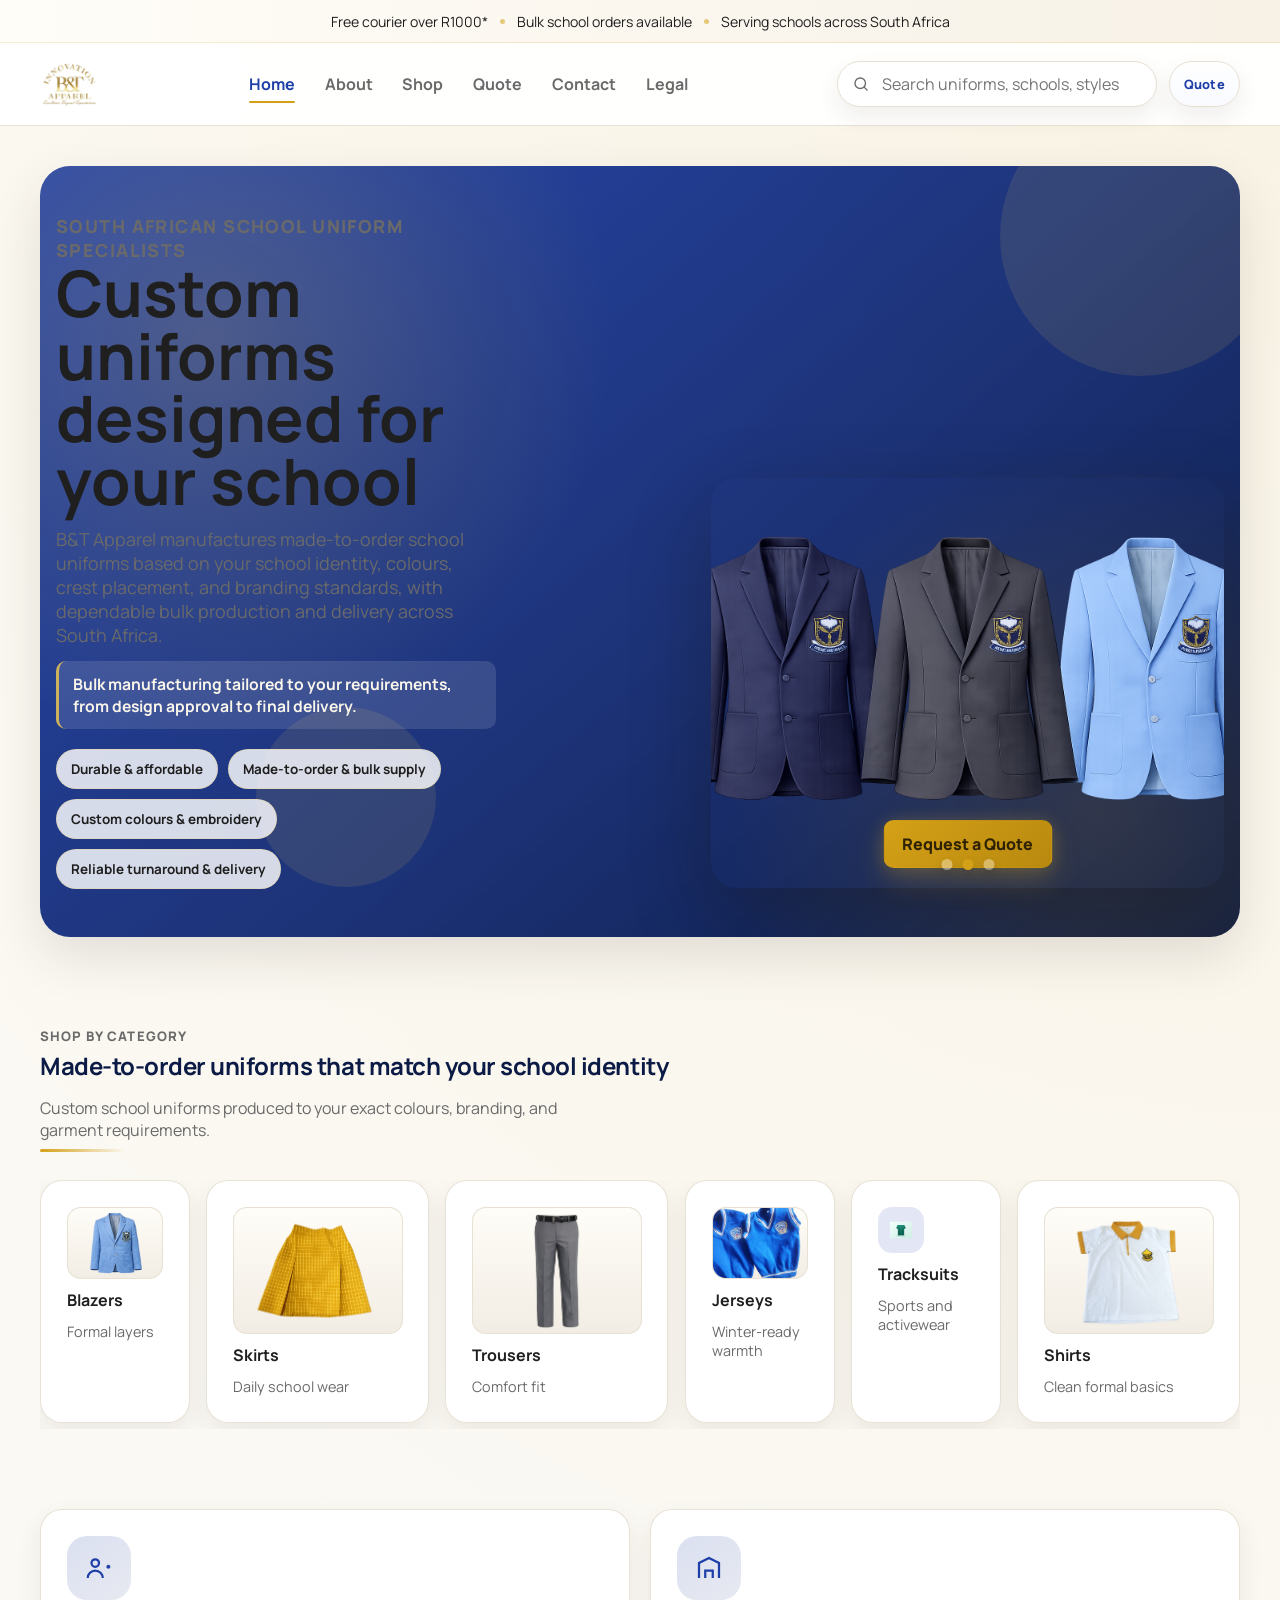
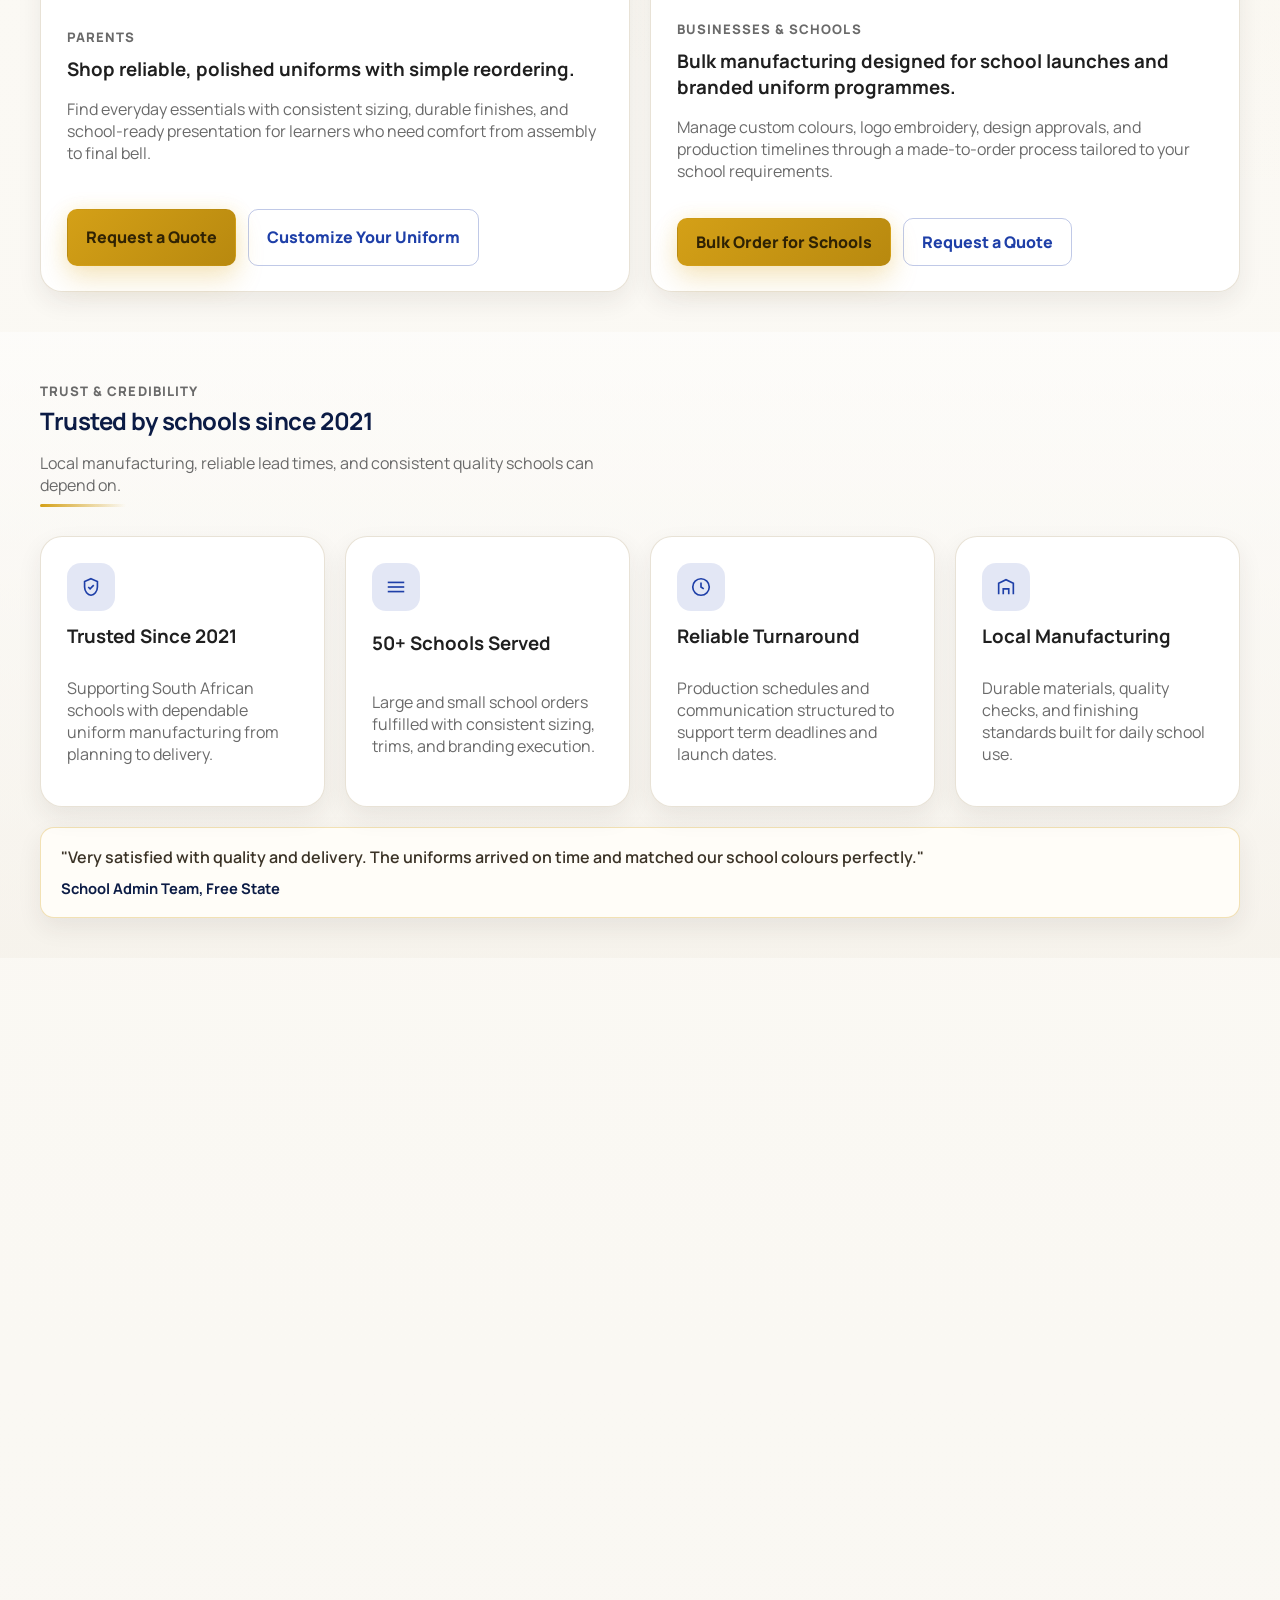
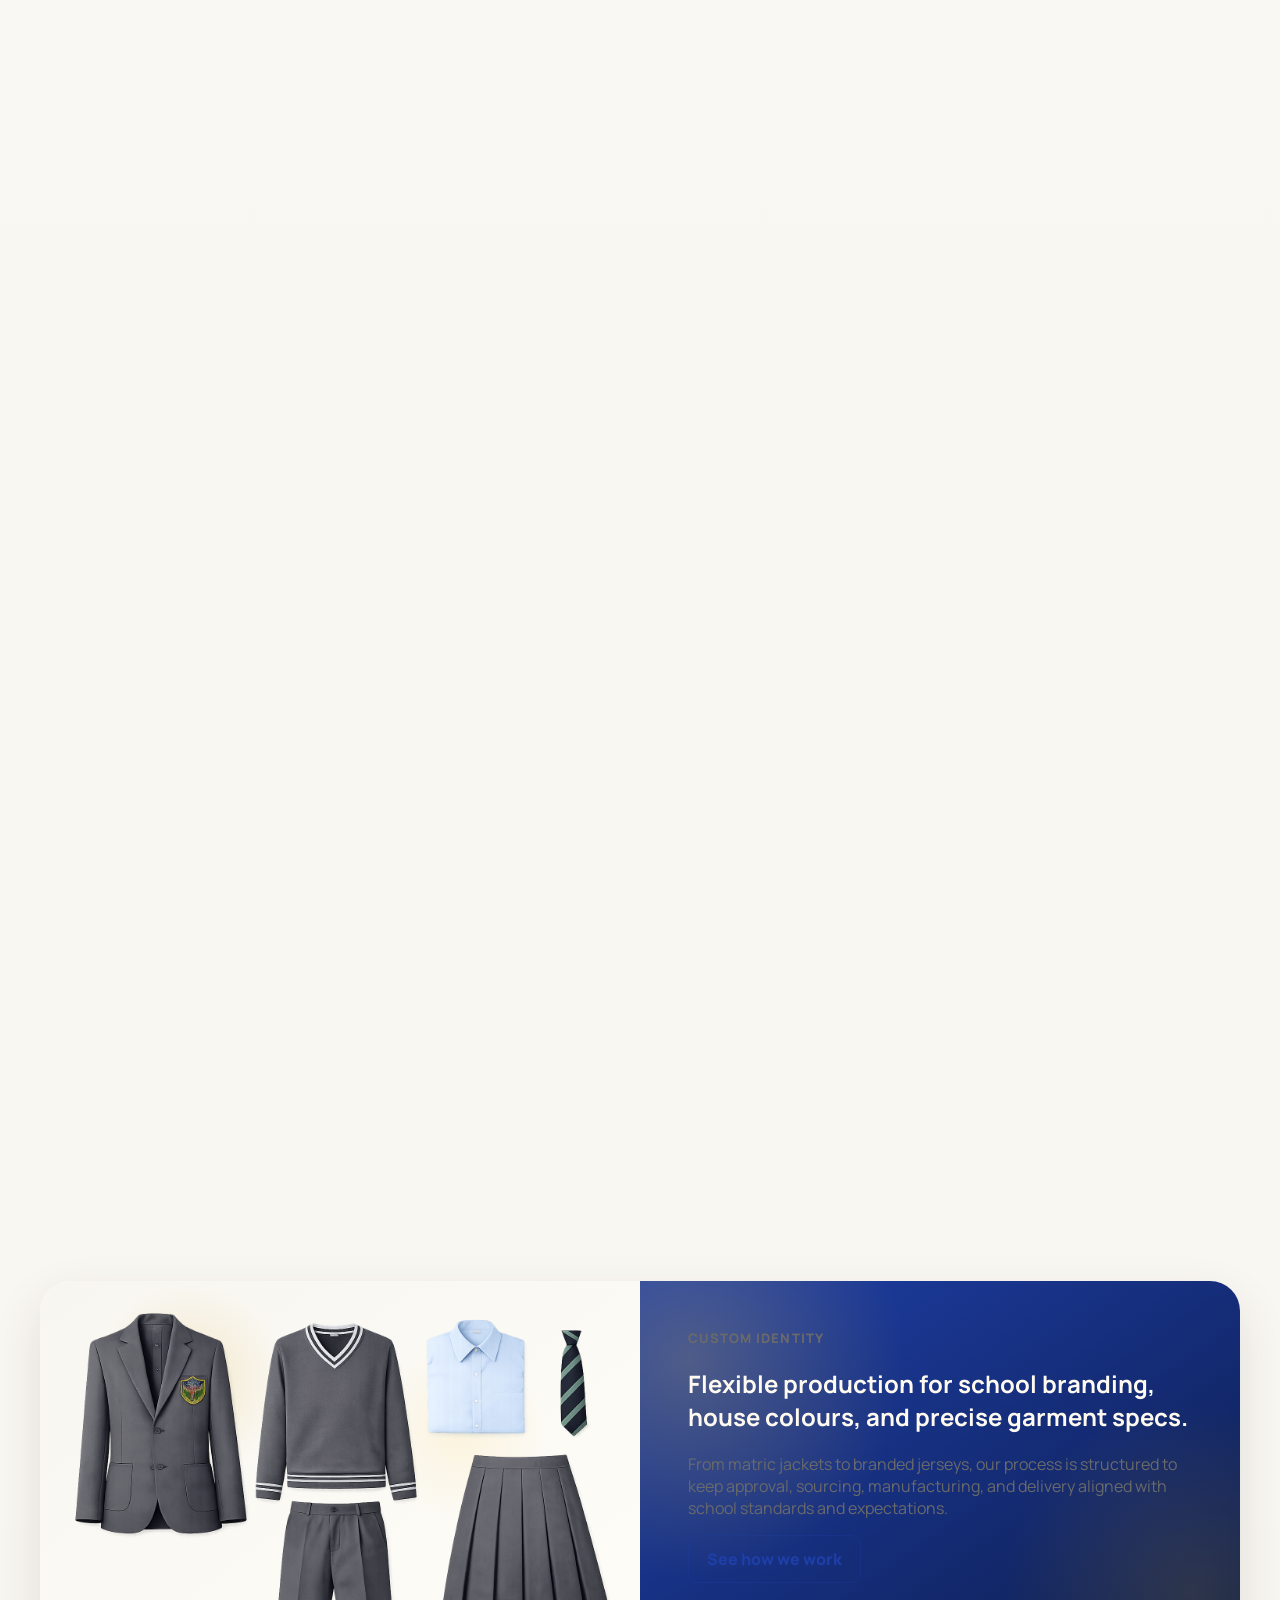
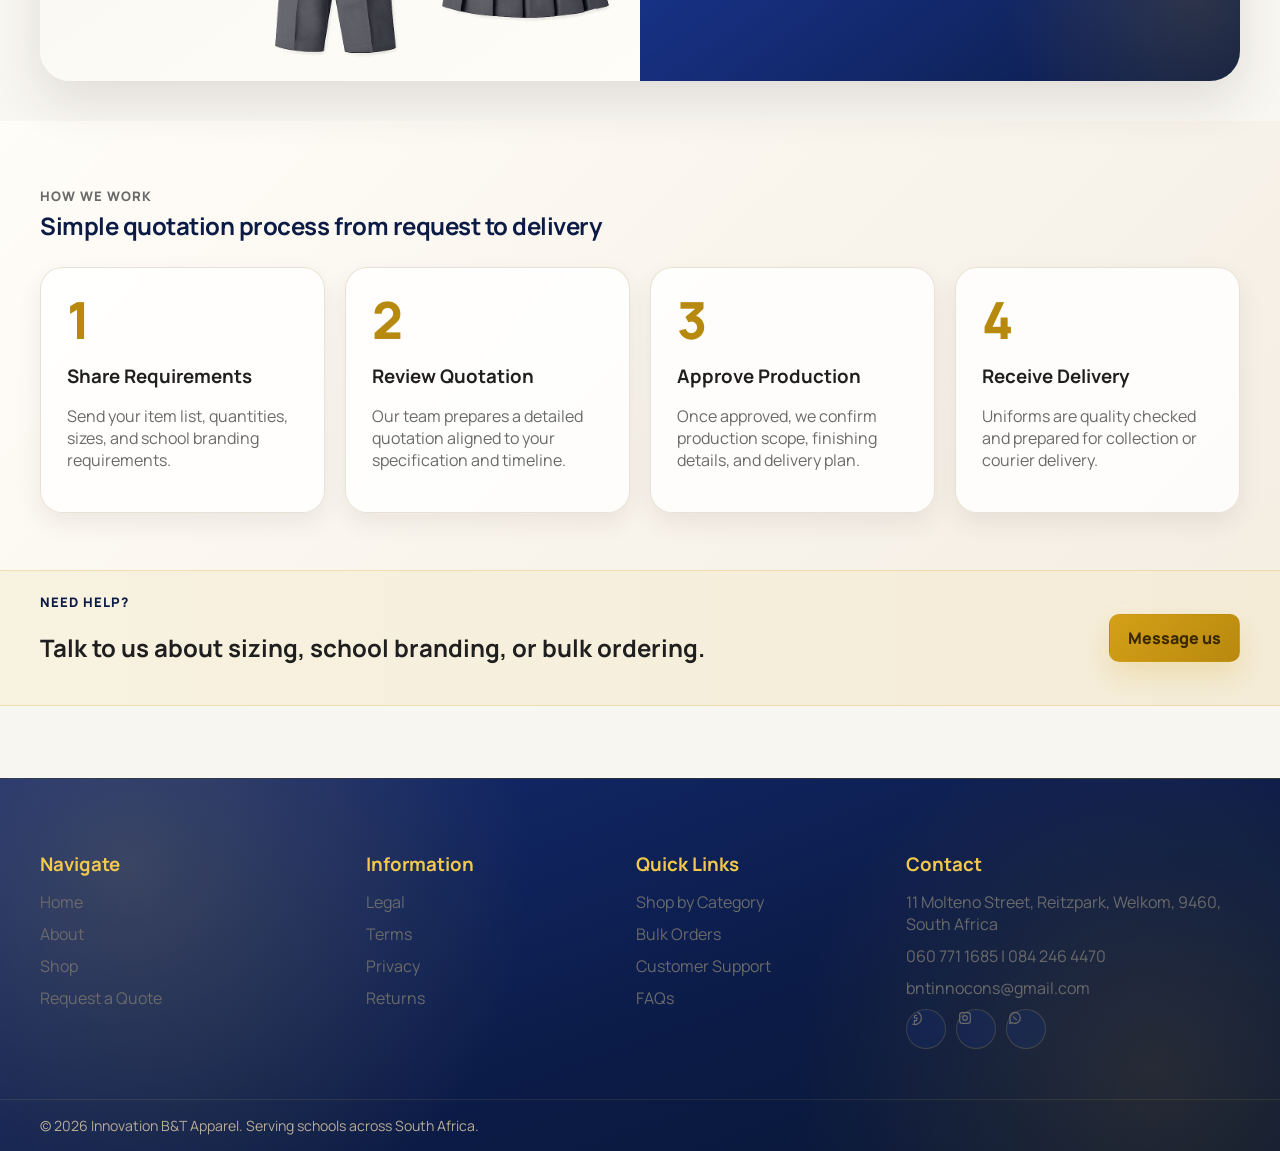
==== commit 4c4fbd6c: "Updated shop page, added blazer showcase images, removed unused archive images" ====
--- a/index.html
+++ b/index.html
@@ -1,4 +1,4 @@
-﻿<!DOCTYPE html>
+<!DOCTYPE html>
 <html lang="en">
 <head>
   <meta charset="UTF-8">
@@ -8,6 +8,8 @@
   <link rel="preconnect" href="https://fonts.gstatic.com" crossorigin>
   <link href="https://fonts.googleapis.com/css2?family=Manrope:wght@400;500;600;700;800&display=swap" rel="stylesheet">
   <link rel="stylesheet" href="styles.css">
+  <link rel="icon" type="image/png" sizes="256x256" href="assets/images/logo/logo-256.png">
+  <link rel="apple-touch-icon" href="assets/images/logo/logo-256.png">
 </head>
 <body>
   <div class="promo-bar">
@@ -92,8 +94,11 @@
             <div class="hero-layout">
               <div class="hero-copy">
                 <p class="section-label">South African School Uniform Specialists</p>
-                <h1>Quality school uniforms built for every school day</h1>
-                <p>B&amp;T Apparel delivers durable, affordable school uniforms with reliable turnaround times, supporting made-to-order production and bulk supply for parents, schools, and large orders.</p>
+                <!-- Improved: Custom manufacturing headline and positioning -->
+                <h1>Custom uniforms designed for your school</h1>
+                <p>B&amp;T Apparel manufactures made-to-order school uniforms based on your school identity, colours, crest placement, and branding standards, with dependable bulk production and delivery across South Africa.</p>
+                <!-- Added: Custom manufacturing message -->
+                <p class="hero-manufacturing-note">Bulk manufacturing tailored to your requirements, from design approval to final delivery.</p>
                 <div class="hero-trust-strip" aria-label="Key service strengths">
                   <span>Durable &amp; affordable</span>
                   <span>Made-to-order &amp; bulk supply</span>
@@ -127,7 +132,8 @@
                     <button class="hero-dot" type="button" aria-label="Show slide 3" data-slide-dot></button>
                   </div>
                 </div>
-                <a class="btn hero-quote-btn" href="quote.html">Get a Quote</a>
+                <!-- Improved: Above-the-fold primary CTA -->
+                <a class="btn hero-quote-btn" href="quote.html">Request a Quote</a>
               </div>
             </div>
           </div>
@@ -140,46 +146,56 @@
         <div class="section-head">
           <div class="title-stack">
             <p class="section-label">Shop by Category</p>
-            <h2>Uniform essentials built for every school day</h2>
+            <!-- Improved: Custom manufacturing emphasis near top -->
+            <h2>Made-to-order uniforms that match your school identity</h2>
+            <p>Custom school uniforms produced to your exact colours, branding, and garment requirements.</p>
             <div class="title-rule"></div>
           </div>
         </div>
         <div class="chip-row" aria-label="Category strip">
           <article class="category-tile">
-            <span class="icon-wrap"><img src="assets/images/icons/uniform-blazer.svg" alt="" aria-hidden="true"></span>
+            <span class="category-media">
+              <!-- Updated: Blazers image -->
+              <img src="assets/images/showcase/blazers/grey-school-uniform-blazer.png" alt="School blazer front view">
+            </span>
             <strong>Blazers</strong>
             <span>Formal layers</span>
           </article>
           <article class="category-tile">
-            <span class="icon-wrap"><img src="assets/images/icons/uniform-skirt.svg" alt="" aria-hidden="true"></span>
+            <span class="category-media">
+              <img src="assets/images/showcase/skirts/yellow-plaid-school-skirt.png" alt="School skirt">
+            </span>
             <strong>Skirts</strong>
             <span>Daily school wear</span>
           </article>
           <article class="category-tile">
-            <span class="icon-wrap"><img src="assets/images/icons/uniform-pants.svg" alt="" aria-hidden="true"></span>
+            <span class="category-media">
+              <img src="assets/images/products/grey-school-pants.png" alt="School trousers">
+            </span>
             <strong>Trousers</strong>
             <span>Comfort fit</span>
           </article>
           <article class="category-tile">
-            <span class="icon-wrap"><svg viewBox="0 0 24 24" fill="none" stroke="currentColor" stroke-width="1.8"><path d="m7 18 2-10h6l2 10"></path><path d="M8 8c0-2.2 1.8-4 4-4s4 1.8 4 4"></path></svg></span>
+            <span class="category-media">
+              <img src="assets/images/showcase/jerseys/blue-aurora-school-jersey-photo.png" alt="School jersey">
+            </span>
             <strong>Jerseys</strong>
             <span>Winter-ready warmth</span>
           </article>
           <article class="category-tile">
+            <!-- Reverted: Tracksuits back to icon -->
             <span class="icon-wrap"><img src="assets/images/icons/uniform-tracksuit.svg" alt="" aria-hidden="true"></span>
             <strong>Tracksuits</strong>
             <span>Sports and activewear</span>
           </article>
           <article class="category-tile">
-            <span class="icon-wrap"><img src="assets/images/icons/uniform-shirt.svg" alt="" aria-hidden="true"></span>
+            <span class="category-media">
+              <img src="assets/images/showcase/polos/white-gold-trim-school-polo.png" alt="School shirt">
+            </span>
             <strong>Shirts</strong>
             <span>Clean formal basics</span>
           </article>
-          <article class="category-tile">
-            <span class="icon-wrap"><img src="assets/images/icons/uniform-embroidery.svg" alt="" aria-hidden="true"></span>
-            <strong>Embroidery</strong>
-            <span>School branding</span>
-          </article>
+          <!-- Removed: Embroidery category -->
         </div>
       </div>
     </section>
@@ -194,8 +210,10 @@
             <p>Find everyday essentials with consistent sizing, durable finishes, and school-ready presentation for learners who need comfort from assembly to final bell.</p>
           </div>
           <div class="btn-row">
-            <a class="btn btn-primary" href="shop.html">Browse stock</a>
-            <a class="btn btn-secondary" href="contact.html">Ask a question</a>
+            <!-- Improved: CTA button -->
+            <a class="btn btn-primary" href="quote.html">Request a Quote</a>
+            <!-- Added: CTA button -->
+            <a class="btn btn-secondary" href="quote.html">Customize Your Uniform</a>
           </div>
         </article>
 
@@ -203,14 +221,65 @@
           <span class="audience-hero"><svg viewBox="0 0 24 24" fill="none" stroke="currentColor" stroke-width="1.8"><path d="M4 20V8l8-4 8 4v12"></path><path d="M9 20v-6h6v6"></path></svg></span>
           <div>
             <p class="section-label">Businesses &amp; Schools</p>
-            <h3>Bulk ordering built for term launches and branded supply programmes.</h3>
-            <p>Manage custom colours, embroidery, design approvals, and production timelines through a streamlined made-to-order and bulk manufacturing process.</p>
+            <!-- Improved: Custom manufacturing message -->
+            <h3>Bulk manufacturing designed for school launches and branded uniform programmes.</h3>
+            <p>Manage custom colours, logo embroidery, design approvals, and production timelines through a made-to-order process tailored to your school requirements.</p>
           </div>
           <div class="btn-row">
-            <a class="btn btn-primary" href="quote.html">Request quotation</a>
-            <a class="btn btn-secondary" href="about.html">View capabilities</a>
+            <!-- Improved: CTA button -->
+            <a class="btn btn-primary" href="quote.html">Bulk Order for Schools</a>
+            <!-- Added: CTA button -->
+            <a class="btn btn-secondary" href="quote.html">Request a Quote</a>
           </div>
         </article>
+      </div>
+    </section>
+
+    <!-- Added: Trust & credibility section -->
+    <section class="section-tight trust-section">
+      <div class="container">
+        <div class="section-head">
+          <div class="title-stack">
+            <p class="section-label">Trust &amp; Credibility</p>
+            <h2>Trusted by schools since 2021</h2>
+            <p>Local manufacturing, reliable lead times, and consistent quality schools can depend on.</p>
+            <div class="title-rule"></div>
+          </div>
+        </div>
+        <div class="feature-grid trust-grid">
+          <article class="feature-card trust-card">
+            <span class="trust-icon" aria-hidden="true">
+              <svg viewBox="0 0 24 24" fill="none" stroke="currentColor" stroke-width="1.8"><path d="M12 3l7 3v6c0 5-3.5 8.5-7 9-3.5-.5-7-4-7-9V6l7-3z"></path><path d="m9 12 2 2 4-4"></path></svg>
+            </span>
+            <h3>Trusted Since 2021</h3>
+            <p>Supporting South African schools with dependable uniform manufacturing from planning to delivery.</p>
+          </article>
+          <article class="feature-card trust-card">
+            <span class="trust-icon" aria-hidden="true">
+              <svg viewBox="0 0 24 24" fill="none" stroke="currentColor" stroke-width="1.8"><path d="M3 12h18"></path><path d="M3 7h18"></path><path d="M3 17h18"></path></svg>
+            </span>
+            <h3>50+ Schools Served</h3>
+            <p>Large and small school orders fulfilled with consistent sizing, trims, and branding execution.</p>
+          </article>
+          <article class="feature-card trust-card">
+            <span class="trust-icon" aria-hidden="true">
+              <svg viewBox="0 0 24 24" fill="none" stroke="currentColor" stroke-width="1.8"><circle cx="12" cy="12" r="9"></circle><path d="M12 7v5l3 2"></path></svg>
+            </span>
+            <h3>Reliable Turnaround</h3>
+            <p>Production schedules and communication structured to support term deadlines and launch dates.</p>
+          </article>
+          <article class="feature-card trust-card">
+            <span class="trust-icon" aria-hidden="true">
+              <svg viewBox="0 0 24 24" fill="none" stroke="currentColor" stroke-width="1.8"><path d="M4 20V8l8-4 8 4v12"></path><path d="M9 20v-6h6v6"></path></svg>
+            </span>
+            <h3>Local Manufacturing</h3>
+            <p>Durable materials, quality checks, and finishing standards built for daily school use.</p>
+          </article>
+        </div>
+        <div class="trust-testimonial">
+          <p>"Very satisfied with quality and delivery. The uniforms arrived on time and matched our school colours perfectly."</p>
+          <strong>School Admin Team, Free State</strong>
+        </div>
       </div>
     </section>
 
@@ -438,7 +507,7 @@
       </div>
     </div>
     <div class="copyright-strip">
-      <div class="container">Â© 2026 Innovation B&amp;T Apparel. Serving schools across South Africa.</div>
+      <div class="container">© 2026 Innovation B&amp;T Apparel. Serving schools across South Africa.</div>
     </div>
   </footer>
 
@@ -452,3 +521,4 @@
 
 
 
+
--- a/styles.css
+++ b/styles.css
@@ -666,6 +666,17 @@
   font-size: clamp(1rem, 1.4vw, 1.14rem);
 }
 
+.hero-manufacturing-note {
+  margin-top: 14px !important;
+  padding: 12px 14px;
+  border-left: 3px solid rgba(var(--gold-soft-rgb), 0.8);
+  border-radius: 10px;
+  background: rgba(255, 255, 255, 0.12);
+  color: #f9f5ea !important;
+  font-size: 0.98rem !important;
+  font-weight: 700;
+}
+
 .hero-trust-strip {
   display: flex;
   flex-wrap: wrap;
@@ -839,6 +850,7 @@
   overflow-x: auto;
   padding-bottom: 6px;
   scrollbar-width: thin;
+  align-items: stretch;
 }
 
 .chip-row::-webkit-scrollbar {
@@ -852,9 +864,27 @@
 
 .category-tile {
   min-width: 150px;
-  display: grid;
+  min-height: 220px;
+  display: grid;
+  grid-template-rows: auto auto 1fr;
   gap: 12px;
   align-content: start;
+}
+
+.category-media {
+  width: 100%;
+  aspect-ratio: 4 / 3;
+  border-radius: 14px;
+  overflow: hidden;
+  border: 1px solid rgba(230, 223, 210, 0.9);
+  background: linear-gradient(180deg, #fffdf8, #f2ede4);
+}
+
+.category-media img {
+  width: 100%;
+  height: 100%;
+  object-fit: cover;
+  object-position: center;
 }
 
 .icon-wrap {
@@ -929,6 +959,56 @@
 .step-card p,
 .muted {
   color: var(--muted);
+}
+
+.trust-section {
+  background: linear-gradient(180deg, rgba(255, 255, 255, 0.5), rgba(242, 237, 228, 0.48));
+}
+
+.trust-grid {
+  align-items: stretch;
+}
+
+.trust-card {
+  display: grid;
+  gap: 12px;
+}
+
+.trust-icon {
+  width: 48px;
+  height: 48px;
+  border-radius: 14px;
+  display: grid;
+  place-items: center;
+  background: rgba(var(--brand-blue-rgb), 0.12);
+  color: var(--brand-blue);
+}
+
+.trust-icon svg {
+  width: 22px;
+  height: 22px;
+}
+
+.trust-testimonial {
+  margin-top: var(--space-4);
+  padding: 18px 20px;
+  border: 1px solid rgba(var(--gold-rgb), 0.3);
+  border-radius: var(--radius-sm);
+  background: #fffdf8;
+  box-shadow: var(--shadow-sm);
+}
+
+.trust-testimonial p {
+  margin: 0;
+  color: #3b3327;
+  font-weight: 600;
+}
+
+.trust-testimonial strong {
+  display: inline-block;
+  margin-top: 10px;
+  color: var(--brand-blue-ink);
+  font-size: 0.92rem;
 }
 
 .product-grid {
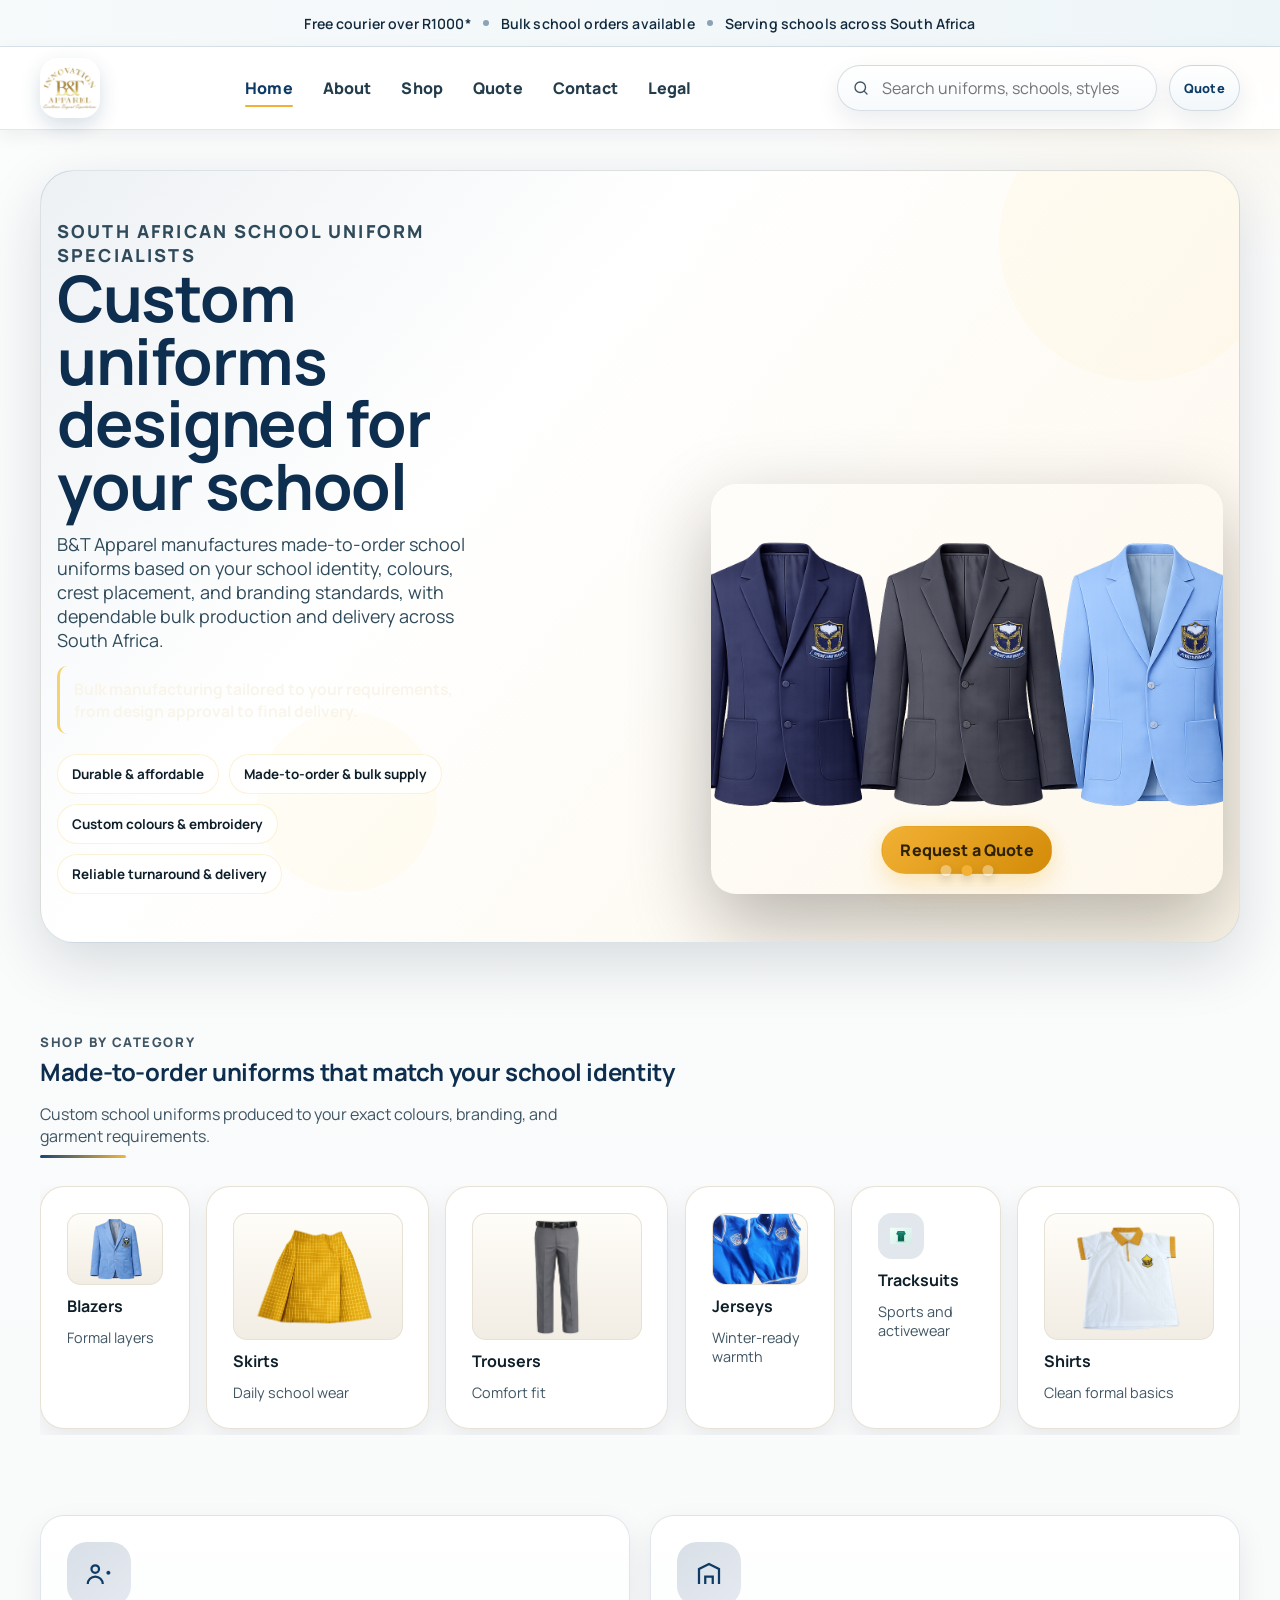
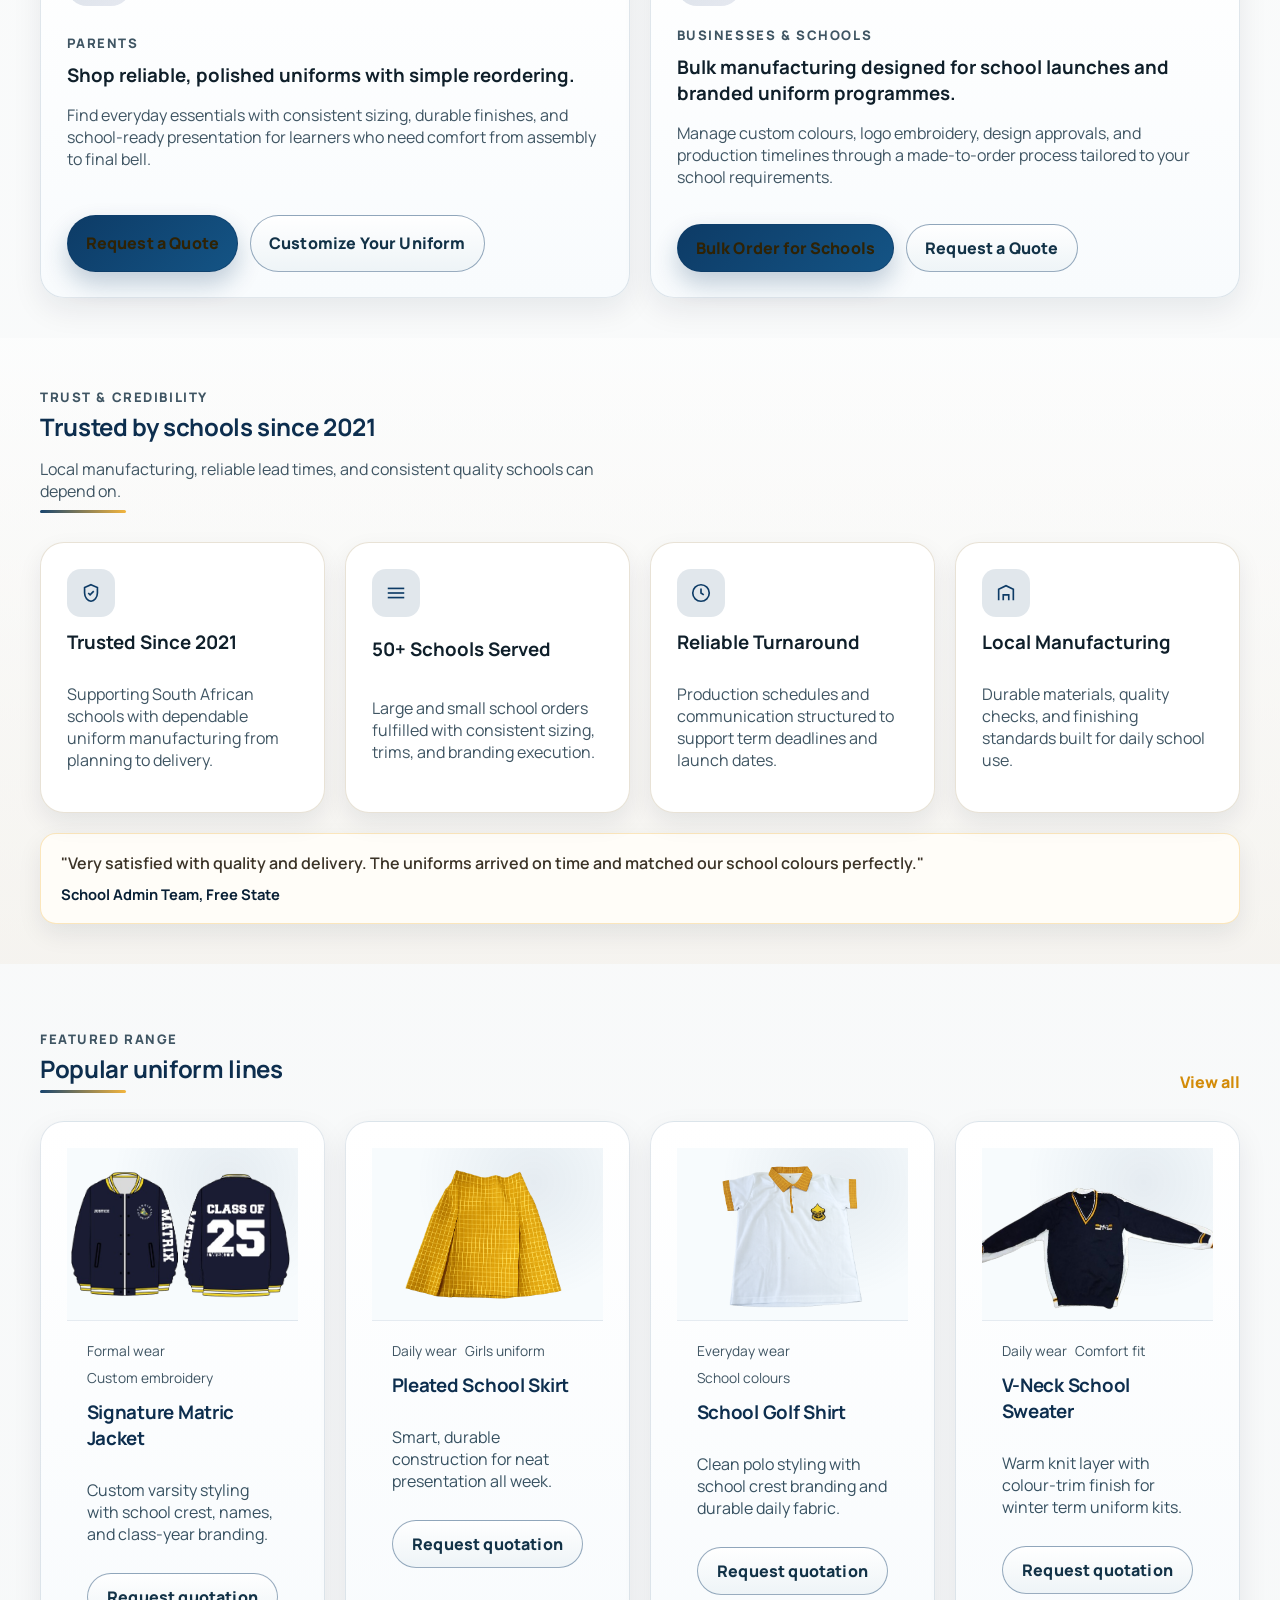
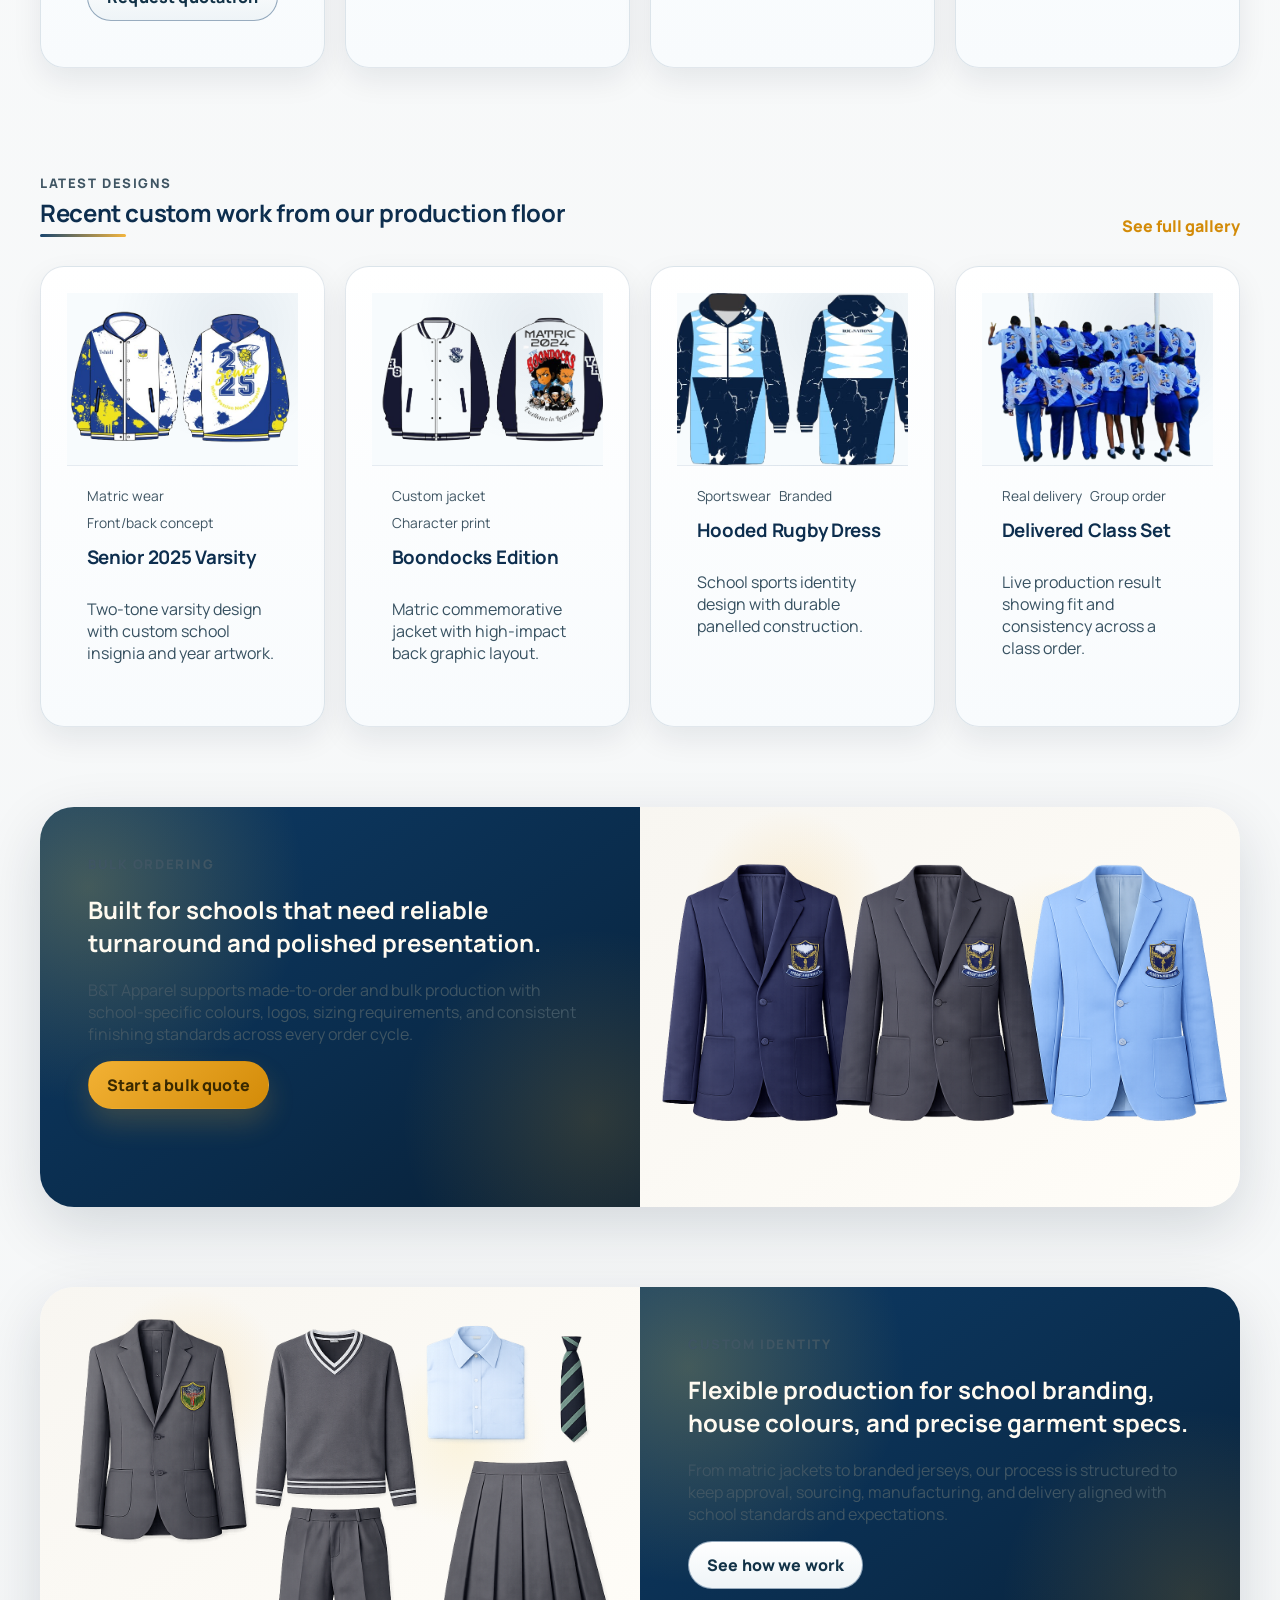
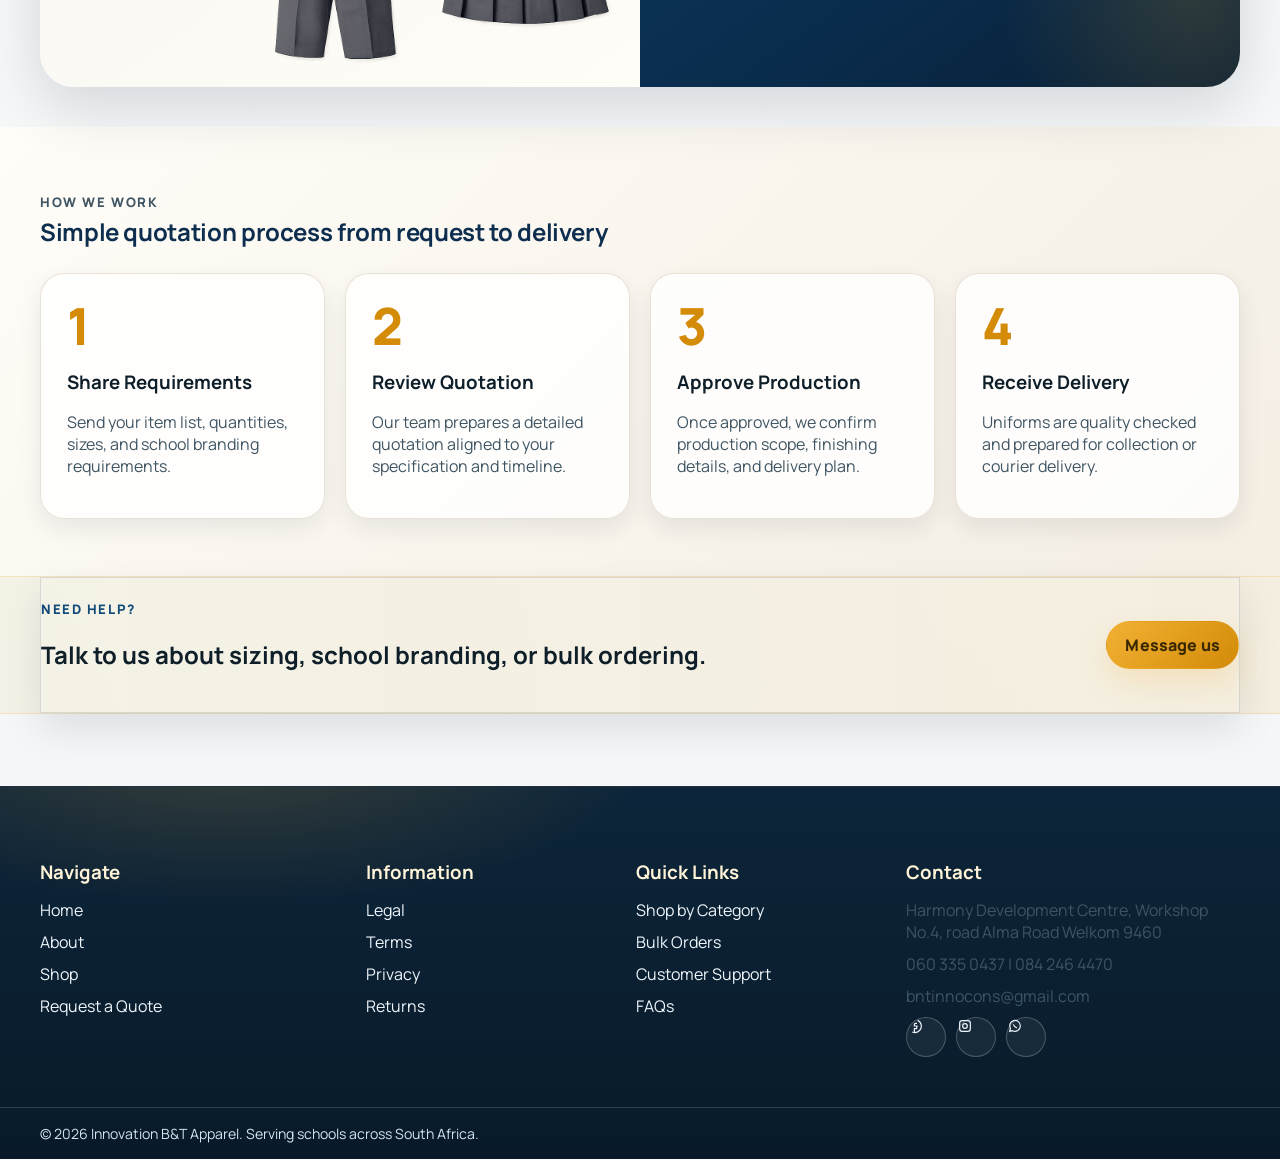
==== commit ac386b9c: "Website updates: SEO, modern UI refresh, content updates, asset path fixes" ====
--- a/index.html
+++ b/index.html
@@ -4,12 +4,42 @@
   <meta charset="UTF-8">
   <meta name="viewport" content="width=device-width, initial-scale=1.0">
   <title>B&amp;T Apparel | Premium School Uniform Store</title>
+  <meta name="description" content="Innovation B&amp;T Apparel supplies custom school uniforms, varsity jackets, dresses, polos, skirts, sweaters and bulk school orders in South Africa.">
+  <meta name="robots" content="index,follow">
+  <link rel="canonical" href="https://www.example.com/">
+  <meta property="og:type" content="website">
+  <meta property="og:title" content="B&amp;T Apparel | Premium School Uniform Store">
+  <meta property="og:description" content="Custom school uniforms and bulk production for schools across South Africa.">
+  <meta property="og:url" content="https://www.example.com/">
+  <meta property="og:image" content="https://www.example.com/assets/assets/images/logo/logo-1024.png">
+  <meta name="twitter:card" content="summary_large_image">
+  <meta name="twitter:title" content="B&amp;T Apparel | Premium School Uniform Store">
+  <meta name="twitter:description" content="Custom school uniforms and bulk production for schools across South Africa.">
+  <meta name="twitter:image" content="https://www.example.com/assets/assets/images/logo/logo-1024.png">
   <link rel="preconnect" href="https://fonts.googleapis.com">
   <link rel="preconnect" href="https://fonts.gstatic.com" crossorigin>
   <link href="https://fonts.googleapis.com/css2?family=Manrope:wght@400;500;600;700;800&display=swap" rel="stylesheet">
   <link rel="stylesheet" href="styles.css">
-  <link rel="icon" type="image/png" sizes="256x256" href="assets/images/logo/logo-256.png">
-  <link rel="apple-touch-icon" href="assets/images/logo/logo-256.png">
+  <link rel="icon" type="image/png" sizes="256x256" href="assets/assets/images/logo/logo-256.png">
+  <link rel="apple-touch-icon" href="assets/assets/images/logo/logo-256.png">
+  <script type="application/ld+json">
+  {
+    "@context": "https://schema.org",
+    "@type": "Organization",
+    "name": "Innovation B&T Apparel",
+    "url": "https://www.example.com/",
+    "logo": "https://www.example.com/assets/assets/images/logo/logo-512.png",
+    "email": "bntinnocons@gmail.com",
+    "telephone": "+27 60 335 0437",
+    "address": {
+      "@type": "PostalAddress",
+      "streetAddress": "Harmony Development Centre, Workshop No.4, road Alma Road",
+      "addressLocality": "Welkom",
+      "postalCode": "9460",
+      "addressCountry": "ZA"
+    }
+  }
+  </script>
 </head>
 <body>
   <div class="promo-bar">
@@ -27,8 +57,8 @@
       <a class="brand" href="index.html" aria-label="B and T Apparel home">
         <img
           class="brand-logo"
-          src="assets/images/logo/logo-256.png"
-          srcset="assets/images/logo/logo-256.png 256w, assets/images/logo/logo-512.png 512w, assets/images/logo/logo-1024.png 1024w"
+          src="assets/assets/images/logo/logo-256.png"
+          srcset="assets/assets/images/logo/logo-256.png 256w, assets/assets/images/logo/logo-512.png 512w, assets/assets/images/logo/logo-1024.png 1024w"
           sizes="(max-width: 767px) 44px, 52px"
           alt="Innovation B and T Apparel logo"
         >
@@ -110,19 +140,19 @@
                 <div class="hero-slideshow" aria-label="Featured uniform gallery" data-slideshow>
                   <img
                     class="hero-image is-active"
-                    src="assets/images/hero/south-african-disadvantaged-community-school-uniform-hope.jpg.png"
+                    src="assets/assets/images/hero/south-african-disadvantaged-community-school-uniform-hope.jpg.png"
                     alt="South African school learners wearing uniforms"
                     data-slide
                   >
                   <img
                     class="hero-image"
-                    src="assets/images/hero/school-uniform-set.png"
+                    src="assets/assets/images/hero/school-uniform-set.png"
                     alt="School uniform set laid out for display"
                     data-slide
                   >
                   <img
                     class="hero-image"
-                    src="assets/images/branding/custom-school-uniform-design.png"
+                    src="assets/assets/images/branding/custom-school-uniform-design.png"
                     alt="Custom branded school uniform designs"
                     data-slide
                   >
@@ -156,41 +186,41 @@
           <article class="category-tile">
             <span class="category-media">
               <!-- Updated: Blazers image -->
-              <img src="assets/images/showcase/blazers/grey-school-uniform-blazer.png" alt="School blazer front view">
+              <img src="assets/assets/images/showcase/blazers/grey-school-uniform-blazer.png" alt="School blazer front view">
             </span>
             <strong>Blazers</strong>
             <span>Formal layers</span>
           </article>
           <article class="category-tile">
             <span class="category-media">
-              <img src="assets/images/showcase/skirts/yellow-plaid-school-skirt.png" alt="School skirt">
+              <img src="assets/assets/images/showcase/skirts/yellow-plaid-school-skirt.png" alt="School skirt">
             </span>
             <strong>Skirts</strong>
             <span>Daily school wear</span>
           </article>
           <article class="category-tile">
             <span class="category-media">
-              <img src="assets/images/products/grey-school-pants.png" alt="School trousers">
+              <img src="assets/assets/images/products/grey-school-pants.png" alt="School trousers">
             </span>
             <strong>Trousers</strong>
             <span>Comfort fit</span>
           </article>
           <article class="category-tile">
             <span class="category-media">
-              <img src="assets/images/showcase/jerseys/blue-aurora-school-jersey-photo.png" alt="School jersey">
+              <img src="assets/assets/images/showcase/jerseys/blue-aurora-school-jersey-photo.png" alt="School jersey">
             </span>
             <strong>Jerseys</strong>
             <span>Winter-ready warmth</span>
           </article>
           <article class="category-tile">
             <!-- Reverted: Tracksuits back to icon -->
-            <span class="icon-wrap"><img src="assets/images/icons/uniform-tracksuit.svg" alt="" aria-hidden="true"></span>
+            <span class="icon-wrap"><img src="assets/assets/images/icons/uniform-tracksuit.svg" alt="" aria-hidden="true"></span>
             <strong>Tracksuits</strong>
             <span>Sports and activewear</span>
           </article>
           <article class="category-tile">
             <span class="category-media">
-              <img src="assets/images/showcase/polos/white-gold-trim-school-polo.png" alt="School shirt">
+              <img src="assets/assets/images/showcase/polos/white-gold-trim-school-polo.png" alt="School shirt">
             </span>
             <strong>Shirts</strong>
             <span>Clean formal basics</span>
@@ -296,7 +326,7 @@
 
         <div class="product-grid">
           <article class="card product-card">
-            <div class="product-media"><img src="assets/images/showcase/jackets/navy-class-of-2025-varsity-jacket.png" alt="Navy class of 2025 varsity jacket design"></div>
+            <div class="product-media"><img src="assets/assets/images/showcase/jackets/navy-class-of-2025-varsity-jacket.png" alt="Navy class of 2025 varsity jacket design"></div>
             <div class="product-body">
               <div class="product-meta"><span>Formal wear</span><span>Custom embroidery</span></div>
               <h3>Signature Matric Jacket</h3>
@@ -306,7 +336,7 @@
           </article>
 
           <article class="card product-card">
-            <div class="product-media"><img src="assets/images/showcase/skirts/yellow-plaid-school-skirt.png" alt="Yellow plaid school skirt"></div>
+            <div class="product-media"><img src="assets/assets/images/showcase/skirts/yellow-plaid-school-skirt.png" alt="Yellow plaid school skirt"></div>
             <div class="product-body">
               <div class="product-meta"><span>Daily wear</span><span>Girls uniform</span></div>
               <h3>Pleated School Skirt</h3>
@@ -316,7 +346,7 @@
           </article>
 
           <article class="card product-card">
-            <div class="product-media"><img src="assets/images/showcase/polos/white-gold-trim-school-polo.png" alt="White and gold school polo shirt"></div>
+            <div class="product-media"><img src="assets/assets/images/showcase/polos/white-gold-trim-school-polo.png" alt="White and gold school polo shirt"></div>
             <div class="product-body">
               <div class="product-meta"><span>Everyday wear</span><span>School colours</span></div>
               <h3>School Golf Shirt</h3>
@@ -326,7 +356,7 @@
           </article>
 
           <article class="card product-card">
-            <div class="product-media"><img src="assets/images/showcase/sweaters/navy-white-v-neck-school-sweater.png" alt="Navy and white v-neck school sweater"></div>
+            <div class="product-media"><img src="assets/assets/images/showcase/sweaters/navy-white-v-neck-school-sweater.png" alt="Navy and white v-neck school sweater"></div>
             <div class="product-body">
               <div class="product-meta"><span>Daily wear</span><span>Comfort fit</span></div>
               <h3>V-Neck School Sweater</h3>
@@ -351,7 +381,7 @@
 
         <div class="product-grid">
           <article class="card product-card">
-            <div class="product-media"><img src="assets/images/showcase/jackets/white-blue-senior-2025-varsity-jacket.png" alt="White and blue senior 2025 varsity jacket design"></div>
+            <div class="product-media"><img src="assets/assets/images/showcase/jackets/white-blue-senior-2025-varsity-jacket.png" alt="White and blue senior 2025 varsity jacket design"></div>
             <div class="product-body">
               <div class="product-meta"><span>Matric wear</span><span>Front/back concept</span></div>
               <h3>Senior 2025 Varsity</h3>
@@ -360,7 +390,7 @@
           </article>
 
           <article class="card product-card">
-            <div class="product-media"><img src="assets/images/showcase/jackets/black-navy-matric-2024-boondocks-varsity-jacket.png" alt="Matric 2024 boondocks varsity jacket design"></div>
+            <div class="product-media"><img src="assets/assets/images/showcase/jackets/black-navy-matric-2024-boondocks-varsity-jacket.png" alt="Matric 2024 boondocks varsity jacket design"></div>
             <div class="product-body">
               <div class="product-meta"><span>Custom jacket</span><span>Character print</span></div>
               <h3>Boondocks Edition</h3>
@@ -369,7 +399,7 @@
           </article>
 
           <article class="card product-card">
-            <div class="product-media"><img src="assets/images/showcase/dresses/blue-roc-nations-hooded-rugby-dress.png" alt="Blue ROC Nations hooded rugby dress"></div>
+            <div class="product-media"><img src="assets/assets/images/showcase/dresses/blue-roc-nations-hooded-rugby-dress.png" alt="Blue ROC Nations hooded rugby dress"></div>
             <div class="product-body">
               <div class="product-meta"><span>Sportswear</span><span>Branded</span></div>
               <h3>Hooded Rugby Dress</h3>
@@ -378,7 +408,7 @@
           </article>
 
           <article class="card product-card">
-            <div class="product-media"><img src="assets/images/showcase/groups/blue-senior-2025-uniform-group-photo.png" alt="Senior 2025 uniform group photo"></div>
+            <div class="product-media"><img src="assets/assets/images/showcase/groups/blue-senior-2025-uniform-group-photo.png" alt="Senior 2025 uniform group photo"></div>
             <div class="product-body">
               <div class="product-meta"><span>Real delivery</span><span>Group order</span></div>
               <h3>Delivered Class Set</h3>
@@ -401,7 +431,7 @@
             </div>
           </div>
           <div class="split-media">
-            <img src="assets/images/hero/school-uniform-set.png" alt="School uniform set for bulk ordering">
+            <img src="assets/assets/images/hero/school-uniform-set.png" alt="School uniform set for bulk ordering">
           </div>
         </div>
       </div>
@@ -419,7 +449,7 @@
             </div>
           </div>
           <div class="split-media">
-            <img src="assets/images/branding/custom-school-uniform-design.png" alt="Custom school uniform design options">
+            <img src="assets/assets/images/branding/custom-school-uniform-design.png" alt="Custom school uniform design options">
           </div>
         </div>
       </div>
@@ -495,13 +525,13 @@
         </div>
         <div class="footer-block">
           <h3>Contact</h3>
-          <p>11 Molteno Street, Reitzpark, Welkom, 9460, South Africa</p>
-          <p>060 771 1685 | 084 246 4470</p>
+          <p>Harmony Development Centre, Workshop No.4, road Alma Road Welkom 9460</p>
+          <p>060 335 0437 | 084 246 4470</p>
           <p>bntinnocons@gmail.com</p>
           <div class="social-row">
             <a class="social-link" href="#" aria-label="Facebook"><svg viewBox="0 0 24 24" fill="none" stroke="currentColor" stroke-width="1.8"><path d="M15 8h-2a2 2 0 0 0-2 2v2h4l-.6 4H11v5"></path><path d="M16 3.5A9.5 9.5 0 1 1 8 21"></path></svg></a>
             <a class="social-link" href="#" aria-label="Instagram"><svg viewBox="0 0 24 24" fill="none" stroke="currentColor" stroke-width="1.8"><rect x="4" y="4" width="16" height="16" rx="4"></rect><circle cx="12" cy="12" r="3.5"></circle><path d="M17.5 6.5h.01"></path></svg></a>
-            <a class="social-link" href="https://wa.me/27607711685?text=Hello%20B%26T%20Apparel%2C%20I%20would%20like%20a%20quotation." target="_blank" rel="noopener" aria-label="WhatsApp"><svg viewBox="0 0 24 24" fill="none" stroke="currentColor" stroke-width="1.8"><path d="M20 12a8 8 0 0 1-11.7 7L4 20l1.2-4.1A8 8 0 1 1 20 12Z"></path><path d="M9.5 9.5c1 3 2.5 4.5 5.5 5.5"></path></svg></a>
+            <a class="social-link" href="https://wa.me/27603350437?text=Hello%20B%26T%20Apparel%2C%20I%20would%20like%20a%20quotation." target="_blank" rel="noopener" aria-label="WhatsApp"><svg viewBox="0 0 24 24" fill="none" stroke="currentColor" stroke-width="1.8"><path d="M20 12a8 8 0 0 1-11.7 7L4 20l1.2-4.1A8 8 0 1 1 20 12Z"></path><path d="M9.5 9.5c1 3 2.5 4.5 5.5 5.5"></path></svg></a>
           </div>
         </div>
       </div>
@@ -512,7 +542,7 @@
   </footer>
 
   <script src="main.js"></script>
-  <script src="assets/js/scroll-anim.js"></script>
+  <script src="assets/assets/js/scroll-anim.js"></script>
 </body>
 </html>
 
--- a/styles.css
+++ b/styles.css
@@ -1727,3 +1727,282 @@
   }
 }
 
+
+/* ----------------------------------------------------------
+   Modern Premium Refresh (non-breaking overrides)
+----------------------------------------------------------- */
+:root {
+  --bg: #f4f6f7;
+  --surface: #ffffff;
+  --surface-alt: #eef2f4;
+  --text: #0f1f2a;
+  --muted: #3f5563;
+  --line: #d8e0e6;
+  --brand-blue: #0d3b66;
+  --brand-blue-dark: #0a2c4c;
+  --brand-blue-ink: #081f35;
+  --brand-blue-rgb: 13, 59, 102;
+  --gold: #f2b134;
+  --gold-strong: #d38b08;
+  --gold-soft: #ffd27a;
+  --gold-rgb: 242, 177, 52;
+  --success: #2d8a63;
+  --shadow-sm: 0 10px 24px rgba(8, 31, 53, 0.08);
+  --shadow-md: 0 20px 60px rgba(8, 31, 53, 0.14);
+  --radius-sm: 16px;
+  --radius-md: 24px;
+  --radius-lg: 34px;
+}
+
+body {
+  background:
+    radial-gradient(1200px 500px at 0% -10%, rgba(13, 59, 102, 0.08), transparent 60%),
+    radial-gradient(900px 420px at 100% 0%, rgba(242, 177, 52, 0.12), transparent 62%),
+    linear-gradient(180deg, #fbfcfc 0%, #f4f6f7 100%);
+}
+
+.promo-bar {
+  background: linear-gradient(90deg, #f7fafb, #eef5f8);
+  border-bottom: 1px solid rgba(13, 59, 102, 0.12);
+  color: #122a3d;
+}
+
+.promo-inner {
+  min-height: 46px;
+  font-weight: 600;
+  letter-spacing: 0.01em;
+}
+
+.promo-divider {
+  width: 6px;
+  height: 6px;
+  background: rgba(13, 59, 102, 0.45);
+}
+
+.site-header {
+  background: rgba(255, 255, 255, 0.9);
+  border-bottom: 1px solid rgba(13, 59, 102, 0.12);
+  box-shadow: 0 6px 18px rgba(8, 31, 53, 0.06);
+}
+
+.brand-logo {
+  border-radius: 18px;
+  box-shadow: 0 8px 20px rgba(13, 59, 102, 0.16);
+  background: #fff;
+}
+
+.nav-links a {
+  color: #233c4c;
+  font-weight: 800;
+  letter-spacing: 0.01em;
+}
+
+.nav-links a.active,
+.nav-links a:hover {
+  color: var(--brand-blue);
+}
+
+.search-shell {
+  border: 1px solid rgba(13, 59, 102, 0.16);
+  background: linear-gradient(180deg, #ffffff, #f7fafc);
+}
+
+.icon-btn {
+  border: 1px solid rgba(13, 59, 102, 0.18);
+  background: linear-gradient(180deg, #ffffff, #f2f7fa);
+  color: var(--brand-blue);
+  transition: transform 0.18s ease, box-shadow 0.18s ease, border-color 0.18s ease;
+}
+
+.icon-btn:hover {
+  transform: translateY(-2px);
+  border-color: rgba(13, 59, 102, 0.35);
+  box-shadow: 0 12px 24px rgba(8, 31, 53, 0.14);
+}
+
+.hero-shell {
+  border: 1px solid rgba(13, 59, 102, 0.14);
+  background:
+    linear-gradient(130deg, rgba(13, 59, 102, 0.07), rgba(255, 255, 255, 0.96) 36%, rgba(242, 177, 52, 0.1)),
+    #fff;
+  box-shadow: var(--shadow-md);
+}
+
+.hero-shell::before,
+.hero-shell::after {
+  opacity: 0.48;
+}
+
+.hero-copy h1 {
+  color: #0d2e4e;
+  letter-spacing: -0.02em;
+}
+
+.hero-copy p {
+  color: #2f4a5a;
+}
+
+.hero-card {
+  border: 1px solid rgba(13, 59, 102, 0.16);
+  background: linear-gradient(180deg, #ffffff, #f4f8fb);
+}
+
+.hero-card h2 {
+  color: #0d2e4e;
+}
+
+.card,
+.product-card {
+  border: 1px solid rgba(13, 59, 102, 0.12);
+  background: linear-gradient(180deg, #ffffff, #f8fbfd);
+  box-shadow: 0 12px 30px rgba(8, 31, 53, 0.08);
+}
+
+.card:hover,
+.product-card:hover {
+  transform: translateY(-6px);
+  box-shadow: 0 22px 44px rgba(8, 31, 53, 0.16);
+  border-color: rgba(13, 59, 102, 0.24);
+}
+
+.product-media {
+  border-bottom: 1px solid rgba(13, 59, 102, 0.08);
+  background:
+    radial-gradient(circle at 70% 20%, rgba(13, 59, 102, 0.08), transparent 55%),
+    #f7fbfd;
+}
+
+.product-card h3,
+.section-head h2,
+.hero-banner h1 {
+  color: #0d2e4e;
+  letter-spacing: -0.015em;
+}
+
+.product-card p,
+.hero-banner p,
+.section-copy p {
+  color: #375161;
+}
+
+.btn {
+  border-radius: 999px;
+  font-weight: 800;
+  letter-spacing: 0.01em;
+  transition: transform 0.18s ease, box-shadow 0.18s ease, filter 0.18s ease;
+}
+
+.btn:hover {
+  transform: translateY(-2px);
+}
+
+.btn-primary {
+  background: linear-gradient(135deg, #0d3b66, #145485);
+  border-color: rgba(13, 59, 102, 0.55);
+  box-shadow: 0 12px 24px rgba(13, 59, 102, 0.24);
+}
+
+.btn-primary:hover {
+  background: linear-gradient(135deg, #114a7f, #1a639b);
+  filter: saturate(1.06);
+}
+
+.btn-secondary {
+  background: linear-gradient(180deg, #ffffff, #eef4f7);
+  border-color: rgba(13, 59, 102, 0.42);
+  color: #123247;
+}
+
+.btn-secondary:hover {
+  background: linear-gradient(180deg, #ffffff, #e5eef3);
+  border-color: rgba(13, 59, 102, 0.58);
+}
+
+.section-label {
+  color: #0f4a78;
+  letter-spacing: 0.12em;
+}
+
+.title-rule {
+  background: linear-gradient(90deg, #0d3b66, #f2b134);
+  opacity: 0.95;
+}
+
+.hero-banner,
+.support-card,
+.help-wrap {
+  border: 1px solid rgba(13, 59, 102, 0.13);
+  box-shadow: 0 16px 38px rgba(8, 31, 53, 0.1);
+}
+
+.site-footer {
+  background:
+    radial-gradient(700px 260px at 18% -10%, rgba(242, 177, 52, 0.18), transparent 60%),
+    linear-gradient(180deg, #0d253a, #081a29);
+  color: #eaf3f8;
+  border-top: 1px solid rgba(255, 255, 255, 0.1);
+}
+
+.site-footer a {
+  color: #eff6fb;
+}
+
+.site-footer a:hover {
+  color: #ffd27a;
+}
+
+.site-footer .footer-block h3 {
+  color: #fff4d8;
+}
+
+.social-link {
+  border: 1px solid rgba(255, 255, 255, 0.22);
+  background: rgba(255, 255, 255, 0.06);
+}
+
+.social-link:hover {
+  background: rgba(255, 255, 255, 0.14);
+  color: #ffd27a;
+}
+
+.copyright-strip {
+  border-top: 1px solid rgba(255, 255, 255, 0.16);
+  color: #d4e4ee;
+}
+
+.hero-shell,
+.card,
+.product-card,
+.hero-banner,
+.support-card,
+.help-wrap {
+  animation: riseIn 520ms ease both;
+}
+
+@keyframes riseIn {
+  from {
+    opacity: 0;
+    transform: translateY(12px);
+  }
+  to {
+    opacity: 1;
+    transform: translateY(0);
+  }
+}
+
+@media (max-width: 767px) {
+  .promo-inner {
+    font-size: 0.8rem;
+  }
+
+  .hero-shell,
+  .hero-banner,
+  .card,
+  .product-card {
+    border-radius: 18px;
+  }
+
+  .btn {
+    min-height: 46px;
+  }
+}
